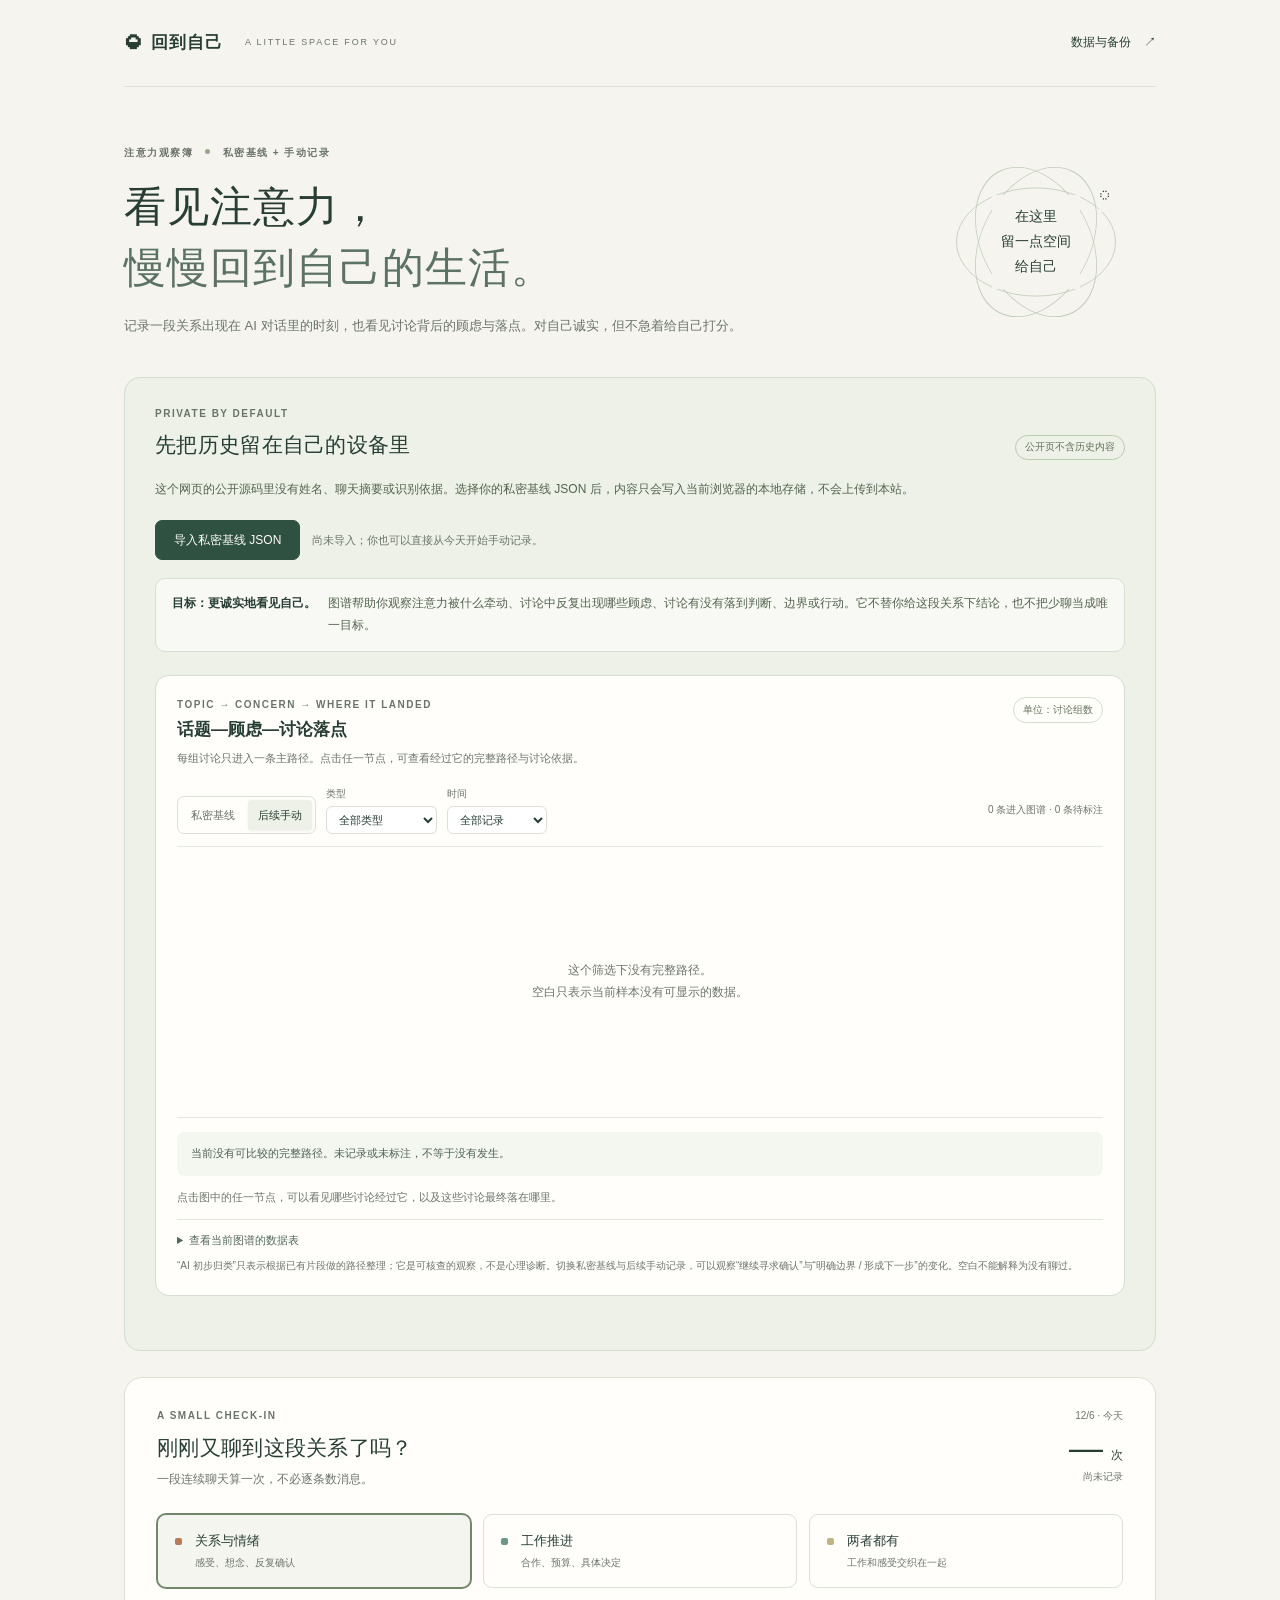
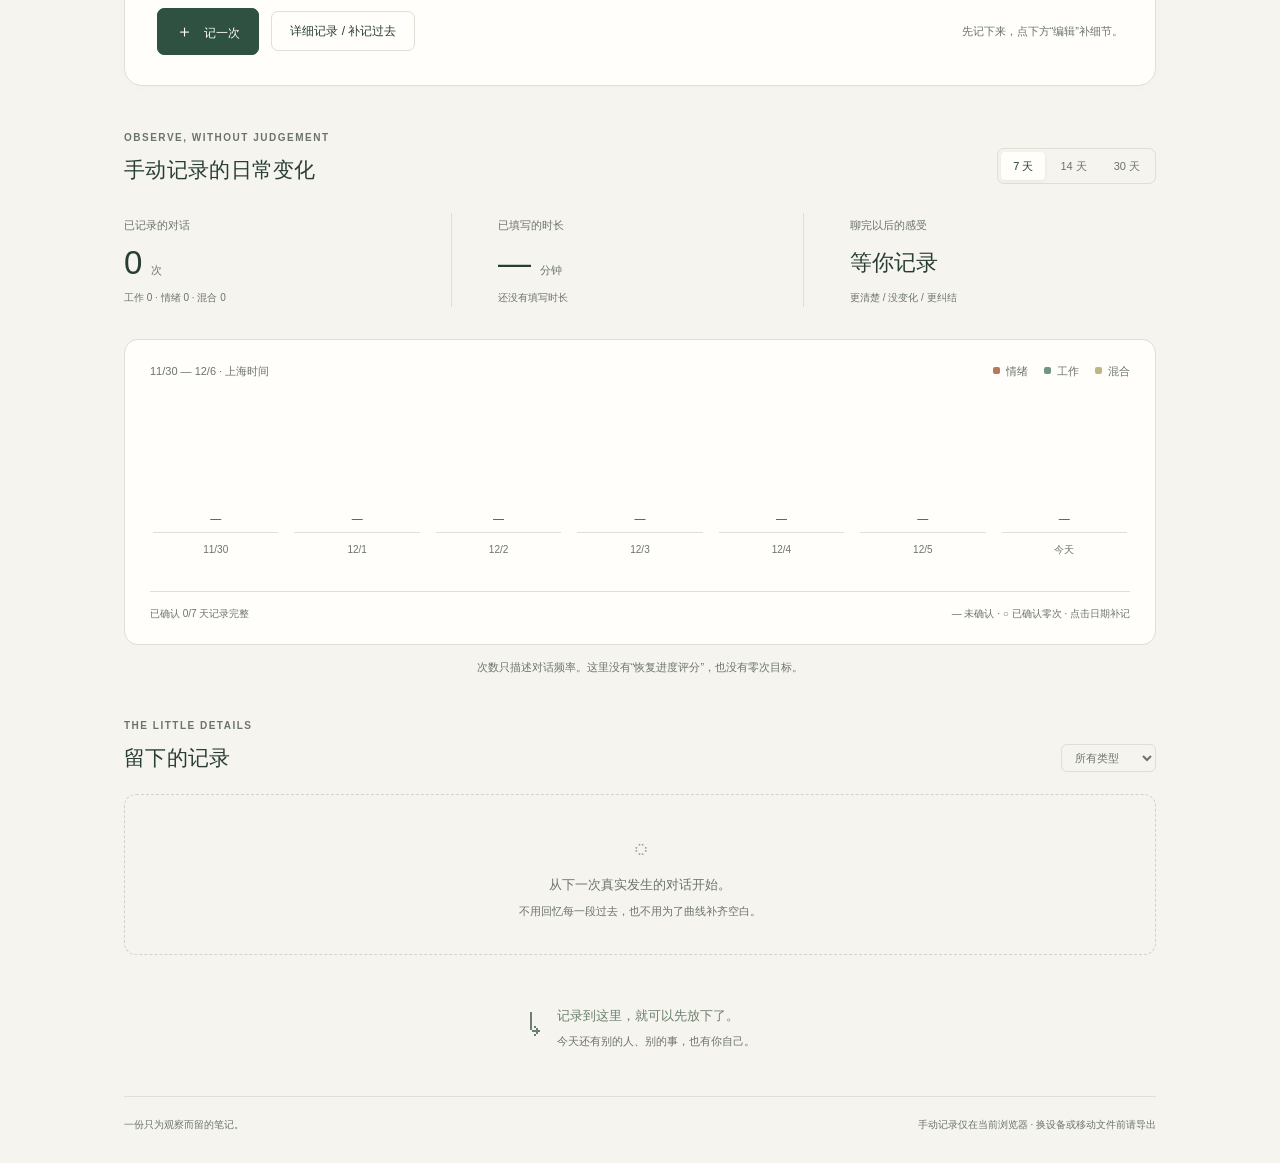
==== attention-notebook/index.html @ 90c00683 "Add private-by-default attention notebook" ====
<!doctype html>
<html lang="zh-CN">
<head>
  <meta charset="utf-8"><meta name="viewport" content="width=device-width, initial-scale=1">
  <meta name="theme-color" content="#f5f4ee"><meta name="description" content="用可视化图谱观察 AI 对话里的话题、顾虑与落点，诚实地觉察自己的状态。">
  <title>回到自己 · 注意力观察簿</title>
  <style>:root{--paper:#f5f4ee;--white:#fffefa;--ink:#283e35;--muted:#6b746b;--line:#dce0d5;--green:#2f5141;--emotion:#b97859;--work:#709585;--mixed:#c0b580;--soft:#eaf0e7}*{box-sizing:border-box}body{margin:0;background:var(--paper);color:var(--ink);font-family:-apple-system,BlinkMacSystemFont,"PingFang SC","Microsoft YaHei",sans-serif;font-size:14px;line-height:1.65}button,input,select,textarea{font:inherit}button,a,input,select,textarea{outline-offset:4px}button{cursor:pointer}button:disabled{cursor:wait;opacity:.6}button{transition:background .15s,transform .15s}button:active{transform:translateY(1px)}button:focus-visible,a:focus-visible,label:focus-within{outline:2px solid #788d3c;outline-offset:4px}button:has(input){outline:none}a{color:inherit;text-decoration:none}.shell{max-width:1120px;margin:auto;padding:0 44px}.topbar{display:flex;align-items:center;justify-content:space-between;padding:27px 0;border-bottom:1px solid var(--line);gap:12px}.brand{display:flex;align-items:center;gap:10px;font-weight:650;font-size:17px;letter-spacing:1px}.brand-mark{font-size:31px;line-height:1}.brand-en{font-size:9px;font-weight:500;letter-spacing:1.8px;margin-left:12px;color:var(--muted)}.text-btn,.icon-btn{border:0;background:transparent;color:var(--ink);padding:6px 0}.text-btn{font-size:12px}.text-btn span{margin-left:10px}.intro{display:flex;align-items:center;justify-content:space-between;gap:20px;padding:58px 0 38px}.eyebrow{font-size:10px;letter-spacing:1.5px;color:var(--muted);font-weight:600}.dot{display:inline-block;width:5px;height:5px;border-radius:50%;background:#97a98a;margin:0 8px 2px}.intro h1{font-family:"Songti SC","STSong",serif;font-weight:500;font-size:42px;letter-spacing:1px;line-height:1.45;margin:16px 0 15px}.intro h1 span{color:#5b7264}.intro p{color:var(--muted);font-size:13px;line-height:1.9;margin:0}.mobile-break{display:none}.orbit{width:170px;height:170px;position:relative;display:grid;place-items:center;margin-right:35px;flex-shrink:0}.orbit:before,.orbit:after,.orbit i{content:"";position:absolute;inset:5px;border:1px solid #c0ccba;border-radius:50%}.orbit:before{transform:rotate(-28deg) scaleX(.68)}.orbit:after{transform:rotate(28deg) scaleX(.68)}.orbit i{transform:rotate(90deg) scaleX(.68)}.orbit b{font-family:"Songti SC",serif;font-size:14px;font-weight:400;text-align:center;line-height:1.8;background:var(--paper);padding:9px;z-index:1}.orbit span{position:absolute;right:12px;top:22px;font-size:20px;background:var(--paper);z-index:2}.quick-card{background:var(--white);border:1px solid var(--line);border-radius:18px;padding:30px 32px;box-shadow:0 4px 20px #283e3503}.quick-heading{display:flex;justify-content:space-between;gap:16px}h2{font-size:21px;font-weight:550;line-height:1.4;letter-spacing:.3px;margin:8px 0}.quick-heading p{font-size:12px;color:var(--muted);margin:0}.today{display:flex;flex-direction:column;align-items:flex-end;min-width:110px;font-size:10px;color:var(--muted)}.today strong{font-size:34px;font-weight:500;line-height:1.3;color:var(--ink);font-variant-numeric:tabular-nums}.today strong small{font-size:12px;font-weight:400;margin-left:8px}.today>span:last-child{font-size:10px}.type-picker{border:0;padding:0;margin:24px 0 20px;display:grid;grid-template-columns:repeat(3,1fr);gap:12px}.type-picker label{position:relative;cursor:pointer}.type-picker input{position:absolute;opacity:0;width:1px;height:1px}.type-picker label>span{display:grid;grid-template-columns:10px auto;column-gap:10px;border:1px solid var(--line);border-radius:9px;padding:15px 17px;background:#fffefa;transition:all .15s}.type-picker input:checked+span{background:#f4f5ee;border-color:#73866b;box-shadow:0 0 0 1px #73866b}.type-picker strong{font-size:13px;font-weight:550}.type-picker small{grid-column:2;font-size:10px;color:var(--muted);margin-top:4px}.swatch{width:7px;height:7px;display:inline-block;border-radius:2px;flex-shrink:0}.type-picker .swatch{margin-top:8px}.emotion{background:var(--emotion)}.work{background:var(--work)}.mixed{background:var(--mixed)}.quick-actions{display:flex;align-items:center;gap:12px}.primary,.secondary,.danger{border-radius:7px;border:1px solid var(--line);padding:10px 18px;line-height:1.5;font-size:12px;font-weight:500}.primary{background:var(--green);border-color:var(--green);color:#fffefa}.primary:hover{background:#203d30}.primary span{font-size:17px;margin-right:8px}.secondary{background:transparent;color:var(--ink)}.secondary:hover{background:var(--soft)}.save-note{font-size:11px;color:var(--muted);margin-left:auto}.trends{margin-top:44px}.section-head{display:flex;align-items:end;justify-content:space-between;gap:12px;margin-bottom:22px}.section-head h2{margin-bottom:0}.range-tabs{display:flex;border:1px solid var(--line);padding:3px;border-radius:7px;gap:3px;flex-shrink:0}.range-tabs button{border:0;border-radius:4px;background:transparent;color:var(--muted);font-size:11px;padding:5px 12px}.range-tabs button[aria-pressed=true]{background:var(--white);color:var(--ink);box-shadow:0 1px 4px #00000010}.stats{display:grid;grid-template-columns:repeat(3,1fr);gap:24px;margin:0 0 25px;padding:7px 0}.stats>div{border-right:1px solid var(--line);padding-left:22px}.stats>div:first-child{padding-left:0}.stats>div:last-child{border-right:0}.stats>div>span{font-size:11px;color:var(--muted)}.stats strong{display:block;font-size:33px;line-height:1.45;font-weight:500;letter-spacing:.5px;margin:3px 0;font-variant-numeric:tabular-nums}.stats small{font-size:11px;margin-left:8px;font-weight:400;color:var(--muted)}.stats p{font-size:10px;color:var(--muted);margin:0}.stats strong.feeling-stat{font-size:22px;line-height:2.18;letter-spacing:0}.chart-card{background:var(--white);border:1px solid var(--line);border-radius:14px;padding:22px 25px}.chart-top{display:flex;justify-content:space-between;gap:16px;font-size:11px;color:var(--muted)}.legend{display:flex;gap:16px}.legend span{display:flex;align-items:center;gap:6px}.chart{display:grid;grid-template-columns:repeat(var(--cols,7),minmax(0,1fr));align-items:stretch;gap:10px;margin-top:25px;min-height:168px}.chart-day{display:flex;flex-direction:column;align-items:center;padding:0 3px 6px;border:0;border-radius:5px;background:transparent;min-width:0;color:var(--muted)}.chart-day:hover{background:#f4f5ee}.bar-space{height:128px;display:flex;flex-direction:column;justify-content:flex-end;align-items:center;width:100%;border-bottom:1px solid var(--line);padding-bottom:0;position:relative}.bar-total{font-size:11px;color:var(--ink);margin-bottom:5px;white-space:nowrap}.stack{display:flex;flex-direction:column-reverse;max-width:27px;width:75%;border-radius:3px 3px 0 0;overflow:hidden}.stack i{display:block;min-height:2px;width:100%}.day-label{font-size:10px;line-height:1.5;margin-top:9px;white-space:nowrap}.day-tag{font-size:8px;line-height:1.6;min-height:13px;white-space:nowrap;color:#798577}.chart-footer{margin-top:15px;padding-top:14px;border-top:1px solid var(--line);display:flex;justify-content:space-between;gap:12px;font-size:10px;color:var(--muted)}.quiet-note{color:var(--muted);font-size:11px;line-height:1.8}.trends>.quiet-note{text-align:center;margin:13px 0}.records-section{margin-top:40px}.filter-label select{border:1px solid var(--line);border-radius:6px;padding:6px 9px;background:transparent;color:var(--muted);font-size:11px}.empty-state{border:1px dashed #ccd5c7;border-radius:12px;text-align:center;padding:34px 20px;color:var(--muted)}.empty-state span{font-size:25px;color:#8c9f84}.empty-state strong{font-weight:500;display:block;font-size:13px;margin-top:4px}.empty-state p{font-size:11px;margin:6px 0 0}.record-row{display:grid;grid-template-columns:95px 1fr 92px 58px;align-items:center;gap:18px;border-bottom:1px solid var(--line);padding:17px 0}.record-time{font-size:11px;color:var(--muted);display:flex;flex-direction:column}.record-main strong{font-size:13px;font-weight:500;display:flex;align-items:center;gap:8px}.record-main p{font-size:11px;color:var(--muted);margin:3px 0 0;overflow-wrap:anywhere;white-space:pre-line}.record-info{text-align:right;font-size:11px;color:var(--muted)}.record-info span{display:block}.record-row button{font-size:11px;border:0;background:transparent;color:#536c5c;padding:6px}.end-note{display:flex;gap:15px;justify-content:center;align-items:center;padding:48px 0 40px;color:#6c806f}.end-note>span{font-size:32px;align-self:flex-start}.end-note p{font-size:13px;line-height:1.9;margin:0}.end-note small{font-size:11px;color:var(--muted)}footer{border-top:1px solid var(--line);display:flex;justify-content:space-between;gap:14px;padding:20px 0 30px;color:var(--muted);font-size:10px}.sr-only{position:absolute;width:1px;height:1px;padding:0;margin:-1px;overflow:hidden;clip:rect(0,0,0,0);white-space:nowrap;border:0}[hidden]{display:none!important}dialog{border:1px solid var(--line);border-radius:16px;background:var(--white);color:var(--ink);padding:28px;width:calc(100% - 32px);max-width:500px;max-height:calc(100dvh - 40px);overflow:auto;box-shadow:0 24px 100px #18332230}dialog::backdrop{background:#1e332957;backdrop-filter:blur(3px)}.modal-head{display:flex;justify-content:space-between;gap:14px;align-items:flex-start;margin-bottom:20px}.modal-head h2{margin-bottom:0}.icon-btn{font-size:25px;line-height:1;padding:0 5px}dialog label{display:block;font-size:12px;margin-bottom:15px}dialog label small{font-size:10px;color:var(--muted);margin-left:4px}dialog input:not([type=hidden]),dialog select,dialog textarea{display:block;width:100%;min-width:0;border:1px solid #c9d1c4;border-radius:6px;padding:10px;background:white;color:var(--ink);margin-top:6px;font-size:13px}dialog textarea{resize:vertical}.form-grid{display:grid;grid-template-columns:1fr 1fr;gap:14px}.input-unit{position:relative}.input-unit input{padding-right:45px!important}.input-unit span{position:absolute;right:12px;top:10px;font-size:11px;color:var(--muted)}.modal-actions{display:flex;justify-content:flex-end;gap:12px;margin-top:18px}.modal-actions .danger{margin-right:auto}.danger{color:#9b4f3d;background:transparent;border-color:#dbc6bc}.danger:hover{background:#fbefea}.error{font-size:12px;color:#9b4f3d}.help{font-size:11px;color:var(--muted);line-height:1.8;margin-top:18px}dialog>p{font-size:13px;color:var(--muted)}.backup-actions{display:flex;flex-wrap:wrap;gap:12px;margin-top:24px}.file-button{cursor:pointer;margin:0;font-size:12px}.delete-zone{border-top:1px solid var(--line);margin-top:24px;padding-top:20px}.toast{position:fixed;bottom:24px;left:50%;transform:translateX(-50%);background:#284c3c;color:white;border-radius:10px;padding:12px 18px;display:flex;gap:18px;align-items:center;box-shadow:0 4px 20px #0002;z-index:10;max-width:calc(100vw - 30px);font-size:13px;white-space:nowrap}.toast button{background:transparent;border:0;color:#e5eabe;text-decoration:underline;font-size:12px;padding:0}.storage-error{position:fixed;bottom:0;left:0;right:0;background:#833e30;color:#fff;padding:12px 24px;z-index:20;font-size:13px}.day-counts{background:#eff2eb;padding:20px;border-radius:8px;font-size:14px}#show-more{margin-top:18px;width:100%}.chart.compact{gap:3px}.chart.compact .chart-day{padding:0 0 6px}.chart.compact .day-label{font-size:8px}.chart.compact .bar-total{font-size:9px}.chart.compact .day-tag{font-size:7px}
@media(max-width:760px){.shell{padding:0 22px}.topbar{padding:20px 0}.brand-en{display:none}.intro{padding:36px 0 30px}.intro h1{font-size:32px}.orbit{width:110px;height:110px;margin-right:0}.orbit b{font-size:10px}.orbit span{right:3px;top:12px;font-size:15px}.quick-card{padding:24px}.save-note{display:none}.stats{gap:10px}.stats>div{padding-left:10px}.stats strong{font-size:28px}.stats strong.feeling-stat{font-size:19px}.chart-card{padding:18px}.chart-footer{flex-direction:column;gap:5px}.section-head h2{font-size:19px}footer{flex-direction:column;gap:5px}.record-row{grid-template-columns:70px 1fr 65px 32px;gap:10px}.range-tabs button{padding:5px 9px}.type-picker label>span{padding:12px 10px;gap:5px}.type-picker small{font-size:9px}.type-picker strong{font-size:12px}}
@media(max-width:520px){.shell{padding:0 18px}.intro h1{font-size:29px}.orbit{display:none}.mobile-break{display:block}.quick-card{padding:22px 18px}.quick-heading h2{font-size:20px}.type-picker{gap:8px;margin:21px 0}.type-picker label>span{display:flex;flex-wrap:wrap;justify-content:center;padding:12px 5px;gap:6px}.type-picker small{display:none}.type-picker .swatch{margin-top:7px;width:6px;height:6px}.type-picker strong{font-size:11px}.primary,.secondary{padding:10px 13px}.quick-actions{gap:10px}.stats p{font-size:9px}.stats>div>span{font-size:10px}.stats small{font-size:10px;margin-left:4px}.stats strong.feeling-stat{font-size:17px;line-height:2.4}.section-head{align-items:flex-start}.section-head h2{font-size:17px}.section-head .eyebrow{font-size:8px}.range-tabs{margin-top:15px}.range-tabs button{padding:3px 7px;font-size:10px}.chart-card{padding:17px 12px}.chart-top{font-size:10px}.legend{gap:8px}.chart{gap:5px}.chart.compact .day-label{font-size:7px}.chart.compact .day-tag{display:none}.chart.compact .bar-total{font-size:8px}.chart-footer{font-size:9px}.record-row{grid-template-columns:56px 1fr 56px 24px;gap:7px}.record-time,.record-info{font-size:10px}.record-main strong{font-size:12px}.record-main p{font-size:10px}.record-row button{font-size:10px;padding:5px 0}.today{min-width:90px}.toast{font-size:11px;gap:12px;padding:12px}.end-note{padding:36px 0}dialog{padding:22px}}
@media(prefers-reduced-motion:reduce){*{transition:none!important}}
.recognized-history{background:#edf1e7;border:1px solid #d4ddcc;border-radius:16px;padding:28px 30px;margin:0 0 26px}.recognized-history .section-head{margin-bottom:18px}.snapshot-badge{border:1px solid #bccbb3;border-radius:20px;padding:3px 9px;font-size:10px;color:#62715a;white-space:nowrap}.detected-intro{display:flex;justify-content:space-between;align-items:center;gap:20px}.detected-intro>strong{font-size:42px;font-weight:500;line-height:1.3}.detected-intro small{font-size:14px;font-weight:400}.detected-intro p{font-size:11px;line-height:1.8;color:var(--muted);text-align:right}.detected-explanation{font-size:12px;color:#53634f;line-height:1.9}.detected-table{width:100%;border-collapse:collapse;font-size:12px}.detected-table th,.detected-table td{text-align:center;padding:12px 8px;border-bottom:1px solid #d3dccd}.detected-table th:first-child{text-align:left}.detected-table thead{color:#687761;font-size:11px}.detected-table th{font-weight:500}.detected-table td:last-child{font-size:10px;color:var(--muted)}.detected-details{margin-top:20px;border-top:1px solid #d3dccd;padding-top:15px}.detected-details summary{cursor:pointer;font-size:12px}.detected-details ol{list-style:none;padding:0;margin:15px 0}.detected-details li{padding:15px 0;border-bottom:1px solid #d3dccd}.detected-item-top{display:flex;justify-content:space-between;font-size:10px;color:var(--muted);margin-bottom:5px}.detected-kind{display:flex;align-items:center;gap:6px}.detected-details strong{font-size:13px;font-weight:550}.detected-details p{font-size:12px;margin:6px 0;line-height:1.8}.detected-details small{font-size:10px;color:var(--muted)}.snapshot-note{font-size:11px;line-height:1.8;background:#f7f8f2;border-radius:8px;padding:12px 15px;margin-top:18px;color:#5a6d55}@media(max-width:520px){.recognized-history{padding:22px 16px}.detected-intro{align-items:flex-start;flex-direction:column;gap:4px}.detected-intro p{text-align:left;margin:3px 0}.detected-table th,.detected-table td{padding:10px 3px}.detected-table{font-size:11px}.snapshot-badge{font-size:9px}.detected-intro>strong{font-size:36px}}

.purpose-note{display:flex;gap:12px;align-items:flex-start;margin:18px 0 22px;padding:14px 16px;background:#f8f9f4;border:1px solid #d6dfd0;border-radius:10px;font-size:12px;line-height:1.8;color:#53634f}.purpose-note strong{flex:0 0 auto;color:var(--ink);font-weight:600}.path-monitor{margin:23px 0 26px;padding:21px;background:#fffefa;border:1px solid #d5ddd0;border-radius:14px}.map-head{display:flex;justify-content:space-between;align-items:flex-start;gap:18px}.map-head h3{font-size:17px;font-weight:600;margin:3px 0 5px}.map-head p{font-size:11px;line-height:1.75;color:var(--muted);margin:0;max-width:590px}.map-unit{font-size:10px;color:#65745f;border:1px solid #d4ddce;border-radius:14px;padding:4px 9px;white-space:nowrap}.map-toolbar{display:flex;flex-wrap:wrap;align-items:end;gap:10px;margin:18px 0 10px}.map-source{display:flex;border:1px solid var(--line);border-radius:7px;padding:3px;gap:3px}.map-source button{border:0;border-radius:4px;background:transparent;color:var(--muted);font-size:11px;padding:6px 10px}.map-source button[aria-pressed=true]{background:#edf1e7;color:var(--ink);box-shadow:0 1px 3px #0001}.map-filter{font-size:10px;color:var(--muted)}.map-filter select{display:block;margin-top:3px;border:1px solid var(--line);background:#fff;color:var(--ink);border-radius:6px;font-size:11px;padding:6px 26px 6px 8px}.map-status{margin-left:auto;align-self:center;font-size:10px;color:var(--muted)}.map-canvas{width:100%;min-height:260px;border-top:1px solid #e5e8df;border-bottom:1px solid #e5e8df;margin-top:12px;padding:10px 0}.map-canvas svg{display:block;width:100%;height:auto;overflow:visible}.map-edge{fill:none;stroke:#92a38d;stroke-linecap:round;opacity:.35;transition:opacity .15s}.map-edge.related{stroke:#587863;opacity:.7}.map-edge.dim{opacity:.07}.map-node{cursor:pointer;transition:opacity .15s}.map-node rect{stroke-width:1.2}.map-node text{pointer-events:none;fill:#30463b;font-size:12px}.map-node .node-count{font-size:10px;fill:#6c776d}.map-node.stage-topic rect{fill:#eef3ed;stroke:#b8cbb9}.map-node.stage-concern rect{fill:#f6f0e6;stroke:#d6c2a7}.map-node.stage-outcome rect{fill:#f1eeea;stroke:#c8bdb2}.map-node.related rect{stroke:#456957;stroke-width:1.8}.map-node.selected rect{fill:#dce9df;stroke:#274d3a;stroke-width:2.4}.map-node:focus-visible{outline:none}.map-node:focus-visible rect{stroke:#1f5538;stroke-width:3;filter:drop-shadow(0 0 2px #fff)}.map-node.dim{opacity:.24}.map-stage-title{font-size:11px;font-weight:600;letter-spacing:.08em;fill:#6b776d}.map-empty{display:grid;place-items:center;min-height:250px;text-align:center;color:var(--muted);font-size:12px;line-height:1.8}.map-insight{margin:14px 0 0;padding:12px 14px;background:#f4f6f0;border-radius:8px;color:#4e6154;font-size:11px;line-height:1.8}.map-selection{margin-top:12px}.map-selection-head{display:flex;align-items:center;justify-content:space-between;gap:12px}.map-selection-head strong{font-size:12px;font-weight:600}.map-selection-head span{font-size:10px;color:var(--muted);margin-left:8px}.map-selection-head button{border:0;background:transparent;color:#55705f;font-size:10px;padding:4px}.map-selection>p{font-size:11px;color:var(--muted);margin:0}.map-selection ul{list-style:none;padding:0;margin:9px 0 0;border-top:1px solid #e1e6dd}.map-selection li{display:grid;grid-template-columns:75px 1fr auto;gap:9px;padding:9px 0;border-bottom:1px solid #e1e6dd;font-size:11px}.map-selection li span{color:var(--muted)}.map-selection li em{font-style:normal;color:#68776b;font-size:10px}.map-selection li p{font-size:10px;line-height:1.6;color:var(--muted);margin:3px 0 0}.map-more{font-size:10px!important;color:var(--muted);margin:8px 0 0!important}.map-data{margin-top:13px;border-top:1px solid #e1e6dd;padding-top:11px}.map-data summary{cursor:pointer;font-size:11px;color:#53695b}.map-table-wrap{overflow:auto;margin-top:10px}.map-table{width:100%;min-width:690px;border-collapse:collapse;font-size:10px}.map-table th,.map-table td{text-align:left;padding:8px 7px;border-bottom:1px solid #e5e8e1;vertical-align:top}.map-table th{color:#68766c;font-weight:550}.path-fields{margin:2px 0 15px;border:1px solid #dce1d8;border-radius:8px;padding:0 12px}.path-fields summary{cursor:pointer;padding:11px 0;font-size:12px}.path-fields summary small{color:var(--muted);font-size:10px;margin-left:4px}.path-fields[open] summary{border-bottom:1px solid #e5e8e1;margin-bottom:13px}.record-path{color:#5e7465!important;font-size:10px!important}.record-path.pending{color:#8a8176!important}.map-note{font-size:10px;color:var(--muted);line-height:1.7;margin:8px 0 0}
@media(max-width:620px){.purpose-note{display:block}.purpose-note strong{display:block;margin-bottom:3px}.path-monitor{padding:17px 12px}.map-head{display:block}.map-unit{display:inline-block;margin-top:8px}.map-toolbar{align-items:stretch}.map-source{width:100%}.map-source button{flex:1;min-height:44px}.map-filter{flex:1;min-width:120px}.map-filter select{width:100%;min-height:44px}.map-status{width:100%;margin-left:0}.map-canvas{min-height:500px;padding:6px 0}.map-node text{font-size:12.5px}.map-node .node-count{font-size:10.5px}.map-selection li{grid-template-columns:58px 1fr}.map-selection li em{grid-column:2}.form-grid.path-grid{grid-template-columns:1fr}.map-head h3{font-size:16px}.map-table{min-width:0}.map-table thead{position:absolute;width:1px;height:1px;overflow:hidden;clip:rect(0,0,0,0)}.map-table,.map-table tbody,.map-table tr,.map-table td{display:block;width:100%}.map-table tr{padding:9px 0;border-bottom:1px solid #e5e8e1}.map-table td{display:grid;grid-template-columns:76px 1fr;gap:8px;border:0;padding:3px 0}.map-table td:before{content:attr(data-label);color:#68766c;font-weight:550}}
.baseline-actions{display:flex;flex-wrap:wrap;align-items:center;gap:12px;margin:20px 0 6px}.baseline-actions .file-button{display:inline-flex;align-items:center;margin:0}.baseline-status{font-size:11px;line-height:1.7;color:var(--muted);flex:1;min-width:230px}.baseline-actions .danger{background:transparent}@media(max-width:520px){.baseline-actions{align-items:stretch}.baseline-actions .file-button,.baseline-actions .danger{justify-content:center;min-height:44px}.baseline-status{flex-basis:100%;min-width:0}}

</style>
</head>
<body id="top">
  <div class="shell">
    <header class="topbar"><a class="brand" href="#top"><span class="brand-mark" aria-hidden="true">◒</span> 回到自己 <span class="brand-en">A LITTLE SPACE FOR YOU</span></a><button id="backup-open" class="text-btn">数据与备份 <span aria-hidden="true">↗</span></button></header>
    <main>
      <section class="intro"><div><div class="eyebrow">注意力观察簿 <span class="dot"></span> 私密基线 + 手动记录</div><h1>看见注意力，<br><span>慢慢回到自己的生活。</span></h1><p>记录一段关系出现在 AI 对话里的时刻，也看见讨论背后的顾虑与落点。<br class="mobile-break">对自己诚实，但不急着给自己打分。</p></div><div class="orbit" aria-hidden="true"><i></i><b>在这里<br>留一点空间<br>给自己</b><span>◌</span></div></section>
<section id="private-baseline" class="recognized-history" aria-labelledby="baseline-title">
<div class="section-head"><div><div class="eyebrow">PRIVATE BY DEFAULT</div><h2 id="baseline-title">先把历史留在自己的设备里</h2></div><span class="snapshot-badge">公开页不含历史内容</span></div>
<p class="detected-explanation">这个网页的公开源码里没有姓名、聊天摘要或识别依据。选择你的私密基线 JSON 后，内容只会写入当前浏览器的本地存储，不会上传到本站。</p>
<div class="baseline-actions"><label class="primary file-button">导入私密基线 JSON<input type="file" id="import-baseline" accept="application/json,.json" hidden></label><button type="button" id="remove-baseline" class="danger" hidden>从此浏览器移除基线</button><span id="baseline-status" class="baseline-status" role="status">尚未导入；你也可以直接从今天开始手动记录。</span></div>
<div class="purpose-note"><strong>目标：更诚实地看见自己。</strong><span>图谱帮助你观察注意力被什么牵动、讨论中反复出现哪些顾虑、讨论有没有落到判断、边界或行动。它不替你给这段关系下结论，也不把少聊当成唯一目标。</span></div>
<section class="path-monitor" aria-labelledby="map-title">
  <div class="map-head"><div><div class="eyebrow">TOPIC → CONCERN → WHERE IT LANDED</div><h3 id="map-title">话题—顾虑—讨论落点</h3><p>每组讨论只进入一条主路径。点击任一节点，可查看经过它的完整路径与讨论依据。</p></div><span class="map-unit">单位：讨论组数</span></div>
  <div class="map-toolbar">
    <div class="map-source" role="group" aria-label="图谱数据来源"><button type="button" data-map-source="history" aria-pressed="false">私密基线</button><button type="button" data-map-source="manual" aria-pressed="true">后续手动</button></div>
    <label class="map-filter">类型<select id="map-kind"><option value="all">全部类型</option><option value="emotion">关系与情绪</option><option value="work">工作推进</option><option value="mixed">两者都有</option></select></label>
    <label class="map-filter">时间<select id="map-period"><option value="all">全部记录</option><option value="7">近 7 天</option><option value="30">近 30 天</option></select></label>
    <span id="map-status" class="map-status" aria-live="polite"></span>
  </div>
  <div id="attention-map" class="map-canvas"></div>
  <div id="map-insight" class="map-insight"></div>
  <div id="map-selection" class="map-selection" role="status" aria-live="polite" aria-atomic="true"></div>
  <details class="map-data"><summary>查看当前图谱的数据表</summary><div id="map-data-table" class="map-table-wrap"></div></details>
  <p class="map-note">“AI 初步归类”只表示根据已有片段做的路径整理；它是可核查的观察，不是心理诊断。切换私密基线与后续手动记录，可以观察“继续寻求确认”与“明确边界 / 形成下一步”的变化。空白不能解释为没有聊过。</p>
</section>
</section>
      <section class="quick-card" aria-labelledby="quick-title"><div class="quick-heading"><div><div class="eyebrow">A SMALL CHECK-IN</div><h2 id="quick-title">刚刚又聊到这段关系了吗？</h2><p>一段连续聊天算一次，不必逐条数消息。</p></div><div class="today"><span id="today-label"></span><strong id="today-count">—<small>次</small></strong><span id="today-state">尚未记录</span></div></div>
        <fieldset class="type-picker"><legend class="sr-only">这次聊了什么</legend>
          <label><input type="radio" name="quick-kind" value="emotion" checked><span><i class="swatch emotion"></i><strong>关系与情绪</strong><small>感受、想念、反复确认</small></span></label>
          <label><input type="radio" name="quick-kind" value="work"><span><i class="swatch work"></i><strong>工作推进</strong><small>合作、预算、具体决定</small></span></label>
          <label><input type="radio" name="quick-kind" value="mixed"><span><i class="swatch mixed"></i><strong>两者都有</strong><small>工作和感受交织在一起</small></span></label>
        </fieldset>
        <div class="quick-actions"><button id="quick-add" class="primary"><span aria-hidden="true">＋</span> 记一次</button><button id="detail-add" class="secondary">详细记录 / 补记过去</button><span class="save-note">先记下来，点下方“编辑”补细节。</span></div>
      </section>
      <section class="trends" aria-labelledby="trends-title"><div class="section-head"><div><div class="eyebrow">OBSERVE, WITHOUT JUDGEMENT</div><h2 id="trends-title">手动记录的日常变化</h2></div><div class="range-tabs" role="group" aria-label="趋势时间范围"><button data-range="7" aria-pressed="true">7 天</button><button data-range="14" aria-pressed="false">14 天</button><button data-range="30" aria-pressed="false">30 天</button></div></div>
        <div class="stats"><div><span>已记录的对话</span><strong id="stat-count">0<small>次</small></strong><p id="stat-kinds">工作 0 · 情绪 0 · 混合 0</p></div><div><span>已填写的时长</span><strong id="stat-minutes">—<small>分钟</small></strong><p id="stat-coverage">还没有填写时长</p></div><div><span>聊完以后的感受</span><strong id="stat-feeling" class="feeling-stat">等你记录</strong><p id="stat-feeling-detail">更清楚 / 没变化 / 更纠结</p></div></div>
        <div class="chart-card"><div class="chart-top"><div id="period-label"></div><div class="legend"><span><i class="swatch emotion"></i>情绪</span><span><i class="swatch work"></i>工作</span><span><i class="swatch mixed"></i>混合</span></div></div><div id="chart" class="chart" aria-label="每天记录次数，点击日期可确认记录完整或补记"></div><div class="chart-footer"><span id="complete-summary"></span><span>— 未确认 · ○ 已确认零次 · 点击日期补记</span></div></div>
        <p class="quiet-note">次数只描述对话频率。这里没有“恢复进度评分”，也没有零次目标。</p>
      </section>
      <section class="records-section" aria-labelledby="records-title"><div class="section-head"><div><div class="eyebrow">THE LITTLE DETAILS</div><h2 id="records-title">留下的记录</h2></div><label class="filter-label"><span class="sr-only">按对话类型筛选</span><select id="record-filter"><option value="all">所有类型</option><option value="emotion">关系与情绪</option><option value="work">工作推进</option><option value="mixed">两者都有</option></select></label></div><div id="record-list"></div><button id="show-more" class="secondary" hidden>再看 30 条</button></section>
      <section class="end-note"><span aria-hidden="true">↳</span><p>记录到这里，就可以先放下了。<br><small>今天还有别的人、别的事，也有你自己。</small></p></section>
    </main><footer><span>一份只为观察而留的笔记。</span><span>手动记录仅在当前浏览器 · 换设备或移动文件前请导出</span></footer>
  </div>
  <dialog id="record-dialog"><form id="record-form"><div class="modal-head"><div><div class="eyebrow">A MOMENT TO NOTICE</div><h2 id="record-form-title">补充这次记录</h2></div><button type="button" class="icon-btn" data-close aria-label="关闭">×</button></div><input type="hidden" id="record-id"><div class="form-grid"><label>日期<input id="record-date" type="date" required></label><label>时间<input id="record-time" type="time" required></label></div><label>这次聊了什么<select id="record-kind"><option value="emotion">关系与情绪</option><option value="work">工作推进</option><option value="mixed">两者都有</option></select></label><div class="form-grid"><label>大约多久 <small>选填</small><div class="input-unit"><input id="record-minutes" type="number" min="1" max="1440" step="1" placeholder="例如 15"><span>分钟</span></div></label><label>聊完之后 <small>选填</small><select id="record-feeling"><option value="">暂不填写</option><option value="clearer">更清楚</option><option value="same">没变化</option><option value="tangled">更纠结</option></select></label></div><label>是什么让你想聊？ <small>选填</small><select id="record-trigger"><option value="">暂不填写</option><option value="contact">刚和 TA 联系</option><option value="work">碰到工作问题</option><option value="memory">突然想起</option><option value="mention">别人提到 TA</option><option value="uncertain">想确认一个答案</option><option value="other">其他</option></select></label><details class="path-fields"><summary>补充“话题 → 顾虑 → 落点” <small>选填，三项填全后进入图谱</small></summary><div class="form-grid path-grid"><label>主要在聊<select id="record-topic"><option value="">暂不标注</option><option value="relationship_state">关系状态</option><option value="person_judgment">我对 TA 的判断</option><option value="collaboration_structure">合作结构</option><option value="product_brand">品牌与产品</option></select></label><label>核心顾虑<select id="record-concern"><option value="">暂不标注</option><option value="attachment">是否仍被牵引</option><option value="relationship_meaning">这段关系是否有真实意义</option><option value="autonomy_motive">我的动机与选择是否自主</option><option value="rights_resources">权责资源是否对等</option><option value="time_responsibility">投入与责任是否失控</option></select></label></div><label>讨论落点<select id="record-outcome"><option value="">暂不标注</option><option value="seeking_confirmation">继续寻求确认</option><option value="formed_judgment">形成判断</option><option value="set_boundary">明确边界</option><option value="next_action">形成下一步</option><option value="unresolved">仍未解决</option></select></label><p class="map-note">请选择最主要的一条路径。旧记录不会被自动猜测，未填全时显示为“待标注”。</p></details><label>留一句话 <small>选填，最多 240 字</small><textarea id="record-note" maxlength="240" rows="3" placeholder="也可以什么都不写。"></textarea></label><p id="form-error" class="error" role="alert"></p><div class="modal-actions"><button type="button" id="delete-record" class="danger" hidden>删除这次</button><button type="submit" class="primary">保存记录</button></div></form></dialog>
  <dialog id="day-dialog"><div class="modal-head"><div><div class="eyebrow">ONE DAY AT A TIME</div><h2 id="day-title"></h2></div><button class="icon-btn" data-close aria-label="关闭">×</button></div><p id="day-description"></p><div id="day-counts" class="day-counts"></div><p id="day-status" class="quiet-note"></p><div class="modal-actions"><button class="secondary" id="day-add">补记一次</button><button class="primary" id="day-complete"></button></div><p class="help">确认表示这天已经记全。未确认的空白日不会算作零次；之后仍可以补记或撤销确认。</p></dialog>
  <dialog id="backup-dialog"><div class="modal-head"><div><div class="eyebrow">YOUR NOTES, YOUR CHOICE</div><h2>数据与备份</h2></div><button class="icon-btn" data-close aria-label="关闭">×</button></div><p>页面不会自动读取 ChatGPT 或其他 AI 的聊天记录，只处理你主动导入或填写的内容。</p><p>私密基线与手动记录都保存在当前设备、当前浏览器中，不会自动同步到其他设备。清理浏览器数据可能会清除它们，换设备前请导出手动记录，并保留你的私密基线文件。</p><div class="backup-actions"><button id="export-json" class="primary">导出手动记录备份</button><button id="export-csv" class="secondary">导出表格 CSV</button><label class="secondary file-button">导入手动备份 JSON<input type="file" id="import-json" accept="application/json,.json" hidden></label></div><p class="help">手动备份与私密基线是两个独立文件，避免你不小心把历史摘要分享出去。JSON 可以完整恢复手动记录和日期确认状态；CSV 方便在表格中查看。</p><p id="backup-status" role="status"></p><div class="delete-zone"><button id="clear-all" class="danger">清除本浏览器的全部手动记录</button></div></dialog>
  <div id="toast" class="toast" role="status" hidden><span></span><button hidden></button></div>
  <div id="storage-error" class="storage-error" role="alert" hidden></div>
<script>'use strict';
(() => {
  const KEY = 'voya-attention-notebook-public-v1';
  const BASELINE_KEY = 'voya-attention-baseline-v1';
  const labels = {emotion:'关系与情绪',work:'工作推进',mixed:'两者都有'};
  const feelings = {clearer:'更清楚',same:'没变化',tangled:'更纠结'};
  const triggers = {contact:'刚和 TA 联系',work:'碰到工作问题',memory:'突然想起',mention:'别人提到 TA',uncertain:'想确认一个答案',other:'其他'};
  const topics = {relationship_state:'关系状态',person_judgment:'对 TA 的判断',collaboration_structure:'合作结构',product_brand:'品牌与产品'};
  const concerns = {attachment:'是否仍被牵引',relationship_meaning:'关系是否有真实意义',autonomy_motive:'动机与选择是否自主',rights_resources:'权责资源是否对等',time_responsibility:'投入与责任是否失控'};
  const outcomes = {seeking_confirmation:'继续寻求确认',formed_judgment:'形成判断',set_boundary:'明确边界',next_action:'形成下一步',unresolved:'仍未解决'};
  const confidenceLabels={high:'较高把握',medium:'中等把握',low:'低把握',self:'本人填写'};
  let historyPaths = [];
  const mapStages=[{key:'topic',title:'主要在聊',labels:topics},{key:'concern',title:'核心顾虑',labels:concerns},{key:'outcome',title:'讨论落点',labels:outcomes}];
  const $ = id => document.getElementById(id);
  const esc = text => String(text).replace(/[&<>"']/g,c=>({'&':'&amp;','<':'&lt;','>':'&gt;','"':'&quot;',"'":'&#39;'}[c]));
  const dateFmt = new Intl.DateTimeFormat('en-CA',{timeZone:'Asia/Shanghai',year:'numeric',month:'2-digit',day:'2-digit'});
  const timeFmt = new Intl.DateTimeFormat('en-GB',{timeZone:'Asia/Shanghai',hour:'2-digit',minute:'2-digit',hourCycle:'h23'});
  const today = () => {const p=Object.fromEntries(dateFmt.formatToParts(new Date()).map(x=>[x.type,x.value]));return `${p.year}-${p.month}-${p.day}`;};
  const nowTime = () => timeFmt.format(new Date());
  const shift = (date,n) => new Date(Date.parse(date+'T12:00:00Z')+n*86400000).toISOString().slice(0,10);
  const validDate = x => typeof x==='string' && /^\d{4}-\d{2}-\d{2}$/.test(x) && !Number.isNaN(Date.parse(x+'T12:00:00Z')) && shift(x,0)===x && x>='2000-01-01' && x<=today();
  const shortDate = date => `${Number(date.slice(5,7))}/${Number(date.slice(8,10))}`;
  const newId = () => crypto.randomUUID ? crypto.randomUUID() : 'r-'+Date.now().toString(36)+'-'+Math.random().toString(36).slice(2);
  let state={version:1,entries:[],completeDays:[]}, range=7, visible=30, selectedDay=today(), toastTimer, locked=false, mapSource='manual', mapKind='all', mapPeriod='all', mapSelected=null, mapMobile=null, mapResizeTimer, baselineLoadError='';
  function validate(raw){
    if(!raw || raw.version!==1 || !Array.isArray(raw.entries) || !Array.isArray(raw.completeDays) || raw.entries.length>50000 || raw.completeDays.length>20000) throw new Error('备份格式不正确，或文件过大。');
    const seen=new Set();
    const entries=raw.entries.map(e=>{
      const topic=e?.topic??'', concern=e?.concern??'', outcome=e?.outcome??'', updatedAt=e?.updatedAt??'';
      if(!e || typeof e.id!=='string' || e.id.length>120 || !e.id || seen.has(e.id) || !validDate(e.date) || typeof e.time!=='string' || !/^([01]\d|2[0-3]):[0-5]\d$/.test(e.time) || !Object.hasOwn(labels,e.kind) || !(e.minutes===null || Number.isInteger(e.minutes)&&e.minutes>=1&&e.minutes<=1440) || !(e.feeling==='' || Object.hasOwn(feelings,e.feeling)) || !(e.trigger==='' || Object.hasOwn(triggers,e.trigger)) || !(topic==='' || Object.hasOwn(topics,topic)) || !(concern==='' || Object.hasOwn(concerns,concern)) || !(outcome==='' || Object.hasOwn(outcomes,outcome)) || !(updatedAt==='' || typeof updatedAt==='string'&&updatedAt.length<=40&&!Number.isNaN(Date.parse(updatedAt))) || typeof e.note!=='string' || e.note.length>240) throw new Error('备份中有无法识别的记录，请检查文件。');
      seen.add(e.id);return {id:e.id,date:e.date,time:e.time,kind:e.kind,minutes:e.minutes,feeling:e.feeling,trigger:e.trigger,topic,concern,outcome,note:e.note,updatedAt};
    });
    if(!raw.completeDays.every(validDate)) throw new Error('备份中的日期确认格式不正确。');
    return {version:1,entries,completeDays:[...new Set(raw.completeDays)]};
  }
  function validateBaseline(raw){
    if(!raw || raw.type!=='attention-baseline' || raw.version!==1 || !Array.isArray(raw.paths) || raw.paths.length>5000) throw new Error('这不是可识别的私密基线文件。');
    const seen=new Set();
    return raw.paths.map(p=>{
      if(!p || typeof p.id!=='string' || !p.id || p.id.length>120 || seen.has(p.id) || !validDate(p.date) || !Object.hasOwn(labels,p.kind) || typeof p.title!=='string' || !p.title.trim() || p.title.length>180 || !Object.hasOwn(topics,p.topic) || !Object.hasOwn(concerns,p.concern) || !Object.hasOwn(outcomes,p.outcome) || !['high','medium','low'].includes(p.confidence) || typeof p.evidence!=='string' || p.evidence.length>600) throw new Error('私密基线中有无法识别的路径，请检查文件。');
      seen.add(p.id);
      return {id:p.id,date:p.date,kind:p.kind,title:p.title.trim(),topic:p.topic,concern:p.concern,outcome:p.outcome,confidence:p.confidence,evidence:p.evidence,source:'history',classification:'ai_inferred'};
    });
  }
  function baselinePayload(paths){return {type:'attention-baseline',version:1,paths:paths.map(({id,date,kind,title,topic,concern,outcome,confidence,evidence})=>({id,date,kind,title,topic,concern,outcome,confidence,evidence}))};}
  try {const raw=localStorage.getItem(KEY);if(raw)state=validate(JSON.parse(raw));}
  catch {locked=true;$('storage-error').hidden=false;$('storage-error').textContent='暂时无法读取已有记录。为保护数据，已暂停保存；请先在“数据与备份”导出原始数据。';}
  try {const raw=localStorage.getItem(BASELINE_KEY);if(raw){historyPaths=validateBaseline(JSON.parse(raw));if(historyPaths.length)mapSource='history';}}
  catch {baselineLoadError='已保存的私密基线无法读取。请重新导入原文件；现有内容未被改动。';}
  function save(next){
    if(locked){toast('暂时无法保存，请先导出原始数据。');return false;}
    try{localStorage.setItem(KEY,JSON.stringify(next));state=next;render();return true;}
    catch{toast('未能保存：浏览器存储不可用或已满。请先导出备份。');return false;}
  }
  function toast(message, action, fn){clearTimeout(toastTimer);$('toast').querySelector('span').textContent=message;const b=$('toast').querySelector('button');b.hidden=!action;b.textContent=action||'';b.onclick=()=>{fn?.();$('toast').hidden=true;};$('toast').hidden=false;toastTimer=setTimeout(()=>$('toast').hidden=true,8000);}
  function dayEntries(date){return state.entries.filter(e=>e.date===date);}
  function counts(entries){return entries.reduce((a,e)=>(a[e.kind]++,a),{emotion:0,work:0,mixed:0});}
  function render(){
    const t=today(), td=dayEntries(t), complete=state.completeDays.includes(t);
    $('today-label').textContent=shortDate(t)+' · 今天';
    $('today-count').innerHTML=(td.length||complete?td.length:'—')+'<small>次</small>';
    $('today-state').textContent=complete?'已确认记全，可继续补记':td.length?'截至现在 · 未确认记全':'尚未记录';
    const dates=Array.from({length:range},(_,i)=>shift(t,i-range+1));
    const entries=state.entries.filter(e=>e.date>=dates[0]&&e.date<=t), cs=counts(entries), timed=entries.filter(e=>e.minutes!==null);
    $('stat-count').innerHTML=entries.length+'<small>次</small>';
    $('stat-kinds').textContent=`工作 ${cs.work} · 情绪 ${cs.emotion} · 混合 ${cs.mixed}`;
    $('stat-minutes').innerHTML=(timed.length?timed.reduce((a,e)=>a+e.minutes,0):'—')+'<small>分钟</small>';
    $('stat-coverage').textContent=entries.length?`${timed.length}/${entries.length} 次填写时长 · 空白未计入`:'还没有填写时长';
    const f={clearer:0,same:0,tangled:0};entries.forEach(e=>{if(e.feeling)f[e.feeling]++;});
    const filled=Object.values(f).reduce((a,b)=>a+b,0);
    $('stat-feeling').textContent=filled?`${filled} 次有反馈`:'等你记录';
    $('stat-feeling-detail').textContent=filled?`更清楚 ${f.clearer} · 没变化 ${f.same} · 更纠结 ${f.tangled}`:'更清楚 / 没变化 / 更纠结';
    $('period-label').textContent=shortDate(dates[0])+' — '+shortDate(t)+' · 上海时间';
    const max=Math.max(1,...dates.map(d=>dayEntries(d).length));
    const chart=$('chart');chart.style.setProperty('--cols',range);chart.classList.toggle('compact',range>14);
    chart.innerHTML=dates.map(d=>{const es=dayEntries(d), c=counts(es), done=state.completeDays.includes(d);const summary=es.length?`${es.length} 次，情绪 ${c.emotion}，工作 ${c.work}，混合 ${c.mixed}`:done?'确认零次':'尚未记录';return `<button class="chart-day" data-date="${d}" aria-label="${d}，${summary}，${done?'已确认记全':'未确认记全'}，点击查看"><span class="bar-space"><span class="bar-total">${es.length?es.length:done?'○':'—'}</span><span class="stack">${['emotion','work','mixed'].map(k=>c[k]?`<i class="${k}" style="height:${c[k]/max*96}px"></i>`:'').join('')}</span></span><span class="day-label">${d===t?'今天':shortDate(d)}</span><span class="day-tag">${done?'已确认':es.length?'待确认':''}</span></button>`;}).join('');
    chart.querySelectorAll('[data-date]').forEach(b=>b.onclick=()=>openDay(b.dataset.date));
    const n=dates.filter(d=>state.completeDays.includes(d)).length;
    $('complete-summary').textContent=`已确认 ${n}/${range} 天记录完整`;
    renderRecords();
    renderMap();
  }
  function renderRecords(){
    const filter=$('record-filter').value;
    const es=state.entries.filter(e=>filter==='all'||e.kind===filter).sort((a,b)=>(b.date+b.time).localeCompare(a.date+a.time)||b.id.localeCompare(a.id));
    $('show-more').hidden=es.length<=visible;
    if(!es.length){$('record-list').innerHTML='<div class="empty-state"><span aria-hidden="true">◌</span><strong>'+ (filter==='all'?'从下一次真实发生的对话开始。':'这个类型还没有记录。') +'</strong><p>不用回忆每一段过去，也不用为了曲线补齐空白。</p></div>';return;}
    $('record-list').innerHTML=es.slice(0,visible).map(e=>{const mapped=e.topic&&e.concern&&e.outcome;const path=mapped?`${topics[e.topic]} → ${concerns[e.concern]} → ${outcomes[e.outcome]}`:'图谱待标注';return `<article class="record-row"><div class="record-time"><span>${esc(e.date.slice(5).replace('-',' / '))}</span><span>${esc(e.time)}${e.date.slice(0,4)!==today().slice(0,4)?' · '+esc(e.date.slice(0,4)):''}</span></div><div class="record-main"><strong><i class="swatch ${e.kind}"></i>${labels[e.kind]}</strong>${e.trigger?`<p>${triggers[e.trigger]}</p>`:''}${e.note?`<p>${esc(e.note)}</p>`:''}<p class="record-path${mapped?'':' pending'}">${esc(path)}</p></div><div class="record-info"><span>${e.minutes===null?'时长未填':e.minutes+' 分钟'}</span>${e.feeling?`<span>${feelings[e.feeling]}</span>`:''}</div><button data-edit="${esc(e.id)}" aria-label="编辑 ${e.date} ${e.time} 的记录">编辑</button></article>`;}).join('');
    $('record-list').querySelectorAll('[data-edit]').forEach(b=>b.onclick=()=>openRecord(state.entries.find(e=>e.id===b.dataset.edit)));
  }
  function manualPathRows(){return state.entries.filter(e=>e.topic&&e.concern&&e.outcome).map(e=>({...e,source:'manual',title:e.note||`${labels[e.kind]}记录`,classification:'user_confirmed',confidence:'self',evidence:e.note||triggers[e.trigger]||'本人手动记录'}));}
  function mapPeriodMatch(e){if(mapPeriod==='all')return true;if(mapSource==='history')return e.date===mapPeriod;const days=Number(mapPeriod);return e.date>=shift(today(),1-days)&&e.date<=today();}
  function scopedMapEntries(includePending=false){const rows=mapSource==='history'?historyPaths:(includePending?state.entries:manualPathRows());return rows.filter(e=>(mapKind==='all'||e.kind===mapKind)&&mapPeriodMatch(e));}
  function syncMapPeriodOptions(){const select=$('map-period');const dates=[...new Set(historyPaths.map(x=>x.date))].sort();const options=mapSource==='history'?[['all','全部样本'],...dates.map(d=>[d,shortDate(d)])]:[['all','全部记录'],['7','近 7 天'],['30','近 30 天']];if(!options.some(([v])=>v===mapPeriod))mapPeriod='all';select.innerHTML=options.map(([v,t])=>`<option value="${v}"${v===mapPeriod?' selected':''}>${t}</option>`).join('');}
  function mapCount(rows,key){return rows.reduce((a,e)=>(a[e[key]]=(a[e[key]]||0)+1,a),{});}
  function mapNodePositions(rows,mobile){
    const measured=$('attention-map').clientWidth||0,width=mobile?Math.max(220,Math.min(600,Math.round(measured||320))):900,positions={};
    if(mobile){let cursor=10;const cols=width<380?1:2,gap=10,margin=10,nodeW=(width-margin*2-gap*(cols-1))/cols;for(const stage of mapStages){const keys=Object.keys(stage.labels).filter(k=>rows.some(e=>e[stage.key]===k)),start=cursor+30;keys.forEach((key,i)=>{const x=margin+(i%cols)*(nodeW+gap),y=start+Math.floor(i/cols)*56;positions[stage.key+':'+key]={x,y,w:nodeW,h:46,cx:x+nodeW/2,cy:y+23};});cursor=start+Math.ceil(keys.length/cols)*56+72;}return {positions,width,height:Math.max(500,cursor-28)};}
    const xs=[25,345,665];mapStages.forEach((stage,si)=>{const keys=Object.keys(stage.labels).filter(k=>rows.some(e=>e[stage.key]===k));const total=keys.length*44+Math.max(0,keys.length-1)*14;const start=58+(292-total)/2;keys.forEach((key,i)=>{const x=xs[si],y=start+i*58;positions[stage.key+':'+key]={x,y,w:210,h:44,cx:x+105,cy:y+22};});});return {positions,width,height:390};
  }
  function renderMapSvg(rows){
    if(!rows.length)return '<div class="map-empty"><span>这个筛选下没有完整路径。<br>空白只表示当前样本没有可显示的数据。</span></div>';
    const mobile=window.matchMedia?.('(max-width:620px)').matches??false,{positions,width,height}=mapNodePositions(rows,mobile);mapMobile=mobile;
    const selectedRows=mapSelected?rows.filter(e=>e[mapSelected.stage]===mapSelected.key):rows;
    let edges='';[['topic','concern'],['concern','outcome']].forEach(([a,b])=>{const pairs={};rows.forEach(e=>{const key=e[a]+'|'+e[b];pairs[key]=(pairs[key]||0)+1;});Object.entries(pairs).forEach(([pair,count])=>{const [from,to]=pair.split('|'),p1=positions[a+':'+from],p2=positions[b+':'+to];if(!p1||!p2)return;const related=!mapSelected||selectedRows.some(e=>e[a]===from&&e[b]===to);const cls=mapSelected?(related?' related':' dim'):'';let d;if(mobile){const y1=p1.y+p1.h,y2=p2.y,mid=(y1+y2)/2;d=`M ${p1.cx} ${y1} C ${p1.cx} ${mid}, ${p2.cx} ${mid}, ${p2.cx} ${y2}`;}else{const x1=p1.x+p1.w,x2=p2.x,mid=(x1+x2)/2;d=`M ${x1} ${p1.cy} C ${mid} ${p1.cy}, ${mid} ${p2.cy}, ${x2} ${p2.cy}`;}edges+=`<path class="map-edge${cls}" d="${d}" stroke-width="${count*3}" aria-hidden="true" role="presentation" focusable="false"><title>${count} 组：${esc((a==='topic'?topics:concerns)[from])} → ${esc((b==='concern'?concerns:outcomes)[to])}</title></path>`;});});
    let nodes='';mapStages.forEach((stage,si)=>{const keys=Object.keys(stage.labels).filter(k=>positions[stage.key+':'+k]);if(mobile){const ys=keys.map(k=>positions[stage.key+':'+k].y);nodes+=`<text class="map-stage-title" x="10" y="${Math.min(...ys)-13}">${stage.title}</text>`;}else nodes+=`<text class="map-stage-title" x="${[25,345,665][si]}" y="27">${stage.title}</text>`;const counts=mapCount(rows,stage.key);keys.forEach(key=>{const p=positions[stage.key+':'+key],related=!mapSelected||selectedRows.some(e=>e[stage.key]===key),exact=mapSelected?.stage===stage.key&&mapSelected.key===key,cls=`stage-${stage.key}${mapSelected?(related?' related':' dim'):''}${exact?' selected':''}`;nodes+=`<g class="map-node ${cls}" data-map-stage="${stage.key}" data-map-key="${key}" role="button" tabindex="0" aria-pressed="${exact?'true':'false'}" aria-label="${stage.title}：${esc(stage.labels[key])}，${counts[key]} 组"><rect x="${p.x}" y="${p.y}" width="${p.w}" height="${p.h}" rx="8"></rect><text x="${p.x+12}" y="${p.cy+4}">${esc(stage.labels[key])}</text><text class="node-count" text-anchor="end" x="${p.x+p.w-11}" y="${p.cy+4}">${counts[key]}</text></g>`;});});
    return `<svg viewBox="0 0 ${width} ${height}" role="group" aria-labelledby="map-svg-title map-svg-desc"><title id="map-svg-title">话题、核心顾虑与讨论落点的路径图</title><desc id="map-svg-desc">当前筛选包含 ${rows.length} 组讨论。点击节点可以高亮并查看相关讨论。</desc>${edges}${nodes}</svg>`;
  }
  function renderBaselineStatus(){
    $('remove-baseline').hidden=!historyPaths.length;
    $('baseline-status').textContent=baselineLoadError || (historyPaths.length?`已在此浏览器载入 ${historyPaths.length} 组私密路径。换设备时需要重新导入。`:'尚未导入；你也可以直接从今天开始手动记录。');
  }
  function renderMap(){
    renderBaselineStatus();syncMapPeriodOptions();document.querySelectorAll('[data-map-source]').forEach(b=>b.setAttribute('aria-pressed',String(b.dataset.mapSource===mapSource)));$('map-kind').value=mapKind;
    const rows=scopedMapEntries(false),allScoped=scopedMapEntries(true),pending=mapSource==='manual'?allScoped.filter(e=>!(e.topic&&e.concern&&e.outcome)).length:0;
    if(mapSelected&&!rows.some(e=>e[mapSelected.stage]===mapSelected.key))mapSelected=null;
    const lowConfidence=rows.filter(e=>e.confidence==='low').length;$('map-status').textContent=mapSource==='history'?(historyPaths.length?`${rows.length} 组 · AI 初步归类${lowConfidence?` · ${lowConfidence} 组低把握`:''}`:'尚未导入私密基线'):`${rows.length} 条进入图谱 · ${pending} 条待标注`;
    $('attention-map').innerHTML=renderMapSvg(rows);
    const selectedRows=mapSelected?rows.filter(e=>e[mapSelected.stage]===mapSelected.key):rows;
    const c=mapCount(rows,'concern'),max=Math.max(0,...Object.values(c)),leaders=Object.keys(concerns).filter(k=>c[k]===max&&max>0).map(k=>concerns[k]),oc=mapCount(rows,'outcome'),omax=Math.max(0,...Object.values(oc)),landing=Object.keys(outcomes).filter(k=>oc[k]===omax&&omax>0).map(k=>outcomes[k]);
    const feedback=rows.filter(e=>e.feeling),fc=feedback.reduce((a,e)=>(a[e.feeling]++,a),{clearer:0,same:0,tangled:0}),feelLine=mapSource==='manual'&&feedback.length?`；${feedback.length} 条填写了聊后感受：更清楚 ${fc.clearer}、没变化 ${fc.same}、更纠结 ${fc.tangled}`:'';
    $('map-insight').textContent=rows.length?`本次样本中，连接最多的核心顾虑是「${leaders.join('」和「')}」（${max} 组），讨论最常落在「${landing.join('」和「')}」（${omax} 组）${feelLine}。这些只描述当前讨论重心，不替你下结论。`:'当前没有可比较的完整路径。未记录或未标注，不等于没有发生。';
    if(mapSelected){const stage=mapStages.find(x=>x.key===mapSelected.stage);$('map-selection').innerHTML=`<div class="map-selection-head"><div><strong>${stage.title}：${esc(stage.labels[mapSelected.key])}</strong><span>${selectedRows.length} 组</span></div><button type="button" id="map-clear">取消选择</button></div><ul>${selectedRows.slice(0,20).map(e=>`<li><span>${esc(shortDate(e.date))} · ${esc(labels[e.kind])}</span><div><strong>${esc(e.title)}</strong><p>${esc(e.evidence)}</p></div><em>${e.classification==='ai_inferred'?`AI 初步归类 · ${confidenceLabels[e.confidence]}`:'本人填写'}</em></li>`).join('')}</ul>${selectedRows.length>20?`<p class="map-more">另有 ${selectedRows.length-20} 组，请在下方数据表查看。</p>`:''}`;}else $('map-selection').innerHTML='<p>点击图中的任一节点，可以看见哪些讨论经过它，以及这些讨论最终落在哪里。</p>';
    const tableRows=mapSelected?selectedRows:rows;$('map-data-table').innerHTML=tableRows.length?`<table class="map-table"><caption class="sr-only">当前图谱中的讨论路径</caption><thead><tr><th>日期</th><th>讨论</th><th>依据</th><th>类型</th><th>主要在聊</th><th>核心顾虑</th><th>讨论落点</th><th>归类</th></tr></thead><tbody>${tableRows.map(e=>`<tr><td data-label="日期">${esc(e.date)}</td><td data-label="讨论">${esc(e.title)}</td><td data-label="依据">${esc(e.evidence)}</td><td data-label="类型">${esc(labels[e.kind])}</td><td data-label="主要在聊">${esc(topics[e.topic])}</td><td data-label="核心顾虑">${esc(concerns[e.concern])}</td><td data-label="讨论落点">${esc(outcomes[e.outcome])}</td><td data-label="归类">${e.classification==='ai_inferred'?`AI 初步归类 · ${confidenceLabels[e.confidence]}`:'本人填写'}</td></tr>`).join('')}</tbody></table>`:'<p class="quiet-note">当前没有可列出的完整路径。</p>';
    $('attention-map').querySelectorAll('[data-map-stage]').forEach(node=>{const activate=()=>{const stage=node.dataset.mapStage,key=node.dataset.mapKey,same=mapSelected?.stage===stage&&mapSelected.key===key;mapSelected=same?null:{stage,key};renderMap();const restore=()=>[...$('attention-map').querySelectorAll('[data-map-stage]')].find(n=>n.dataset.mapStage===stage&&n.dataset.mapKey===key)?.focus();(window.requestAnimationFrame||setTimeout)(restore);};node.onclick=activate;node.onkeydown=ev=>{if(ev.key==='Enter'||ev.key===' '){ev.preventDefault();activate();}};});$('map-clear')?.addEventListener('click',()=>{mapSelected=null;renderMap();});
  }
  function openRecord(e=null,date=today()){
    $('record-form').reset();$('form-error').textContent='';
    $('record-id').value=e?.id||'';$('record-date').max=today();$('record-date').min='2000-01-01';$('record-date').value=e?.date||date;
    $('record-time').value=e?.time||(date===today()?nowTime():'12:00');
    $('record-kind').value=e?.kind||document.querySelector('[name="quick-kind"]:checked').value;
    $('record-minutes').value=e?.minutes??'';$('record-feeling').value=e?.feeling||'';$('record-trigger').value=e?.trigger||'';$('record-topic').value=e?.topic||'';$('record-concern').value=e?.concern||'';$('record-outcome').value=e?.outcome||'';$('record-note').value=e?.note||'';
    $('record-form-title').textContent=e?'补充这次记录':'记下一次对话';$('delete-record').hidden=!e;$('record-dialog').showModal();
  }
  function addEntry(e){
    const wasComplete=state.completeDays.includes(e.date);
    const next={...state,entries:[...state.entries,e],completeDays:state.completeDays.filter(d=>d!==e.date)};
    if(save(next)) toast(wasComplete?'记下了，这天需要重新确认记全。':'记下了。','撤销',()=>{if(save({...state,entries:state.entries.filter(x=>x.id!==e.id)}))toast('已撤销这次记录。');});
  }
  $('quick-add').onclick=()=>{const b=$('quick-add');b.disabled=true;addEntry({id:newId(),date:today(),time:nowTime(),kind:document.querySelector('[name="quick-kind"]:checked').value,minutes:null,feeling:'',trigger:'',topic:'',concern:'',outcome:'',note:'',updatedAt:new Date().toISOString()});setTimeout(()=>b.disabled=false,750);};
  $('detail-add').onclick=()=>openRecord();
  $('record-form').onsubmit=ev=>{ev.preventDefault();const id=$('record-id').value;const e={id:id||newId(),date:$('record-date').value,time:$('record-time').value,kind:$('record-kind').value,minutes:$('record-minutes').value===''?null:Number($('record-minutes').value),feeling:$('record-feeling').value,trigger:$('record-trigger').value,topic:$('record-topic').value,concern:$('record-concern').value,outcome:$('record-outcome').value,note:$('record-note').value.trim(),updatedAt:new Date().toISOString()};try{validate({version:1,entries:[e],completeDays:[]});if(e.date===today()&&e.time>nowTime())throw new Error('请选择已经发生的时间。');}catch(err){$('form-error').textContent=err.message;return;}
    if(id){const prev=state.entries.find(x=>x.id===id);if(!prev){$('form-error').textContent='这条记录已在其他窗口删除。关闭后可新建记录。';return;}const dayChanged=prev?.date!==e.date;const next={...state,entries:state.entries.map(x=>x.id===id?e:x),completeDays:dayChanged?state.completeDays.filter(d=>d!==prev?.date&&d!==e.date):state.completeDays};if(save(next)){$('record-dialog').close();toast('记录已更新。');}}
    else{const n=state.entries.length;addEntry(e);if(state.entries.length>n)$('record-dialog').close();}
  };
  $('delete-record').onclick=()=>{const id=$('record-id').value;const e=state.entries.find(x=>x.id===id);if(!e)return;if(save({...state,entries:state.entries.filter(x=>x.id!==id),completeDays:state.completeDays.filter(d=>d!==e.date)})){$('record-dialog').close();toast('记录已删除。','撤销',()=>{if(!state.entries.some(x=>x.id===e.id)&&save({...state,entries:[...state.entries,e]}))toast('已恢复记录。');});}};
  function openDay(date){selectedDay=date;const es=dayEntries(date),c=counts(es),done=state.completeDays.includes(date);$('day-title').textContent=date.replaceAll('-',' / ');$('day-description').textContent=date===today()?'今天还在继续，可以在一天结束时确认。':'检查一下，这一天是否已经记录完整。';$('day-counts').textContent=es.length?`已记 ${es.length} 次 · 情绪 ${c.emotion} · 工作 ${c.work} · 混合 ${c.mixed}`:done?'已确认：这一天 0 次':'还没有记录，暂不算作 0 次';$('day-status').textContent=done?'已确认记录完整。':'尚未确认记录完整。';$('day-complete').textContent=done?'撤销完整确认':es.length?'确认这天记全了':'确认这天是 0 次';$('day-dialog').showModal();}
  $('day-add').onclick=()=>{$('day-dialog').close();openRecord(null,selectedDay);};
  $('day-complete').onclick=()=>{const done=state.completeDays.includes(selectedDay);const days=done?state.completeDays.filter(d=>d!==selectedDay):[...state.completeDays,selectedDay];if(save({...state,completeDays:days})){$('day-dialog').close();toast(done?'已撤销确认。':'这一天，记好了。');}};
  document.querySelectorAll('[data-close]').forEach(b=>b.onclick=()=>b.closest('dialog').close());
  document.querySelectorAll('[data-range]').forEach(b=>b.onclick=()=>{range=Number(b.dataset.range);document.querySelectorAll('[data-range]').forEach(x=>x.setAttribute('aria-pressed',String(x===b)));render();});
  $('record-filter').onchange=()=>{visible=30;renderRecords();};$('show-more').onclick=()=>{visible+=30;renderRecords();};
  document.querySelectorAll('[data-map-source]').forEach(b=>b.onclick=()=>{mapSource=b.dataset.mapSource;mapPeriod='all';mapSelected=null;renderMap();});
  $('map-kind').onchange=ev=>{mapKind=ev.target.value;mapSelected=null;renderMap();};$('map-period').onchange=ev=>{mapPeriod=ev.target.value;mapSelected=null;renderMap();};
  window.addEventListener('resize',()=>{clearTimeout(mapResizeTimer);mapResizeTimer=setTimeout(()=>{const mobile=window.matchMedia?.('(max-width:620px)').matches??false;if(mobile!==mapMobile)renderMap();},120);});
  $('import-baseline').onchange=async ev=>{const file=ev.target.files[0];if(!file)return;try{if(file.size>2*1024*1024)throw new Error('文件过大，请使用 2 MB 以内的私密基线。');const paths=validateBaseline(JSON.parse(await file.text()));localStorage.setItem(BASELINE_KEY,JSON.stringify(baselinePayload(paths)));historyPaths=paths;baselineLoadError='';mapSource='history';mapPeriod='all';mapSelected=null;renderMap();toast(`已在此浏览器载入 ${paths.length} 组私密路径。`);}catch(err){baselineLoadError=err instanceof SyntaxError?'无法读取这个 JSON 文件。请确认选择的是私密基线。':err.message;renderBaselineStatus();}finally{ev.target.value='';}};
  $('remove-baseline').onclick=()=>{if(!confirm('确定从这个浏览器移除私密基线吗？原始 JSON 文件不会被删除。'))return;try{localStorage.removeItem(BASELINE_KEY);historyPaths=[];baselineLoadError='';mapSource='manual';mapPeriod='all';mapSelected=null;renderMap();toast('已从此浏览器移除私密基线。');}catch{baselineLoadError='暂时无法移除私密基线，请稍后再试。';renderBaselineStatus();}};
  $('backup-open').onclick=()=>{$('backup-status').textContent='';$('backup-dialog').showModal();};
  function download(text,name,mime){const url=URL.createObjectURL(new Blob([text],{type:mime}));const a=document.createElement('a');a.href=url;a.download=name;document.body.append(a);a.click();a.remove();setTimeout(()=>URL.revokeObjectURL(url),1500);}
  $('export-json').onclick=()=>{if(locked){try{const raw=localStorage.getItem(KEY);if(raw)download(raw,`attention-recovery-${today()}.json`,'application/json');else $('backup-status').textContent='未能读取原始数据。';}catch{$('backup-status').textContent='浏览器暂时不允许访问存储。';}return;}download(JSON.stringify({...state,exportedAt:new Date().toISOString(),timeZone:'Asia/Shanghai'},null,2),`attention-backup-${today()}.json`,'application/json');$('backup-status').textContent='已发起完整备份下载。';};
  $('export-csv').onclick=()=>{if(locked){$('backup-status').textContent='请先导出完整备份，当前无法读取记录。';return;}const csvCell=v=>{let s=String(v??'');if(/^[\s]*[=+\-@]/.test(s))s="'"+s;return '"'+s.replaceAll('"','""')+'"';};const rows=[['日期（上海时间）','时间','类型','分钟（空白表示未填）','聊后感受','触发','主要在聊','核心顾虑','讨论落点','备注','更新时间'],...state.entries.slice().sort((a,b)=>(a.date+a.time).localeCompare(b.date+b.time)).map(e=>[e.date,e.time,labels[e.kind],e.minutes,feelings[e.feeling]||'',triggers[e.trigger]||'',topics[e.topic]||'',concerns[e.concern]||'',outcomes[e.outcome]||'',e.note,e.updatedAt||''])];download('\ufeff'+rows.map(r=>r.map(csvCell).join(',')).join('\r\n'),`attention-records-${today()}.csv`,'text/csv;charset=utf-8');$('backup-status').textContent='已发起表格下载。';};
  $('import-json').onchange=async ev=>{const file=ev.target.files[0];if(!file)return;try{if(file.size>10*1024*1024)throw new Error('文件过大，请使用 10 MB 以内的备份。');const data=validate(JSON.parse(await file.text())),incoming=new Map(data.entries.map(e=>[e.id,e])),ids=new Set(state.entries.map(e=>e.id));let updated=0;const merged=state.entries.map(local=>{const other=incoming.get(local.id);if(!other)return local;const newer=other.updatedAt&&(!local.updatedAt||other.updatedAt>local.updatedAt),fillsPath=!(local.topic&&local.concern&&local.outcome)&&(other.topic&&other.concern&&other.outcome);if(newer){updated++;return other;}if(fillsPath){updated++;return {...local,topic:other.topic,concern:other.concern,outcome:other.outcome,updatedAt:other.updatedAt||local.updatedAt};}return local;});const added=data.entries.filter(e=>!ids.has(e.id));const days=new Set([...state.completeDays,...data.completeDays]);const localKnown=new Set([...state.completeDays,...state.entries.map(e=>e.date)]);const importedKnown=new Set([...data.completeDays,...data.entries.map(e=>e.date)]);importedKnown.forEach(d=>{if(localKnown.has(d)){const localIds=state.entries.filter(e=>e.date===d).map(e=>e.id).sort().join('|');const importedIds=data.entries.filter(e=>e.date===d).map(e=>e.id).sort().join('|');if(localIds!==importedIds)days.delete(d);}});if(save({...state,entries:[...merged,...added],completeDays:[...days]})){const skipped=data.entries.length-added.length-updated;$('backup-status').textContent=`已新增 ${added.length} 条、更新 ${updated} 条记录，跳过 ${Math.max(0,skipped)} 条相同或较旧记录。两份记录数量不一致的日期，请重新确认记全。`;}}catch(err){$('backup-status').textContent=err instanceof SyntaxError?'无法读取这个 JSON 文件，请选择导出的完整备份。':err.message;}finally{ev.target.value='';}};
  $('clear-all').onclick=()=>{if(!confirm('确定清除这个浏览器里的全部记录吗？建议先导出完整备份。此操作无法撤销。'))return;if(locked){try{localStorage.removeItem(KEY);locked=false;$('storage-error').hidden=true;}catch{$('backup-status').textContent='暂时无法清除数据。';return;}}if(save({version:1,entries:[],completeDays:[]}))$('backup-status').textContent='本浏览器的记录已清除。';};
  window.addEventListener('storage',ev=>{if(ev.key===KEY){try{state=ev.newValue?validate(JSON.parse(ev.newValue)):{version:1,entries:[],completeDays:[]};render();}catch{locked=true;$('storage-error').hidden=false;$('storage-error').textContent='其他窗口更新的数据无法读取，已暂停保存。请在“数据与备份”导出原始数据。';toast('数据无法读取，已暂停保存。');}}if(ev.key===BASELINE_KEY){try{historyPaths=ev.newValue?validateBaseline(JSON.parse(ev.newValue)):[];baselineLoadError='';if(!historyPaths.length&&mapSource==='history')mapSource='manual';mapPeriod='all';mapSelected=null;renderMap();}catch{baselineLoadError='其他窗口更新的私密基线无法读取。请重新导入原文件。';renderBaselineStatus();}}});
  document.addEventListener('visibilitychange',()=>{if(!document.hidden)render();});
  render();
})();
</script></body></html>
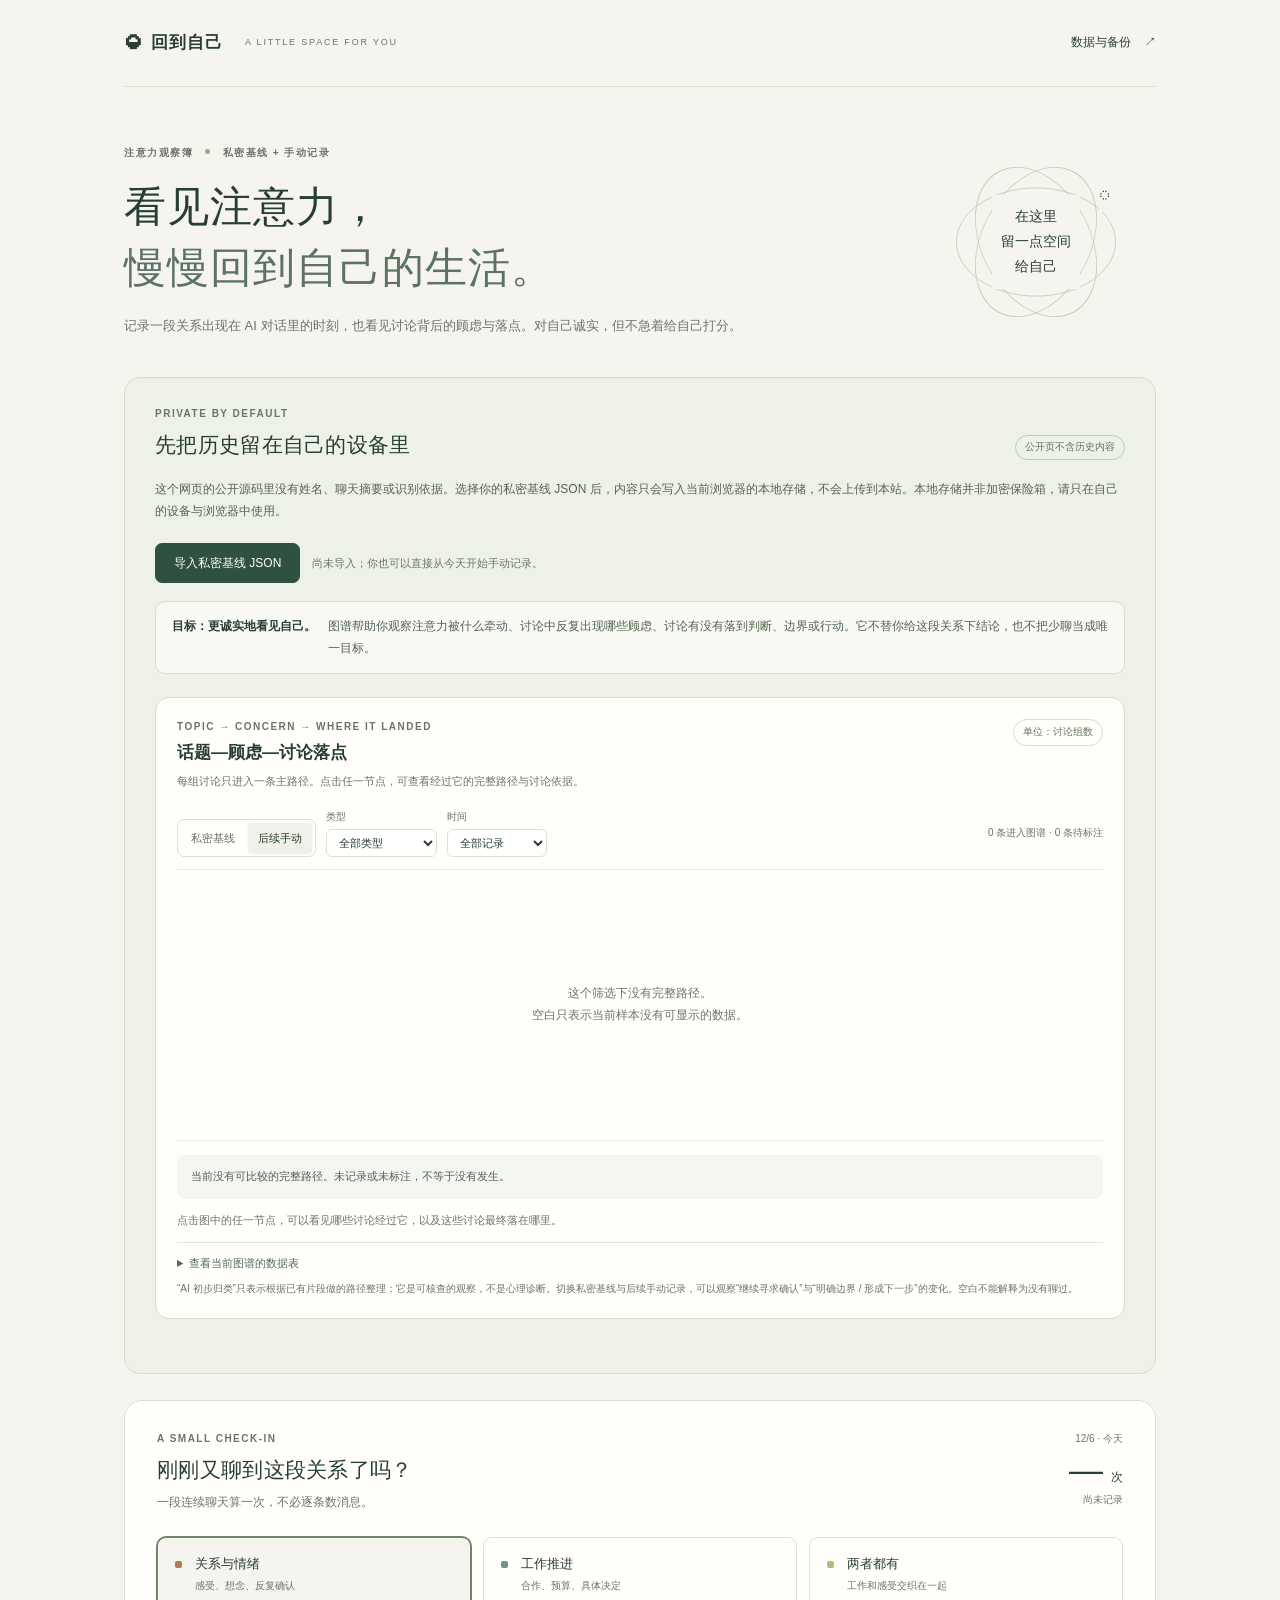
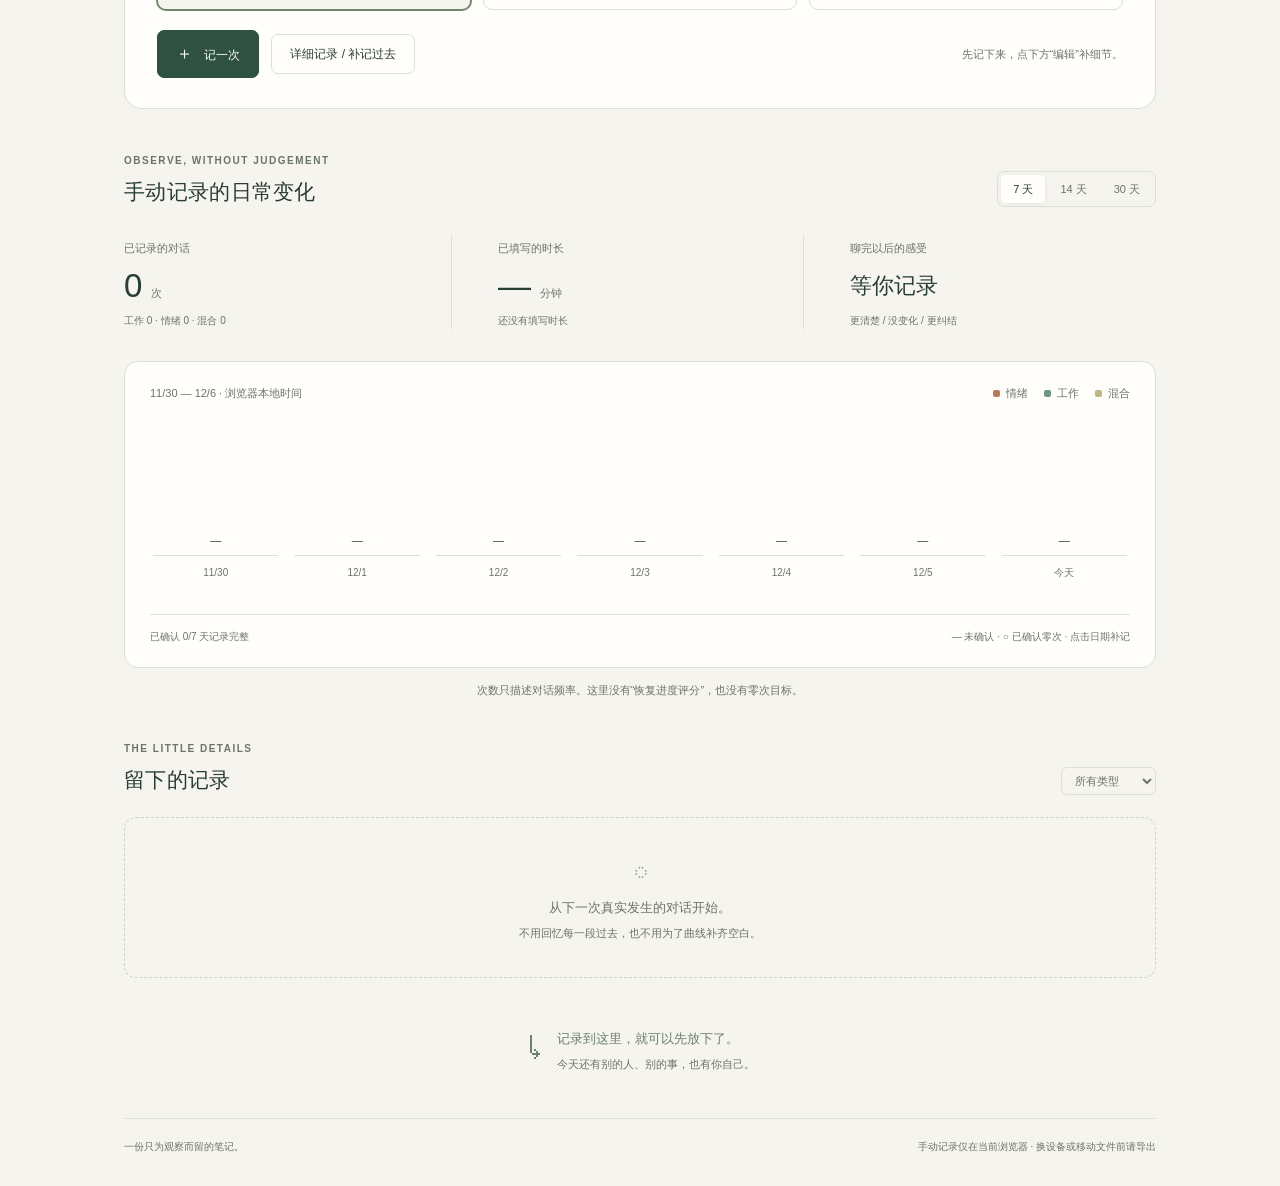
==== commit 9bb5bba9: "Harden attention notebook local privacy" ====
--- a/attention-notebook/index.html
+++ b/attention-notebook/index.html
@@ -23,7 +23,7 @@
       <section class="intro"><div><div class="eyebrow">注意力观察簿 <span class="dot"></span> 私密基线 + 手动记录</div><h1>看见注意力，<br><span>慢慢回到自己的生活。</span></h1><p>记录一段关系出现在 AI 对话里的时刻，也看见讨论背后的顾虑与落点。<br class="mobile-break">对自己诚实，但不急着给自己打分。</p></div><div class="orbit" aria-hidden="true"><i></i><b>在这里<br>留一点空间<br>给自己</b><span>◌</span></div></section>
 <section id="private-baseline" class="recognized-history" aria-labelledby="baseline-title">
 <div class="section-head"><div><div class="eyebrow">PRIVATE BY DEFAULT</div><h2 id="baseline-title">先把历史留在自己的设备里</h2></div><span class="snapshot-badge">公开页不含历史内容</span></div>
-<p class="detected-explanation">这个网页的公开源码里没有姓名、聊天摘要或识别依据。选择你的私密基线 JSON 后，内容只会写入当前浏览器的本地存储，不会上传到本站。</p>
+<p class="detected-explanation">这个网页的公开源码里没有姓名、聊天摘要或识别依据。选择你的私密基线 JSON 后，内容只会写入当前浏览器的本地存储，不会上传到本站。本地存储并非加密保险箱，请只在自己的设备与浏览器中使用。</p>
 <div class="baseline-actions"><label class="primary file-button">导入私密基线 JSON<input type="file" id="import-baseline" accept="application/json,.json" hidden></label><button type="button" id="remove-baseline" class="danger" hidden>从此浏览器移除基线</button><span id="baseline-status" class="baseline-status" role="status">尚未导入；你也可以直接从今天开始手动记录。</span></div>
 <div class="purpose-note"><strong>目标：更诚实地看见自己。</strong><span>图谱帮助你观察注意力被什么牵动、讨论中反复出现哪些顾虑、讨论有没有落到判断、边界或行动。它不替你给这段关系下结论，也不把少聊当成唯一目标。</span></div>
 <section class="path-monitor" aria-labelledby="map-title">
@@ -37,7 +37,7 @@
   <div id="attention-map" class="map-canvas"></div>
   <div id="map-insight" class="map-insight"></div>
   <div id="map-selection" class="map-selection" role="status" aria-live="polite" aria-atomic="true"></div>
-  <details class="map-data"><summary>查看当前图谱的数据表</summary><div id="map-data-table" class="map-table-wrap"></div></details>
+  <details id="map-data" class="map-data"><summary>查看当前图谱的数据表</summary><div id="map-data-table" class="map-table-wrap"><p class="quiet-note">展开后才会在页面中显示讨论标题与依据。</p></div></details>
   <p class="map-note">“AI 初步归类”只表示根据已有片段做的路径整理；它是可核查的观察，不是心理诊断。切换私密基线与后续手动记录，可以观察“继续寻求确认”与“明确边界 / 形成下一步”的变化。空白不能解释为没有聊过。</p>
 </section>
 </section>
@@ -65,8 +65,8 @@
   <div id="storage-error" class="storage-error" role="alert" hidden></div>
 <script>'use strict';
 (() => {
-  const KEY = 'voya-attention-notebook-public-v1';
-  const BASELINE_KEY = 'voya-attention-baseline-v1';
+  const KEY = 'attention-notebook-manual-v1';
+  const BASELINE_KEY = 'attention-notebook-baseline-v1';
   const labels = {emotion:'关系与情绪',work:'工作推进',mixed:'两者都有'};
   const feelings = {clearer:'更清楚',same:'没变化',tangled:'更纠结'};
   const triggers = {contact:'刚和 TA 联系',work:'碰到工作问题',memory:'突然想起',mention:'别人提到 TA',uncertain:'想确认一个答案',other:'其他'};
@@ -78,15 +78,15 @@
   const mapStages=[{key:'topic',title:'主要在聊',labels:topics},{key:'concern',title:'核心顾虑',labels:concerns},{key:'outcome',title:'讨论落点',labels:outcomes}];
   const $ = id => document.getElementById(id);
   const esc = text => String(text).replace(/[&<>"']/g,c=>({'&':'&amp;','<':'&lt;','>':'&gt;','"':'&quot;',"'":'&#39;'}[c]));
-  const dateFmt = new Intl.DateTimeFormat('en-CA',{timeZone:'Asia/Shanghai',year:'numeric',month:'2-digit',day:'2-digit'});
-  const timeFmt = new Intl.DateTimeFormat('en-GB',{timeZone:'Asia/Shanghai',hour:'2-digit',minute:'2-digit',hourCycle:'h23'});
+  const dateFmt = new Intl.DateTimeFormat('en-CA',{year:'numeric',month:'2-digit',day:'2-digit'});
+  const timeFmt = new Intl.DateTimeFormat('en-GB',{hour:'2-digit',minute:'2-digit',hourCycle:'h23'});
   const today = () => {const p=Object.fromEntries(dateFmt.formatToParts(new Date()).map(x=>[x.type,x.value]));return `${p.year}-${p.month}-${p.day}`;};
   const nowTime = () => timeFmt.format(new Date());
   const shift = (date,n) => new Date(Date.parse(date+'T12:00:00Z')+n*86400000).toISOString().slice(0,10);
   const validDate = x => typeof x==='string' && /^\d{4}-\d{2}-\d{2}$/.test(x) && !Number.isNaN(Date.parse(x+'T12:00:00Z')) && shift(x,0)===x && x>='2000-01-01' && x<=today();
   const shortDate = date => `${Number(date.slice(5,7))}/${Number(date.slice(8,10))}`;
   const newId = () => crypto.randomUUID ? crypto.randomUUID() : 'r-'+Date.now().toString(36)+'-'+Math.random().toString(36).slice(2);
-  let state={version:1,entries:[],completeDays:[]}, range=7, visible=30, selectedDay=today(), toastTimer, locked=false, mapSource='manual', mapKind='all', mapPeriod='all', mapSelected=null, mapMobile=null, mapResizeTimer, baselineLoadError='';
+  let state={version:1,entries:[],completeDays:[]}, range=7, visible=30, selectedDay=today(), toastTimer, locked=false, mapSource='manual', mapKind='all', mapPeriod='all', mapSelected=null, mapMobile=null, mapResizeTimer, baselineLoadError='', baselineStored=false;
   function validate(raw){
     if(!raw || raw.version!==1 || !Array.isArray(raw.entries) || !Array.isArray(raw.completeDays) || raw.entries.length>50000 || raw.completeDays.length>20000) throw new Error('备份格式不正确，或文件过大。');
     const seen=new Set();
@@ -110,7 +110,7 @@
   function baselinePayload(paths){return {type:'attention-baseline',version:1,paths:paths.map(({id,date,kind,title,topic,concern,outcome,confidence,evidence})=>({id,date,kind,title,topic,concern,outcome,confidence,evidence}))};}
   try {const raw=localStorage.getItem(KEY);if(raw)state=validate(JSON.parse(raw));}
   catch {locked=true;$('storage-error').hidden=false;$('storage-error').textContent='暂时无法读取已有记录。为保护数据，已暂停保存；请先在“数据与备份”导出原始数据。';}
-  try {const raw=localStorage.getItem(BASELINE_KEY);if(raw){historyPaths=validateBaseline(JSON.parse(raw));if(historyPaths.length)mapSource='history';}}
+  try {const raw=localStorage.getItem(BASELINE_KEY);baselineStored=Boolean(raw);if(raw){historyPaths=validateBaseline(JSON.parse(raw));if(historyPaths.length)mapSource='history';}}
   catch {baselineLoadError='已保存的私密基线无法读取。请重新导入原文件；现有内容未被改动。';}
   function save(next){
     if(locked){toast('暂时无法保存，请先导出原始数据。');return false;}
@@ -135,7 +135,7 @@
     const filled=Object.values(f).reduce((a,b)=>a+b,0);
     $('stat-feeling').textContent=filled?`${filled} 次有反馈`:'等你记录';
     $('stat-feeling-detail').textContent=filled?`更清楚 ${f.clearer} · 没变化 ${f.same} · 更纠结 ${f.tangled}`:'更清楚 / 没变化 / 更纠结';
-    $('period-label').textContent=shortDate(dates[0])+' — '+shortDate(t)+' · 上海时间';
+    $('period-label').textContent=shortDate(dates[0])+' — '+shortDate(t)+' · 浏览器本地时间';
     const max=Math.max(1,...dates.map(d=>dayEntries(d).length));
     const chart=$('chart');chart.style.setProperty('--cols',range);chart.classList.toggle('compact',range>14);
     chart.innerHTML=dates.map(d=>{const es=dayEntries(d), c=counts(es), done=state.completeDays.includes(d);const summary=es.length?`${es.length} 次，情绪 ${c.emotion}，工作 ${c.work}，混合 ${c.mixed}`:done?'确认零次':'尚未记录';return `<button class="chart-day" data-date="${d}" aria-label="${d}，${summary}，${done?'已确认记全':'未确认记全'}，点击查看"><span class="bar-space"><span class="bar-total">${es.length?es.length:done?'○':'—'}</span><span class="stack">${['emotion','work','mixed'].map(k=>c[k]?`<i class="${k}" style="height:${c[k]/max*96}px"></i>`:'').join('')}</span></span><span class="day-label">${d===t?'今天':shortDate(d)}</span><span class="day-tag">${done?'已确认':es.length?'待确认':''}</span></button>`;}).join('');
@@ -172,7 +172,7 @@
     return `<svg viewBox="0 0 ${width} ${height}" role="group" aria-labelledby="map-svg-title map-svg-desc"><title id="map-svg-title">话题、核心顾虑与讨论落点的路径图</title><desc id="map-svg-desc">当前筛选包含 ${rows.length} 组讨论。点击节点可以高亮并查看相关讨论。</desc>${edges}${nodes}</svg>`;
   }
   function renderBaselineStatus(){
-    $('remove-baseline').hidden=!historyPaths.length;
+    $('remove-baseline').hidden=!baselineStored;
     $('baseline-status').textContent=baselineLoadError || (historyPaths.length?`已在此浏览器载入 ${historyPaths.length} 组私密路径。换设备时需要重新导入。`:'尚未导入；你也可以直接从今天开始手动记录。');
   }
   function renderMap(){
@@ -186,7 +186,7 @@
     const feedback=rows.filter(e=>e.feeling),fc=feedback.reduce((a,e)=>(a[e.feeling]++,a),{clearer:0,same:0,tangled:0}),feelLine=mapSource==='manual'&&feedback.length?`；${feedback.length} 条填写了聊后感受：更清楚 ${fc.clearer}、没变化 ${fc.same}、更纠结 ${fc.tangled}`:'';
     $('map-insight').textContent=rows.length?`本次样本中，连接最多的核心顾虑是「${leaders.join('」和「')}」（${max} 组），讨论最常落在「${landing.join('」和「')}」（${omax} 组）${feelLine}。这些只描述当前讨论重心，不替你下结论。`:'当前没有可比较的完整路径。未记录或未标注，不等于没有发生。';
     if(mapSelected){const stage=mapStages.find(x=>x.key===mapSelected.stage);$('map-selection').innerHTML=`<div class="map-selection-head"><div><strong>${stage.title}：${esc(stage.labels[mapSelected.key])}</strong><span>${selectedRows.length} 组</span></div><button type="button" id="map-clear">取消选择</button></div><ul>${selectedRows.slice(0,20).map(e=>`<li><span>${esc(shortDate(e.date))} · ${esc(labels[e.kind])}</span><div><strong>${esc(e.title)}</strong><p>${esc(e.evidence)}</p></div><em>${e.classification==='ai_inferred'?`AI 初步归类 · ${confidenceLabels[e.confidence]}`:'本人填写'}</em></li>`).join('')}</ul>${selectedRows.length>20?`<p class="map-more">另有 ${selectedRows.length-20} 组，请在下方数据表查看。</p>`:''}`;}else $('map-selection').innerHTML='<p>点击图中的任一节点，可以看见哪些讨论经过它，以及这些讨论最终落在哪里。</p>';
-    const tableRows=mapSelected?selectedRows:rows;$('map-data-table').innerHTML=tableRows.length?`<table class="map-table"><caption class="sr-only">当前图谱中的讨论路径</caption><thead><tr><th>日期</th><th>讨论</th><th>依据</th><th>类型</th><th>主要在聊</th><th>核心顾虑</th><th>讨论落点</th><th>归类</th></tr></thead><tbody>${tableRows.map(e=>`<tr><td data-label="日期">${esc(e.date)}</td><td data-label="讨论">${esc(e.title)}</td><td data-label="依据">${esc(e.evidence)}</td><td data-label="类型">${esc(labels[e.kind])}</td><td data-label="主要在聊">${esc(topics[e.topic])}</td><td data-label="核心顾虑">${esc(concerns[e.concern])}</td><td data-label="讨论落点">${esc(outcomes[e.outcome])}</td><td data-label="归类">${e.classification==='ai_inferred'?`AI 初步归类 · ${confidenceLabels[e.confidence]}`:'本人填写'}</td></tr>`).join('')}</tbody></table>`:'<p class="quiet-note">当前没有可列出的完整路径。</p>';
+    const tableRows=mapSelected?selectedRows:rows;$('map-data-table').innerHTML=$('map-data').open?(tableRows.length?`<table class="map-table"><caption class="sr-only">当前图谱中的讨论路径</caption><thead><tr><th>日期</th><th>讨论</th><th>依据</th><th>类型</th><th>主要在聊</th><th>核心顾虑</th><th>讨论落点</th><th>归类</th></tr></thead><tbody>${tableRows.map(e=>`<tr><td data-label="日期">${esc(e.date)}</td><td data-label="讨论">${esc(e.title)}</td><td data-label="依据">${esc(e.evidence)}</td><td data-label="类型">${esc(labels[e.kind])}</td><td data-label="主要在聊">${esc(topics[e.topic])}</td><td data-label="核心顾虑">${esc(concerns[e.concern])}</td><td data-label="讨论落点">${esc(outcomes[e.outcome])}</td><td data-label="归类">${e.classification==='ai_inferred'?`AI 初步归类 · ${confidenceLabels[e.confidence]}`:'本人填写'}</td></tr>`).join('')}</tbody></table>`:'<p class="quiet-note">当前没有可列出的完整路径。</p>'):'<p class="quiet-note">展开后才会在页面中显示讨论标题与依据。</p>';
     $('attention-map').querySelectorAll('[data-map-stage]').forEach(node=>{const activate=()=>{const stage=node.dataset.mapStage,key=node.dataset.mapKey,same=mapSelected?.stage===stage&&mapSelected.key===key;mapSelected=same?null:{stage,key};renderMap();const restore=()=>[...$('attention-map').querySelectorAll('[data-map-stage]')].find(n=>n.dataset.mapStage===stage&&n.dataset.mapKey===key)?.focus();(window.requestAnimationFrame||setTimeout)(restore);};node.onclick=activate;node.onkeydown=ev=>{if(ev.key==='Enter'||ev.key===' '){ev.preventDefault();activate();}};});$('map-clear')?.addEventListener('click',()=>{mapSelected=null;renderMap();});
   }
   function openRecord(e=null,date=today()){
@@ -217,16 +217,17 @@
   $('record-filter').onchange=()=>{visible=30;renderRecords();};$('show-more').onclick=()=>{visible+=30;renderRecords();};
   document.querySelectorAll('[data-map-source]').forEach(b=>b.onclick=()=>{mapSource=b.dataset.mapSource;mapPeriod='all';mapSelected=null;renderMap();});
   $('map-kind').onchange=ev=>{mapKind=ev.target.value;mapSelected=null;renderMap();};$('map-period').onchange=ev=>{mapPeriod=ev.target.value;mapSelected=null;renderMap();};
+  $('map-data').addEventListener('toggle',()=>renderMap());
   window.addEventListener('resize',()=>{clearTimeout(mapResizeTimer);mapResizeTimer=setTimeout(()=>{const mobile=window.matchMedia?.('(max-width:620px)').matches??false;if(mobile!==mapMobile)renderMap();},120);});
-  $('import-baseline').onchange=async ev=>{const file=ev.target.files[0];if(!file)return;try{if(file.size>2*1024*1024)throw new Error('文件过大，请使用 2 MB 以内的私密基线。');const paths=validateBaseline(JSON.parse(await file.text()));localStorage.setItem(BASELINE_KEY,JSON.stringify(baselinePayload(paths)));historyPaths=paths;baselineLoadError='';mapSource='history';mapPeriod='all';mapSelected=null;renderMap();toast(`已在此浏览器载入 ${paths.length} 组私密路径。`);}catch(err){baselineLoadError=err instanceof SyntaxError?'无法读取这个 JSON 文件。请确认选择的是私密基线。':err.message;renderBaselineStatus();}finally{ev.target.value='';}};
-  $('remove-baseline').onclick=()=>{if(!confirm('确定从这个浏览器移除私密基线吗？原始 JSON 文件不会被删除。'))return;try{localStorage.removeItem(BASELINE_KEY);historyPaths=[];baselineLoadError='';mapSource='manual';mapPeriod='all';mapSelected=null;renderMap();toast('已从此浏览器移除私密基线。');}catch{baselineLoadError='暂时无法移除私密基线，请稍后再试。';renderBaselineStatus();}};
+  $('import-baseline').onchange=async ev=>{const file=ev.target.files[0];if(!file)return;try{if(file.size>2*1024*1024)throw new Error('文件过大，请使用 2 MB 以内的私密基线。');const paths=validateBaseline(JSON.parse(await file.text()));localStorage.setItem(BASELINE_KEY,JSON.stringify(baselinePayload(paths)));historyPaths=paths;baselineStored=true;baselineLoadError='';mapSource='history';mapPeriod='all';mapSelected=null;renderMap();toast(`已在此浏览器载入 ${paths.length} 组私密路径。`);}catch(err){baselineLoadError=err instanceof SyntaxError?'无法读取这个 JSON 文件。请确认选择的是私密基线。':err.message;renderBaselineStatus();}finally{ev.target.value='';}};
+  $('remove-baseline').onclick=()=>{if(!confirm('确定从这个浏览器移除私密基线吗？原始 JSON 文件不会被删除。'))return;try{localStorage.removeItem(BASELINE_KEY);historyPaths=[];baselineStored=false;baselineLoadError='';mapSource='manual';mapPeriod='all';mapSelected=null;renderMap();toast('已从此浏览器移除私密基线。');}catch{baselineLoadError='暂时无法移除私密基线，请稍后再试。';renderBaselineStatus();}};
   $('backup-open').onclick=()=>{$('backup-status').textContent='';$('backup-dialog').showModal();};
   function download(text,name,mime){const url=URL.createObjectURL(new Blob([text],{type:mime}));const a=document.createElement('a');a.href=url;a.download=name;document.body.append(a);a.click();a.remove();setTimeout(()=>URL.revokeObjectURL(url),1500);}
-  $('export-json').onclick=()=>{if(locked){try{const raw=localStorage.getItem(KEY);if(raw)download(raw,`attention-recovery-${today()}.json`,'application/json');else $('backup-status').textContent='未能读取原始数据。';}catch{$('backup-status').textContent='浏览器暂时不允许访问存储。';}return;}download(JSON.stringify({...state,exportedAt:new Date().toISOString(),timeZone:'Asia/Shanghai'},null,2),`attention-backup-${today()}.json`,'application/json');$('backup-status').textContent='已发起完整备份下载。';};
-  $('export-csv').onclick=()=>{if(locked){$('backup-status').textContent='请先导出完整备份，当前无法读取记录。';return;}const csvCell=v=>{let s=String(v??'');if(/^[\s]*[=+\-@]/.test(s))s="'"+s;return '"'+s.replaceAll('"','""')+'"';};const rows=[['日期（上海时间）','时间','类型','分钟（空白表示未填）','聊后感受','触发','主要在聊','核心顾虑','讨论落点','备注','更新时间'],...state.entries.slice().sort((a,b)=>(a.date+a.time).localeCompare(b.date+b.time)).map(e=>[e.date,e.time,labels[e.kind],e.minutes,feelings[e.feeling]||'',triggers[e.trigger]||'',topics[e.topic]||'',concerns[e.concern]||'',outcomes[e.outcome]||'',e.note,e.updatedAt||''])];download('\ufeff'+rows.map(r=>r.map(csvCell).join(',')).join('\r\n'),`attention-records-${today()}.csv`,'text/csv;charset=utf-8');$('backup-status').textContent='已发起表格下载。';};
+  $('export-json').onclick=()=>{if(locked){try{const raw=localStorage.getItem(KEY);if(raw)download(raw,`attention-recovery-${today()}.json`,'application/json');else $('backup-status').textContent='未能读取原始数据。';}catch{$('backup-status').textContent='浏览器暂时不允许访问存储。';}return;}download(JSON.stringify({...state,exportedAt:new Date().toISOString(),timeZone:Intl.DateTimeFormat().resolvedOptions().timeZone||'local'},null,2),`attention-backup-${today()}.json`,'application/json');$('backup-status').textContent='已发起完整备份下载。';};
+  $('export-csv').onclick=()=>{if(locked){$('backup-status').textContent='请先导出完整备份，当前无法读取记录。';return;}const csvCell=v=>{let s=String(v??'');if(/^[\s]*[=+\-@]/.test(s))s="'"+s;return '"'+s.replaceAll('"','""')+'"';};const rows=[['日期（浏览器本地时间）','时间','类型','分钟（空白表示未填）','聊后感受','触发','主要在聊','核心顾虑','讨论落点','备注','更新时间'],...state.entries.slice().sort((a,b)=>(a.date+a.time).localeCompare(b.date+b.time)).map(e=>[e.date,e.time,labels[e.kind],e.minutes,feelings[e.feeling]||'',triggers[e.trigger]||'',topics[e.topic]||'',concerns[e.concern]||'',outcomes[e.outcome]||'',e.note,e.updatedAt||''])];download('\ufeff'+rows.map(r=>r.map(csvCell).join(',')).join('\r\n'),`attention-records-${today()}.csv`,'text/csv;charset=utf-8');$('backup-status').textContent='已发起表格下载。';};
   $('import-json').onchange=async ev=>{const file=ev.target.files[0];if(!file)return;try{if(file.size>10*1024*1024)throw new Error('文件过大，请使用 10 MB 以内的备份。');const data=validate(JSON.parse(await file.text())),incoming=new Map(data.entries.map(e=>[e.id,e])),ids=new Set(state.entries.map(e=>e.id));let updated=0;const merged=state.entries.map(local=>{const other=incoming.get(local.id);if(!other)return local;const newer=other.updatedAt&&(!local.updatedAt||other.updatedAt>local.updatedAt),fillsPath=!(local.topic&&local.concern&&local.outcome)&&(other.topic&&other.concern&&other.outcome);if(newer){updated++;return other;}if(fillsPath){updated++;return {...local,topic:other.topic,concern:other.concern,outcome:other.outcome,updatedAt:other.updatedAt||local.updatedAt};}return local;});const added=data.entries.filter(e=>!ids.has(e.id));const days=new Set([...state.completeDays,...data.completeDays]);const localKnown=new Set([...state.completeDays,...state.entries.map(e=>e.date)]);const importedKnown=new Set([...data.completeDays,...data.entries.map(e=>e.date)]);importedKnown.forEach(d=>{if(localKnown.has(d)){const localIds=state.entries.filter(e=>e.date===d).map(e=>e.id).sort().join('|');const importedIds=data.entries.filter(e=>e.date===d).map(e=>e.id).sort().join('|');if(localIds!==importedIds)days.delete(d);}});if(save({...state,entries:[...merged,...added],completeDays:[...days]})){const skipped=data.entries.length-added.length-updated;$('backup-status').textContent=`已新增 ${added.length} 条、更新 ${updated} 条记录，跳过 ${Math.max(0,skipped)} 条相同或较旧记录。两份记录数量不一致的日期，请重新确认记全。`;}}catch(err){$('backup-status').textContent=err instanceof SyntaxError?'无法读取这个 JSON 文件，请选择导出的完整备份。':err.message;}finally{ev.target.value='';}};
-  $('clear-all').onclick=()=>{if(!confirm('确定清除这个浏览器里的全部记录吗？建议先导出完整备份。此操作无法撤销。'))return;if(locked){try{localStorage.removeItem(KEY);locked=false;$('storage-error').hidden=true;}catch{$('backup-status').textContent='暂时无法清除数据。';return;}}if(save({version:1,entries:[],completeDays:[]}))$('backup-status').textContent='本浏览器的记录已清除。';};
-  window.addEventListener('storage',ev=>{if(ev.key===KEY){try{state=ev.newValue?validate(JSON.parse(ev.newValue)):{version:1,entries:[],completeDays:[]};render();}catch{locked=true;$('storage-error').hidden=false;$('storage-error').textContent='其他窗口更新的数据无法读取，已暂停保存。请在“数据与备份”导出原始数据。';toast('数据无法读取，已暂停保存。');}}if(ev.key===BASELINE_KEY){try{historyPaths=ev.newValue?validateBaseline(JSON.parse(ev.newValue)):[];baselineLoadError='';if(!historyPaths.length&&mapSource==='history')mapSource='manual';mapPeriod='all';mapSelected=null;renderMap();}catch{baselineLoadError='其他窗口更新的私密基线无法读取。请重新导入原文件。';renderBaselineStatus();}}});
+  $('clear-all').onclick=()=>{if(!confirm('确定清除这个浏览器里的全部手动记录吗？私密基线不会被移除。建议先导出手动备份；此操作无法撤销。'))return;if(locked){try{localStorage.removeItem(KEY);locked=false;$('storage-error').hidden=true;}catch{$('backup-status').textContent='暂时无法清除数据。';return;}}if(save({version:1,entries:[],completeDays:[]}))$('backup-status').textContent='本浏览器的手动记录已清除；私密基线仍保留。';};
+  window.addEventListener('storage',ev=>{if(ev.key===KEY){try{state=ev.newValue?validate(JSON.parse(ev.newValue)):{version:1,entries:[],completeDays:[]};render();}catch{locked=true;$('storage-error').hidden=false;$('storage-error').textContent='其他窗口更新的数据无法读取，已暂停保存。请在“数据与备份”导出原始数据。';toast('数据无法读取，已暂停保存。');}}if(ev.key===BASELINE_KEY){baselineStored=Boolean(ev.newValue);try{historyPaths=ev.newValue?validateBaseline(JSON.parse(ev.newValue)):[];baselineLoadError='';if(!historyPaths.length&&mapSource==='history')mapSource='manual';mapPeriod='all';mapSelected=null;renderMap();}catch{baselineLoadError='其他窗口更新的私密基线无法读取。请重新导入原文件，或从此浏览器移除它。';renderBaselineStatus();}}});
   document.addEventListener('visibilitychange',()=>{if(!document.hidden)render();});
   render();
 })();
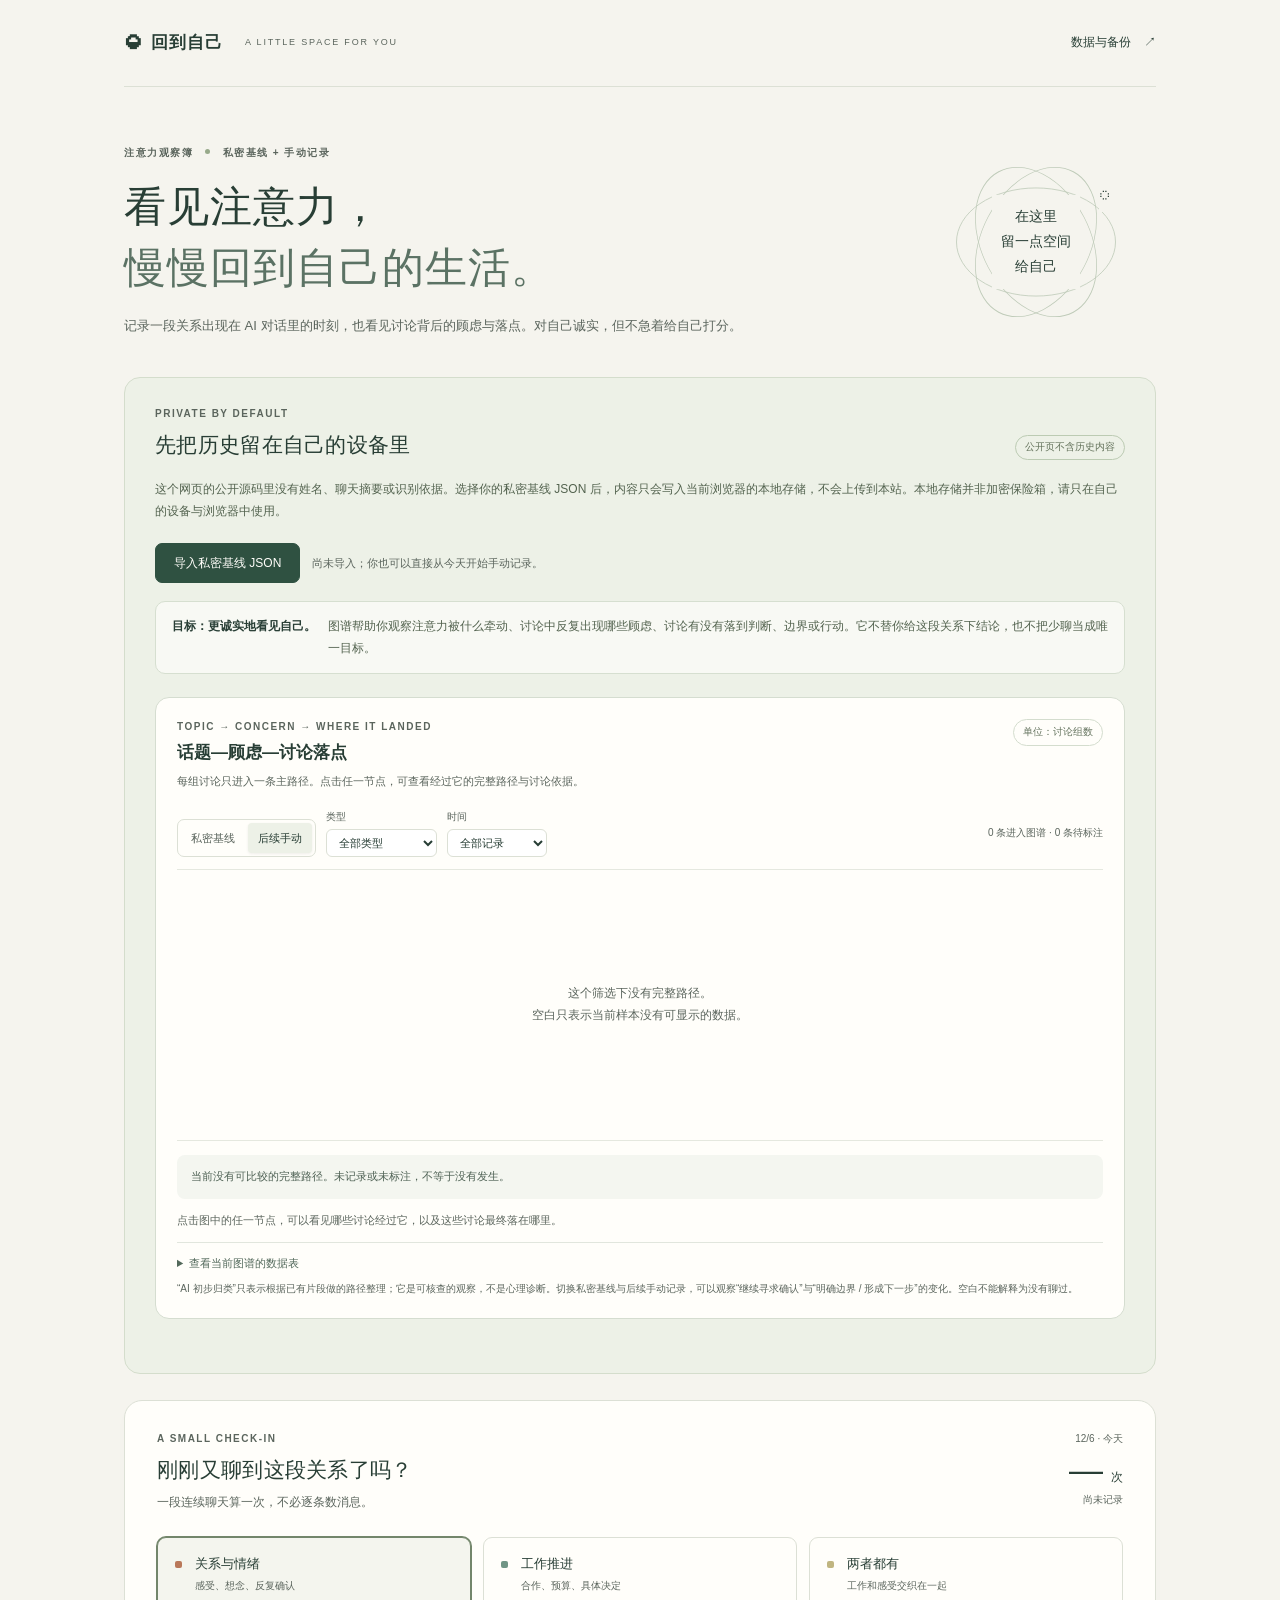
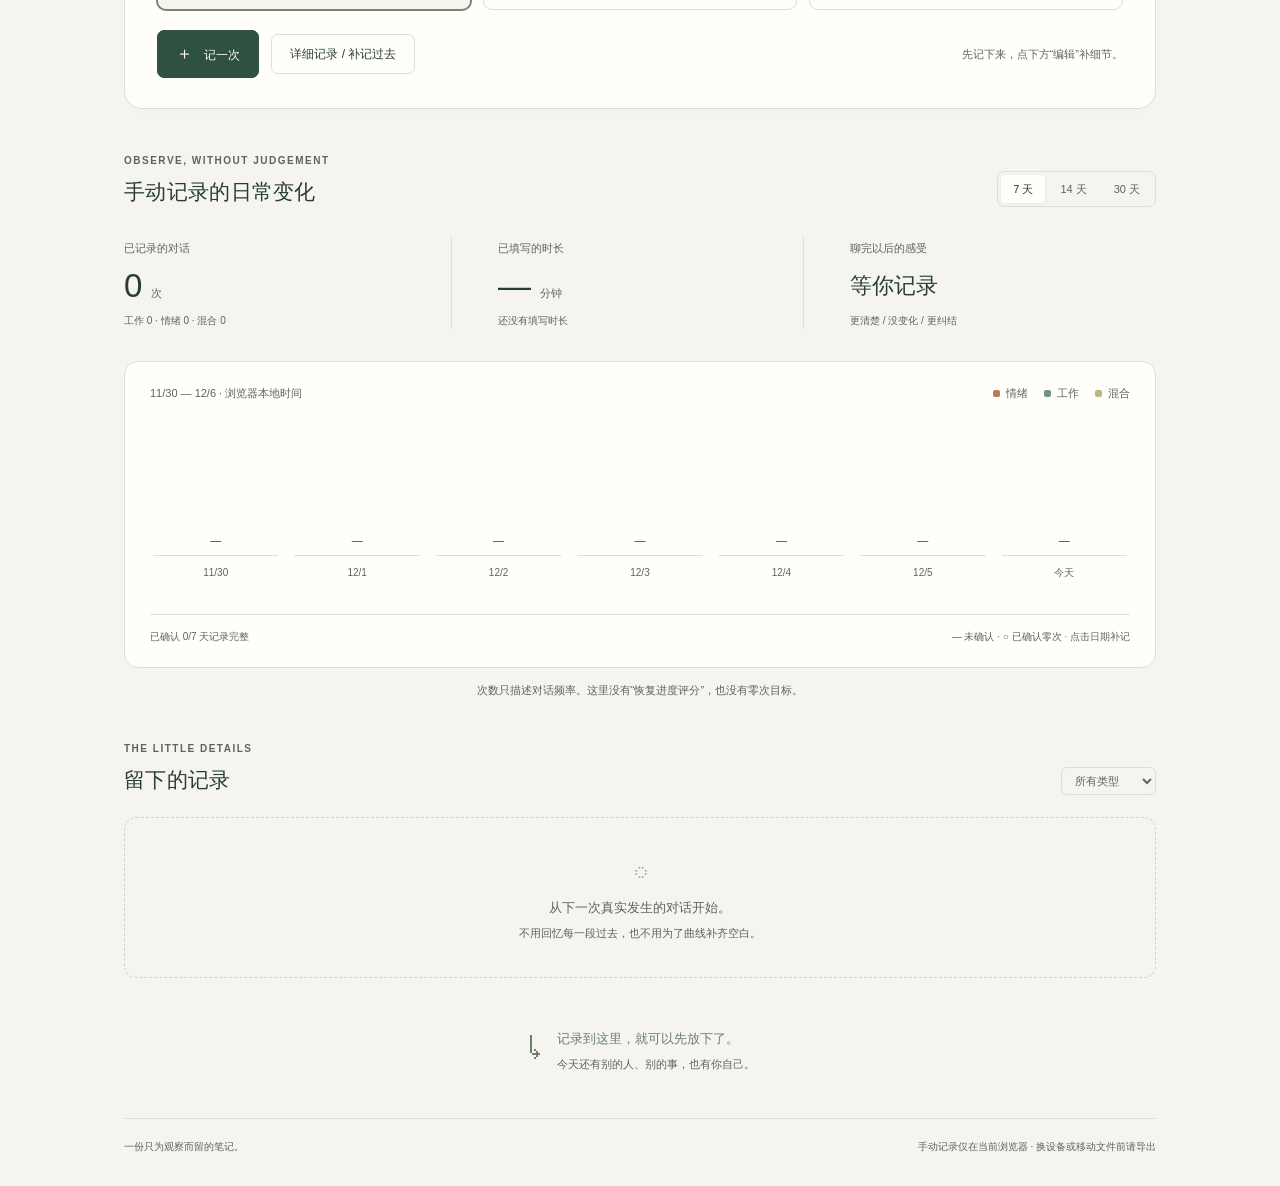
==== commit 00974e7f: "Improve attention notebook accessibility and undo" ====
--- a/attention-notebook/index.html
+++ b/attention-notebook/index.html
@@ -4,7 +4,7 @@
   <meta charset="utf-8"><meta name="viewport" content="width=device-width, initial-scale=1">
   <meta name="theme-color" content="#f5f4ee"><meta name="description" content="用可视化图谱观察 AI 对话里的话题、顾虑与落点，诚实地觉察自己的状态。">
   <title>回到自己 · 注意力观察簿</title>
-  <style>:root{--paper:#f5f4ee;--white:#fffefa;--ink:#283e35;--muted:#6b746b;--line:#dce0d5;--green:#2f5141;--emotion:#b97859;--work:#709585;--mixed:#c0b580;--soft:#eaf0e7}*{box-sizing:border-box}body{margin:0;background:var(--paper);color:var(--ink);font-family:-apple-system,BlinkMacSystemFont,"PingFang SC","Microsoft YaHei",sans-serif;font-size:14px;line-height:1.65}button,input,select,textarea{font:inherit}button,a,input,select,textarea{outline-offset:4px}button{cursor:pointer}button:disabled{cursor:wait;opacity:.6}button{transition:background .15s,transform .15s}button:active{transform:translateY(1px)}button:focus-visible,a:focus-visible,label:focus-within{outline:2px solid #788d3c;outline-offset:4px}button:has(input){outline:none}a{color:inherit;text-decoration:none}.shell{max-width:1120px;margin:auto;padding:0 44px}.topbar{display:flex;align-items:center;justify-content:space-between;padding:27px 0;border-bottom:1px solid var(--line);gap:12px}.brand{display:flex;align-items:center;gap:10px;font-weight:650;font-size:17px;letter-spacing:1px}.brand-mark{font-size:31px;line-height:1}.brand-en{font-size:9px;font-weight:500;letter-spacing:1.8px;margin-left:12px;color:var(--muted)}.text-btn,.icon-btn{border:0;background:transparent;color:var(--ink);padding:6px 0}.text-btn{font-size:12px}.text-btn span{margin-left:10px}.intro{display:flex;align-items:center;justify-content:space-between;gap:20px;padding:58px 0 38px}.eyebrow{font-size:10px;letter-spacing:1.5px;color:var(--muted);font-weight:600}.dot{display:inline-block;width:5px;height:5px;border-radius:50%;background:#97a98a;margin:0 8px 2px}.intro h1{font-family:"Songti SC","STSong",serif;font-weight:500;font-size:42px;letter-spacing:1px;line-height:1.45;margin:16px 0 15px}.intro h1 span{color:#5b7264}.intro p{color:var(--muted);font-size:13px;line-height:1.9;margin:0}.mobile-break{display:none}.orbit{width:170px;height:170px;position:relative;display:grid;place-items:center;margin-right:35px;flex-shrink:0}.orbit:before,.orbit:after,.orbit i{content:"";position:absolute;inset:5px;border:1px solid #c0ccba;border-radius:50%}.orbit:before{transform:rotate(-28deg) scaleX(.68)}.orbit:after{transform:rotate(28deg) scaleX(.68)}.orbit i{transform:rotate(90deg) scaleX(.68)}.orbit b{font-family:"Songti SC",serif;font-size:14px;font-weight:400;text-align:center;line-height:1.8;background:var(--paper);padding:9px;z-index:1}.orbit span{position:absolute;right:12px;top:22px;font-size:20px;background:var(--paper);z-index:2}.quick-card{background:var(--white);border:1px solid var(--line);border-radius:18px;padding:30px 32px;box-shadow:0 4px 20px #283e3503}.quick-heading{display:flex;justify-content:space-between;gap:16px}h2{font-size:21px;font-weight:550;line-height:1.4;letter-spacing:.3px;margin:8px 0}.quick-heading p{font-size:12px;color:var(--muted);margin:0}.today{display:flex;flex-direction:column;align-items:flex-end;min-width:110px;font-size:10px;color:var(--muted)}.today strong{font-size:34px;font-weight:500;line-height:1.3;color:var(--ink);font-variant-numeric:tabular-nums}.today strong small{font-size:12px;font-weight:400;margin-left:8px}.today>span:last-child{font-size:10px}.type-picker{border:0;padding:0;margin:24px 0 20px;display:grid;grid-template-columns:repeat(3,1fr);gap:12px}.type-picker label{position:relative;cursor:pointer}.type-picker input{position:absolute;opacity:0;width:1px;height:1px}.type-picker label>span{display:grid;grid-template-columns:10px auto;column-gap:10px;border:1px solid var(--line);border-radius:9px;padding:15px 17px;background:#fffefa;transition:all .15s}.type-picker input:checked+span{background:#f4f5ee;border-color:#73866b;box-shadow:0 0 0 1px #73866b}.type-picker strong{font-size:13px;font-weight:550}.type-picker small{grid-column:2;font-size:10px;color:var(--muted);margin-top:4px}.swatch{width:7px;height:7px;display:inline-block;border-radius:2px;flex-shrink:0}.type-picker .swatch{margin-top:8px}.emotion{background:var(--emotion)}.work{background:var(--work)}.mixed{background:var(--mixed)}.quick-actions{display:flex;align-items:center;gap:12px}.primary,.secondary,.danger{border-radius:7px;border:1px solid var(--line);padding:10px 18px;line-height:1.5;font-size:12px;font-weight:500}.primary{background:var(--green);border-color:var(--green);color:#fffefa}.primary:hover{background:#203d30}.primary span{font-size:17px;margin-right:8px}.secondary{background:transparent;color:var(--ink)}.secondary:hover{background:var(--soft)}.save-note{font-size:11px;color:var(--muted);margin-left:auto}.trends{margin-top:44px}.section-head{display:flex;align-items:end;justify-content:space-between;gap:12px;margin-bottom:22px}.section-head h2{margin-bottom:0}.range-tabs{display:flex;border:1px solid var(--line);padding:3px;border-radius:7px;gap:3px;flex-shrink:0}.range-tabs button{border:0;border-radius:4px;background:transparent;color:var(--muted);font-size:11px;padding:5px 12px}.range-tabs button[aria-pressed=true]{background:var(--white);color:var(--ink);box-shadow:0 1px 4px #00000010}.stats{display:grid;grid-template-columns:repeat(3,1fr);gap:24px;margin:0 0 25px;padding:7px 0}.stats>div{border-right:1px solid var(--line);padding-left:22px}.stats>div:first-child{padding-left:0}.stats>div:last-child{border-right:0}.stats>div>span{font-size:11px;color:var(--muted)}.stats strong{display:block;font-size:33px;line-height:1.45;font-weight:500;letter-spacing:.5px;margin:3px 0;font-variant-numeric:tabular-nums}.stats small{font-size:11px;margin-left:8px;font-weight:400;color:var(--muted)}.stats p{font-size:10px;color:var(--muted);margin:0}.stats strong.feeling-stat{font-size:22px;line-height:2.18;letter-spacing:0}.chart-card{background:var(--white);border:1px solid var(--line);border-radius:14px;padding:22px 25px}.chart-top{display:flex;justify-content:space-between;gap:16px;font-size:11px;color:var(--muted)}.legend{display:flex;gap:16px}.legend span{display:flex;align-items:center;gap:6px}.chart{display:grid;grid-template-columns:repeat(var(--cols,7),minmax(0,1fr));align-items:stretch;gap:10px;margin-top:25px;min-height:168px}.chart-day{display:flex;flex-direction:column;align-items:center;padding:0 3px 6px;border:0;border-radius:5px;background:transparent;min-width:0;color:var(--muted)}.chart-day:hover{background:#f4f5ee}.bar-space{height:128px;display:flex;flex-direction:column;justify-content:flex-end;align-items:center;width:100%;border-bottom:1px solid var(--line);padding-bottom:0;position:relative}.bar-total{font-size:11px;color:var(--ink);margin-bottom:5px;white-space:nowrap}.stack{display:flex;flex-direction:column-reverse;max-width:27px;width:75%;border-radius:3px 3px 0 0;overflow:hidden}.stack i{display:block;min-height:2px;width:100%}.day-label{font-size:10px;line-height:1.5;margin-top:9px;white-space:nowrap}.day-tag{font-size:8px;line-height:1.6;min-height:13px;white-space:nowrap;color:#798577}.chart-footer{margin-top:15px;padding-top:14px;border-top:1px solid var(--line);display:flex;justify-content:space-between;gap:12px;font-size:10px;color:var(--muted)}.quiet-note{color:var(--muted);font-size:11px;line-height:1.8}.trends>.quiet-note{text-align:center;margin:13px 0}.records-section{margin-top:40px}.filter-label select{border:1px solid var(--line);border-radius:6px;padding:6px 9px;background:transparent;color:var(--muted);font-size:11px}.empty-state{border:1px dashed #ccd5c7;border-radius:12px;text-align:center;padding:34px 20px;color:var(--muted)}.empty-state span{font-size:25px;color:#8c9f84}.empty-state strong{font-weight:500;display:block;font-size:13px;margin-top:4px}.empty-state p{font-size:11px;margin:6px 0 0}.record-row{display:grid;grid-template-columns:95px 1fr 92px 58px;align-items:center;gap:18px;border-bottom:1px solid var(--line);padding:17px 0}.record-time{font-size:11px;color:var(--muted);display:flex;flex-direction:column}.record-main strong{font-size:13px;font-weight:500;display:flex;align-items:center;gap:8px}.record-main p{font-size:11px;color:var(--muted);margin:3px 0 0;overflow-wrap:anywhere;white-space:pre-line}.record-info{text-align:right;font-size:11px;color:var(--muted)}.record-info span{display:block}.record-row button{font-size:11px;border:0;background:transparent;color:#536c5c;padding:6px}.end-note{display:flex;gap:15px;justify-content:center;align-items:center;padding:48px 0 40px;color:#6c806f}.end-note>span{font-size:32px;align-self:flex-start}.end-note p{font-size:13px;line-height:1.9;margin:0}.end-note small{font-size:11px;color:var(--muted)}footer{border-top:1px solid var(--line);display:flex;justify-content:space-between;gap:14px;padding:20px 0 30px;color:var(--muted);font-size:10px}.sr-only{position:absolute;width:1px;height:1px;padding:0;margin:-1px;overflow:hidden;clip:rect(0,0,0,0);white-space:nowrap;border:0}[hidden]{display:none!important}dialog{border:1px solid var(--line);border-radius:16px;background:var(--white);color:var(--ink);padding:28px;width:calc(100% - 32px);max-width:500px;max-height:calc(100dvh - 40px);overflow:auto;box-shadow:0 24px 100px #18332230}dialog::backdrop{background:#1e332957;backdrop-filter:blur(3px)}.modal-head{display:flex;justify-content:space-between;gap:14px;align-items:flex-start;margin-bottom:20px}.modal-head h2{margin-bottom:0}.icon-btn{font-size:25px;line-height:1;padding:0 5px}dialog label{display:block;font-size:12px;margin-bottom:15px}dialog label small{font-size:10px;color:var(--muted);margin-left:4px}dialog input:not([type=hidden]),dialog select,dialog textarea{display:block;width:100%;min-width:0;border:1px solid #c9d1c4;border-radius:6px;padding:10px;background:white;color:var(--ink);margin-top:6px;font-size:13px}dialog textarea{resize:vertical}.form-grid{display:grid;grid-template-columns:1fr 1fr;gap:14px}.input-unit{position:relative}.input-unit input{padding-right:45px!important}.input-unit span{position:absolute;right:12px;top:10px;font-size:11px;color:var(--muted)}.modal-actions{display:flex;justify-content:flex-end;gap:12px;margin-top:18px}.modal-actions .danger{margin-right:auto}.danger{color:#9b4f3d;background:transparent;border-color:#dbc6bc}.danger:hover{background:#fbefea}.error{font-size:12px;color:#9b4f3d}.help{font-size:11px;color:var(--muted);line-height:1.8;margin-top:18px}dialog>p{font-size:13px;color:var(--muted)}.backup-actions{display:flex;flex-wrap:wrap;gap:12px;margin-top:24px}.file-button{cursor:pointer;margin:0;font-size:12px}.delete-zone{border-top:1px solid var(--line);margin-top:24px;padding-top:20px}.toast{position:fixed;bottom:24px;left:50%;transform:translateX(-50%);background:#284c3c;color:white;border-radius:10px;padding:12px 18px;display:flex;gap:18px;align-items:center;box-shadow:0 4px 20px #0002;z-index:10;max-width:calc(100vw - 30px);font-size:13px;white-space:nowrap}.toast button{background:transparent;border:0;color:#e5eabe;text-decoration:underline;font-size:12px;padding:0}.storage-error{position:fixed;bottom:0;left:0;right:0;background:#833e30;color:#fff;padding:12px 24px;z-index:20;font-size:13px}.day-counts{background:#eff2eb;padding:20px;border-radius:8px;font-size:14px}#show-more{margin-top:18px;width:100%}.chart.compact{gap:3px}.chart.compact .chart-day{padding:0 0 6px}.chart.compact .day-label{font-size:8px}.chart.compact .bar-total{font-size:9px}.chart.compact .day-tag{font-size:7px}
+  <style>:root{--paper:#f5f4ee;--white:#fffefa;--ink:#283e35;--muted:#5b655d;--line:#dce0d5;--green:#2f5141;--emotion:#b97859;--work:#709585;--mixed:#c0b580;--soft:#eaf0e7}*{box-sizing:border-box}body{margin:0;background:var(--paper);color:var(--ink);font-family:-apple-system,BlinkMacSystemFont,"PingFang SC","Microsoft YaHei",sans-serif;font-size:14px;line-height:1.65}button,input,select,textarea{font:inherit}button,a,input,select,textarea{outline-offset:4px}button{cursor:pointer}button:disabled{cursor:wait;opacity:.6}button{transition:background .15s,transform .15s}button:active{transform:translateY(1px)}button:focus-visible,a:focus-visible,label:focus-within{outline:2px solid #788d3c;outline-offset:4px}button:has(input){outline:none}a{color:inherit;text-decoration:none}.shell{max-width:1120px;margin:auto;padding:0 44px}.topbar{display:flex;align-items:center;justify-content:space-between;padding:27px 0;border-bottom:1px solid var(--line);gap:12px}.brand{display:flex;align-items:center;gap:10px;font-weight:650;font-size:17px;letter-spacing:1px}.brand-mark{font-size:31px;line-height:1}.brand-en{font-size:9px;font-weight:500;letter-spacing:1.8px;margin-left:12px;color:var(--muted)}.text-btn,.icon-btn{border:0;background:transparent;color:var(--ink);padding:6px 0}.text-btn{font-size:12px}.text-btn span{margin-left:10px}.intro{display:flex;align-items:center;justify-content:space-between;gap:20px;padding:58px 0 38px}.eyebrow{font-size:10px;letter-spacing:1.5px;color:var(--muted);font-weight:600}.dot{display:inline-block;width:5px;height:5px;border-radius:50%;background:#97a98a;margin:0 8px 2px}.intro h1{font-family:"Songti SC","STSong",serif;font-weight:500;font-size:42px;letter-spacing:1px;line-height:1.45;margin:16px 0 15px}.intro h1 span{color:#5b7264}.intro p{color:var(--muted);font-size:13px;line-height:1.9;margin:0}.mobile-break{display:none}.orbit{width:170px;height:170px;position:relative;display:grid;place-items:center;margin-right:35px;flex-shrink:0}.orbit:before,.orbit:after,.orbit i{content:"";position:absolute;inset:5px;border:1px solid #c0ccba;border-radius:50%}.orbit:before{transform:rotate(-28deg) scaleX(.68)}.orbit:after{transform:rotate(28deg) scaleX(.68)}.orbit i{transform:rotate(90deg) scaleX(.68)}.orbit b{font-family:"Songti SC",serif;font-size:14px;font-weight:400;text-align:center;line-height:1.8;background:var(--paper);padding:9px;z-index:1}.orbit span{position:absolute;right:12px;top:22px;font-size:20px;background:var(--paper);z-index:2}.quick-card{background:var(--white);border:1px solid var(--line);border-radius:18px;padding:30px 32px;box-shadow:0 4px 20px #283e3503}.quick-heading{display:flex;justify-content:space-between;gap:16px}h2{font-size:21px;font-weight:550;line-height:1.4;letter-spacing:.3px;margin:8px 0}.quick-heading p{font-size:12px;color:var(--muted);margin:0}.today{display:flex;flex-direction:column;align-items:flex-end;min-width:110px;font-size:10px;color:var(--muted)}.today strong{font-size:34px;font-weight:500;line-height:1.3;color:var(--ink);font-variant-numeric:tabular-nums}.today strong small{font-size:12px;font-weight:400;margin-left:8px}.today>span:last-child{font-size:10px}.type-picker{border:0;padding:0;margin:24px 0 20px;display:grid;grid-template-columns:repeat(3,1fr);gap:12px}.type-picker label{position:relative;cursor:pointer}.type-picker input{position:absolute;opacity:0;width:1px;height:1px}.type-picker label>span{display:grid;grid-template-columns:10px auto;column-gap:10px;border:1px solid var(--line);border-radius:9px;padding:15px 17px;background:#fffefa;transition:all .15s}.type-picker input:checked+span{background:#f4f5ee;border-color:#73866b;box-shadow:0 0 0 1px #73866b}.type-picker strong{font-size:13px;font-weight:550}.type-picker small{grid-column:2;font-size:10px;color:var(--muted);margin-top:4px}.swatch{width:7px;height:7px;display:inline-block;border-radius:2px;flex-shrink:0}.type-picker .swatch{margin-top:8px}.emotion{background:var(--emotion)}.work{background:var(--work)}.mixed{background:var(--mixed)}.quick-actions{display:flex;align-items:center;gap:12px}.primary,.secondary,.danger{border-radius:7px;border:1px solid var(--line);padding:10px 18px;line-height:1.5;font-size:12px;font-weight:500}.primary{background:var(--green);border-color:var(--green);color:#fffefa}.primary:hover{background:#203d30}.primary span{font-size:17px;margin-right:8px}.secondary{background:transparent;color:var(--ink)}.secondary:hover{background:var(--soft)}.save-note{font-size:11px;color:var(--muted);margin-left:auto}.trends{margin-top:44px}.section-head{display:flex;align-items:end;justify-content:space-between;gap:12px;margin-bottom:22px}.section-head h2{margin-bottom:0}.range-tabs{display:flex;border:1px solid var(--line);padding:3px;border-radius:7px;gap:3px;flex-shrink:0}.range-tabs button{border:0;border-radius:4px;background:transparent;color:var(--muted);font-size:11px;padding:5px 12px}.range-tabs button[aria-pressed=true]{background:var(--white);color:var(--ink);box-shadow:0 1px 4px #00000010}.stats{display:grid;grid-template-columns:repeat(3,1fr);gap:24px;margin:0 0 25px;padding:7px 0}.stats>div{border-right:1px solid var(--line);padding-left:22px}.stats>div:first-child{padding-left:0}.stats>div:last-child{border-right:0}.stats>div>span{font-size:11px;color:var(--muted)}.stats strong{display:block;font-size:33px;line-height:1.45;font-weight:500;letter-spacing:.5px;margin:3px 0;font-variant-numeric:tabular-nums}.stats small{font-size:11px;margin-left:8px;font-weight:400;color:var(--muted)}.stats p{font-size:10px;color:var(--muted);margin:0}.stats strong.feeling-stat{font-size:22px;line-height:2.18;letter-spacing:0}.chart-card{background:var(--white);border:1px solid var(--line);border-radius:14px;padding:22px 25px}.chart-top{display:flex;justify-content:space-between;gap:16px;font-size:11px;color:var(--muted)}.legend{display:flex;gap:16px}.legend span{display:flex;align-items:center;gap:6px}.chart{display:grid;grid-template-columns:repeat(var(--cols,7),minmax(0,1fr));align-items:stretch;gap:10px;margin-top:25px;min-height:168px}.chart-day{display:flex;flex-direction:column;align-items:center;padding:0 3px 6px;border:0;border-radius:5px;background:transparent;min-width:0;color:var(--muted)}.chart-day:hover{background:#f4f5ee}.bar-space{height:128px;display:flex;flex-direction:column;justify-content:flex-end;align-items:center;width:100%;border-bottom:1px solid var(--line);padding-bottom:0;position:relative}.bar-total{font-size:11px;color:var(--ink);margin-bottom:5px;white-space:nowrap}.stack{display:flex;flex-direction:column-reverse;max-width:27px;width:75%;border-radius:3px 3px 0 0;overflow:hidden}.stack i{display:block;min-height:2px;width:100%}.day-label{font-size:10px;line-height:1.5;margin-top:9px;white-space:nowrap}.day-tag{font-size:8px;line-height:1.6;min-height:13px;white-space:nowrap;color:#53655a}.chart-footer{margin-top:15px;padding-top:14px;border-top:1px solid var(--line);display:flex;justify-content:space-between;gap:12px;font-size:10px;color:var(--muted)}.quiet-note{color:var(--muted);font-size:11px;line-height:1.8}.trends>.quiet-note{text-align:center;margin:13px 0}.records-section{margin-top:40px}.filter-label select{border:1px solid var(--line);border-radius:6px;padding:6px 9px;background:transparent;color:var(--muted);font-size:11px}.empty-state{border:1px dashed #ccd5c7;border-radius:12px;text-align:center;padding:34px 20px;color:var(--muted)}.empty-state span{font-size:25px;color:#8c9f84}.empty-state strong{font-weight:500;display:block;font-size:13px;margin-top:4px}.empty-state p{font-size:11px;margin:6px 0 0}.record-row{display:grid;grid-template-columns:95px 1fr 92px 58px;align-items:center;gap:18px;border-bottom:1px solid var(--line);padding:17px 0}.record-time{font-size:11px;color:var(--muted);display:flex;flex-direction:column}.record-main strong{font-size:13px;font-weight:500;display:flex;align-items:center;gap:8px}.record-main p{font-size:11px;color:var(--muted);margin:3px 0 0;overflow-wrap:anywhere;white-space:pre-line}.record-info{text-align:right;font-size:11px;color:var(--muted)}.record-info span{display:block}.record-row button{font-size:11px;border:0;background:transparent;color:#536c5c;padding:6px}.end-note{display:flex;gap:15px;justify-content:center;align-items:center;padding:48px 0 40px;color:#6c806f}.end-note>span{font-size:32px;align-self:flex-start}.end-note p{font-size:13px;line-height:1.9;margin:0}.end-note small{font-size:11px;color:var(--muted)}footer{border-top:1px solid var(--line);display:flex;justify-content:space-between;gap:14px;padding:20px 0 30px;color:var(--muted);font-size:10px}.sr-only{position:absolute;width:1px;height:1px;padding:0;margin:-1px;overflow:hidden;clip:rect(0,0,0,0);white-space:nowrap;border:0}[hidden]{display:none!important}dialog{border:1px solid var(--line);border-radius:16px;background:var(--white);color:var(--ink);padding:28px;width:calc(100% - 32px);max-width:500px;max-height:calc(100dvh - 40px);overflow:auto;box-shadow:0 24px 100px #18332230}dialog::backdrop{background:#1e332957;backdrop-filter:blur(3px)}.modal-head{display:flex;justify-content:space-between;gap:14px;align-items:flex-start;margin-bottom:20px}.modal-head h2{margin-bottom:0}.icon-btn{font-size:25px;line-height:1;padding:0 5px}dialog label{display:block;font-size:12px;margin-bottom:15px}dialog label small{font-size:10px;color:var(--muted);margin-left:4px}dialog input:not([type=hidden]),dialog select,dialog textarea{display:block;width:100%;min-width:0;border:1px solid #86978b;border-radius:6px;padding:10px;background:white;color:var(--ink);margin-top:6px;font-size:13px}dialog textarea{resize:vertical}.form-grid{display:grid;grid-template-columns:1fr 1fr;gap:14px}.input-unit{position:relative}.input-unit input{padding-right:45px!important}.input-unit span{position:absolute;right:12px;top:10px;font-size:11px;color:var(--muted)}.modal-actions{display:flex;justify-content:flex-end;gap:12px;margin-top:18px}.modal-actions .danger{margin-right:auto}.danger{color:#9b4f3d;background:transparent;border-color:#b98e7b}.danger:hover{background:#fbefea}.error{font-size:12px;color:#9b4f3d}.help{font-size:11px;color:var(--muted);line-height:1.8;margin-top:18px}dialog>p{font-size:13px;color:var(--muted)}.backup-actions{display:flex;flex-wrap:wrap;gap:12px;margin-top:24px}.file-button{cursor:pointer;margin:0;font-size:12px}.delete-zone{border-top:1px solid var(--line);margin-top:24px;padding-top:20px}.toast{position:fixed;bottom:24px;left:50%;transform:translateX(-50%);background:#284c3c;color:white;border-radius:10px;padding:12px 18px;display:flex;gap:18px;align-items:center;box-shadow:0 4px 20px #0002;z-index:10;max-width:calc(100vw - 30px);font-size:13px;white-space:nowrap}.toast button{background:transparent;border:0;color:#eff3c8;text-decoration:underline;font-size:12px;padding:0}.storage-error{position:fixed;bottom:0;left:0;right:0;background:#833e30;color:#fff;padding:12px 24px;z-index:20;font-size:13px}.day-counts{background:#eff2eb;padding:20px;border-radius:8px;font-size:14px}#show-more{margin-top:18px;width:100%}.chart.compact{gap:3px}.chart.compact .chart-day{padding:0 0 6px}.chart.compact .day-label{font-size:9px}.chart.compact .bar-total{font-size:9px}.chart.compact .day-tag{font-size:8px}
 @media(max-width:760px){.shell{padding:0 22px}.topbar{padding:20px 0}.brand-en{display:none}.intro{padding:36px 0 30px}.intro h1{font-size:32px}.orbit{width:110px;height:110px;margin-right:0}.orbit b{font-size:10px}.orbit span{right:3px;top:12px;font-size:15px}.quick-card{padding:24px}.save-note{display:none}.stats{gap:10px}.stats>div{padding-left:10px}.stats strong{font-size:28px}.stats strong.feeling-stat{font-size:19px}.chart-card{padding:18px}.chart-footer{flex-direction:column;gap:5px}.section-head h2{font-size:19px}footer{flex-direction:column;gap:5px}.record-row{grid-template-columns:70px 1fr 65px 32px;gap:10px}.range-tabs button{padding:5px 9px}.type-picker label>span{padding:12px 10px;gap:5px}.type-picker small{font-size:9px}.type-picker strong{font-size:12px}}
 @media(max-width:520px){.shell{padding:0 18px}.intro h1{font-size:29px}.orbit{display:none}.mobile-break{display:block}.quick-card{padding:22px 18px}.quick-heading h2{font-size:20px}.type-picker{gap:8px;margin:21px 0}.type-picker label>span{display:flex;flex-wrap:wrap;justify-content:center;padding:12px 5px;gap:6px}.type-picker small{display:none}.type-picker .swatch{margin-top:7px;width:6px;height:6px}.type-picker strong{font-size:11px}.primary,.secondary{padding:10px 13px}.quick-actions{gap:10px}.stats p{font-size:9px}.stats>div>span{font-size:10px}.stats small{font-size:10px;margin-left:4px}.stats strong.feeling-stat{font-size:17px;line-height:2.4}.section-head{align-items:flex-start}.section-head h2{font-size:17px}.section-head .eyebrow{font-size:8px}.range-tabs{margin-top:15px}.range-tabs button{padding:3px 7px;font-size:10px}.chart-card{padding:17px 12px}.chart-top{font-size:10px}.legend{gap:8px}.chart{gap:5px}.chart.compact .day-label{font-size:7px}.chart.compact .day-tag{display:none}.chart.compact .bar-total{font-size:8px}.chart-footer{font-size:9px}.record-row{grid-template-columns:56px 1fr 56px 24px;gap:7px}.record-time,.record-info{font-size:10px}.record-main strong{font-size:12px}.record-main p{font-size:10px}.record-row button{font-size:10px;padding:5px 0}.today{min-width:90px}.toast{font-size:11px;gap:12px;padding:12px}.end-note{padding:36px 0}dialog{padding:22px}}
 @media(prefers-reduced-motion:reduce){*{transition:none!important}}
@@ -13,6 +13,7 @@
 .purpose-note{display:flex;gap:12px;align-items:flex-start;margin:18px 0 22px;padding:14px 16px;background:#f8f9f4;border:1px solid #d6dfd0;border-radius:10px;font-size:12px;line-height:1.8;color:#53634f}.purpose-note strong{flex:0 0 auto;color:var(--ink);font-weight:600}.path-monitor{margin:23px 0 26px;padding:21px;background:#fffefa;border:1px solid #d5ddd0;border-radius:14px}.map-head{display:flex;justify-content:space-between;align-items:flex-start;gap:18px}.map-head h3{font-size:17px;font-weight:600;margin:3px 0 5px}.map-head p{font-size:11px;line-height:1.75;color:var(--muted);margin:0;max-width:590px}.map-unit{font-size:10px;color:#65745f;border:1px solid #d4ddce;border-radius:14px;padding:4px 9px;white-space:nowrap}.map-toolbar{display:flex;flex-wrap:wrap;align-items:end;gap:10px;margin:18px 0 10px}.map-source{display:flex;border:1px solid var(--line);border-radius:7px;padding:3px;gap:3px}.map-source button{border:0;border-radius:4px;background:transparent;color:var(--muted);font-size:11px;padding:6px 10px}.map-source button[aria-pressed=true]{background:#edf1e7;color:var(--ink);box-shadow:0 1px 3px #0001}.map-filter{font-size:10px;color:var(--muted)}.map-filter select{display:block;margin-top:3px;border:1px solid var(--line);background:#fff;color:var(--ink);border-radius:6px;font-size:11px;padding:6px 26px 6px 8px}.map-status{margin-left:auto;align-self:center;font-size:10px;color:var(--muted)}.map-canvas{width:100%;min-height:260px;border-top:1px solid #e5e8df;border-bottom:1px solid #e5e8df;margin-top:12px;padding:10px 0}.map-canvas svg{display:block;width:100%;height:auto;overflow:visible}.map-edge{fill:none;stroke:#92a38d;stroke-linecap:round;opacity:.35;transition:opacity .15s}.map-edge.related{stroke:#587863;opacity:.7}.map-edge.dim{opacity:.07}.map-node{cursor:pointer;transition:opacity .15s}.map-node rect{stroke-width:1.2}.map-node text{pointer-events:none;fill:#30463b;font-size:12px}.map-node .node-count{font-size:10px;fill:#6c776d}.map-node.stage-topic rect{fill:#eef3ed;stroke:#b8cbb9}.map-node.stage-concern rect{fill:#f6f0e6;stroke:#d6c2a7}.map-node.stage-outcome rect{fill:#f1eeea;stroke:#c8bdb2}.map-node.related rect{stroke:#456957;stroke-width:1.8}.map-node.selected rect{fill:#dce9df;stroke:#274d3a;stroke-width:2.4}.map-node:focus-visible{outline:none}.map-node:focus-visible rect{stroke:#1f5538;stroke-width:3;filter:drop-shadow(0 0 2px #fff)}.map-node.dim{opacity:.24}.map-stage-title{font-size:11px;font-weight:600;letter-spacing:.08em;fill:#6b776d}.map-empty{display:grid;place-items:center;min-height:250px;text-align:center;color:var(--muted);font-size:12px;line-height:1.8}.map-insight{margin:14px 0 0;padding:12px 14px;background:#f4f6f0;border-radius:8px;color:#4e6154;font-size:11px;line-height:1.8}.map-selection{margin-top:12px}.map-selection-head{display:flex;align-items:center;justify-content:space-between;gap:12px}.map-selection-head strong{font-size:12px;font-weight:600}.map-selection-head span{font-size:10px;color:var(--muted);margin-left:8px}.map-selection-head button{border:0;background:transparent;color:#55705f;font-size:10px;padding:4px}.map-selection>p{font-size:11px;color:var(--muted);margin:0}.map-selection ul{list-style:none;padding:0;margin:9px 0 0;border-top:1px solid #e1e6dd}.map-selection li{display:grid;grid-template-columns:75px 1fr auto;gap:9px;padding:9px 0;border-bottom:1px solid #e1e6dd;font-size:11px}.map-selection li span{color:var(--muted)}.map-selection li em{font-style:normal;color:#68776b;font-size:10px}.map-selection li p{font-size:10px;line-height:1.6;color:var(--muted);margin:3px 0 0}.map-more{font-size:10px!important;color:var(--muted);margin:8px 0 0!important}.map-data{margin-top:13px;border-top:1px solid #e1e6dd;padding-top:11px}.map-data summary{cursor:pointer;font-size:11px;color:#53695b}.map-table-wrap{overflow:auto;margin-top:10px}.map-table{width:100%;min-width:690px;border-collapse:collapse;font-size:10px}.map-table th,.map-table td{text-align:left;padding:8px 7px;border-bottom:1px solid #e5e8e1;vertical-align:top}.map-table th{color:#68766c;font-weight:550}.path-fields{margin:2px 0 15px;border:1px solid #dce1d8;border-radius:8px;padding:0 12px}.path-fields summary{cursor:pointer;padding:11px 0;font-size:12px}.path-fields summary small{color:var(--muted);font-size:10px;margin-left:4px}.path-fields[open] summary{border-bottom:1px solid #e5e8e1;margin-bottom:13px}.record-path{color:#5e7465!important;font-size:10px!important}.record-path.pending{color:#8a8176!important}.map-note{font-size:10px;color:var(--muted);line-height:1.7;margin:8px 0 0}
 @media(max-width:620px){.purpose-note{display:block}.purpose-note strong{display:block;margin-bottom:3px}.path-monitor{padding:17px 12px}.map-head{display:block}.map-unit{display:inline-block;margin-top:8px}.map-toolbar{align-items:stretch}.map-source{width:100%}.map-source button{flex:1;min-height:44px}.map-filter{flex:1;min-width:120px}.map-filter select{width:100%;min-height:44px}.map-status{width:100%;margin-left:0}.map-canvas{min-height:500px;padding:6px 0}.map-node text{font-size:12.5px}.map-node .node-count{font-size:10.5px}.map-selection li{grid-template-columns:58px 1fr}.map-selection li em{grid-column:2}.form-grid.path-grid{grid-template-columns:1fr}.map-head h3{font-size:16px}.map-table{min-width:0}.map-table thead{position:absolute;width:1px;height:1px;overflow:hidden;clip:rect(0,0,0,0)}.map-table,.map-table tbody,.map-table tr,.map-table td{display:block;width:100%}.map-table tr{padding:9px 0;border-bottom:1px solid #e5e8e1}.map-table td{display:grid;grid-template-columns:76px 1fr;gap:8px;border:0;padding:3px 0}.map-table td:before{content:attr(data-label);color:#68766c;font-weight:550}}
 .baseline-actions{display:flex;flex-wrap:wrap;align-items:center;gap:12px;margin:20px 0 6px}.baseline-actions .file-button{display:inline-flex;align-items:center;margin:0}.baseline-status{font-size:11px;line-height:1.7;color:var(--muted);flex:1;min-width:230px}.baseline-actions .danger{background:transparent}@media(max-width:520px){.baseline-actions{align-items:stretch}.baseline-actions .file-button,.baseline-actions .danger{justify-content:center;min-height:44px}.baseline-status{flex-basis:100%;min-width:0}}
+.map-node .node-count{fill:#53625a}.record-path.pending{color:#665d54!important}@media(max-width:520px){.chart.compact{grid-template-columns:repeat(var(--cols),minmax(36px,1fr));overflow-x:auto;overscroll-behavior-x:contain;scrollbar-width:thin;padding-bottom:8px}.chart.compact .chart-day{min-width:36px}.chart.compact .day-tag{display:block}}
 
 </style>
 </head>
@@ -24,7 +25,7 @@
 <section id="private-baseline" class="recognized-history" aria-labelledby="baseline-title">
 <div class="section-head"><div><div class="eyebrow">PRIVATE BY DEFAULT</div><h2 id="baseline-title">先把历史留在自己的设备里</h2></div><span class="snapshot-badge">公开页不含历史内容</span></div>
 <p class="detected-explanation">这个网页的公开源码里没有姓名、聊天摘要或识别依据。选择你的私密基线 JSON 后，内容只会写入当前浏览器的本地存储，不会上传到本站。本地存储并非加密保险箱，请只在自己的设备与浏览器中使用。</p>
-<div class="baseline-actions"><label class="primary file-button">导入私密基线 JSON<input type="file" id="import-baseline" accept="application/json,.json" hidden></label><button type="button" id="remove-baseline" class="danger" hidden>从此浏览器移除基线</button><span id="baseline-status" class="baseline-status" role="status">尚未导入；你也可以直接从今天开始手动记录。</span></div>
+<div class="baseline-actions"><label class="primary file-button" for="import-baseline">导入私密基线 JSON<input type="file" id="import-baseline" class="sr-only" accept="application/json,.json"></label><button type="button" id="remove-baseline" class="danger" hidden>从此浏览器移除基线</button><span id="baseline-status" class="baseline-status" role="status">尚未导入；你也可以直接从今天开始手动记录。</span></div>
 <div class="purpose-note"><strong>目标：更诚实地看见自己。</strong><span>图谱帮助你观察注意力被什么牵动、讨论中反复出现哪些顾虑、讨论有没有落到判断、边界或行动。它不替你给这段关系下结论，也不把少聊当成唯一目标。</span></div>
 <section class="path-monitor" aria-labelledby="map-title">
   <div class="map-head"><div><div class="eyebrow">TOPIC → CONCERN → WHERE IT LANDED</div><h3 id="map-title">话题—顾虑—讨论落点</h3><p>每组讨论只进入一条主路径。点击任一节点，可查看经过它的完整路径与讨论依据。</p></div><span class="map-unit">单位：讨论组数</span></div>
@@ -58,9 +59,9 @@
       <section class="end-note"><span aria-hidden="true">↳</span><p>记录到这里，就可以先放下了。<br><small>今天还有别的人、别的事，也有你自己。</small></p></section>
     </main><footer><span>一份只为观察而留的笔记。</span><span>手动记录仅在当前浏览器 · 换设备或移动文件前请导出</span></footer>
   </div>
-  <dialog id="record-dialog"><form id="record-form"><div class="modal-head"><div><div class="eyebrow">A MOMENT TO NOTICE</div><h2 id="record-form-title">补充这次记录</h2></div><button type="button" class="icon-btn" data-close aria-label="关闭">×</button></div><input type="hidden" id="record-id"><div class="form-grid"><label>日期<input id="record-date" type="date" required></label><label>时间<input id="record-time" type="time" required></label></div><label>这次聊了什么<select id="record-kind"><option value="emotion">关系与情绪</option><option value="work">工作推进</option><option value="mixed">两者都有</option></select></label><div class="form-grid"><label>大约多久 <small>选填</small><div class="input-unit"><input id="record-minutes" type="number" min="1" max="1440" step="1" placeholder="例如 15"><span>分钟</span></div></label><label>聊完之后 <small>选填</small><select id="record-feeling"><option value="">暂不填写</option><option value="clearer">更清楚</option><option value="same">没变化</option><option value="tangled">更纠结</option></select></label></div><label>是什么让你想聊？ <small>选填</small><select id="record-trigger"><option value="">暂不填写</option><option value="contact">刚和 TA 联系</option><option value="work">碰到工作问题</option><option value="memory">突然想起</option><option value="mention">别人提到 TA</option><option value="uncertain">想确认一个答案</option><option value="other">其他</option></select></label><details class="path-fields"><summary>补充“话题 → 顾虑 → 落点” <small>选填，三项填全后进入图谱</small></summary><div class="form-grid path-grid"><label>主要在聊<select id="record-topic"><option value="">暂不标注</option><option value="relationship_state">关系状态</option><option value="person_judgment">我对 TA 的判断</option><option value="collaboration_structure">合作结构</option><option value="product_brand">品牌与产品</option></select></label><label>核心顾虑<select id="record-concern"><option value="">暂不标注</option><option value="attachment">是否仍被牵引</option><option value="relationship_meaning">这段关系是否有真实意义</option><option value="autonomy_motive">我的动机与选择是否自主</option><option value="rights_resources">权责资源是否对等</option><option value="time_responsibility">投入与责任是否失控</option></select></label></div><label>讨论落点<select id="record-outcome"><option value="">暂不标注</option><option value="seeking_confirmation">继续寻求确认</option><option value="formed_judgment">形成判断</option><option value="set_boundary">明确边界</option><option value="next_action">形成下一步</option><option value="unresolved">仍未解决</option></select></label><p class="map-note">请选择最主要的一条路径。旧记录不会被自动猜测，未填全时显示为“待标注”。</p></details><label>留一句话 <small>选填，最多 240 字</small><textarea id="record-note" maxlength="240" rows="3" placeholder="也可以什么都不写。"></textarea></label><p id="form-error" class="error" role="alert"></p><div class="modal-actions"><button type="button" id="delete-record" class="danger" hidden>删除这次</button><button type="submit" class="primary">保存记录</button></div></form></dialog>
-  <dialog id="day-dialog"><div class="modal-head"><div><div class="eyebrow">ONE DAY AT A TIME</div><h2 id="day-title"></h2></div><button class="icon-btn" data-close aria-label="关闭">×</button></div><p id="day-description"></p><div id="day-counts" class="day-counts"></div><p id="day-status" class="quiet-note"></p><div class="modal-actions"><button class="secondary" id="day-add">补记一次</button><button class="primary" id="day-complete"></button></div><p class="help">确认表示这天已经记全。未确认的空白日不会算作零次；之后仍可以补记或撤销确认。</p></dialog>
-  <dialog id="backup-dialog"><div class="modal-head"><div><div class="eyebrow">YOUR NOTES, YOUR CHOICE</div><h2>数据与备份</h2></div><button class="icon-btn" data-close aria-label="关闭">×</button></div><p>页面不会自动读取 ChatGPT 或其他 AI 的聊天记录，只处理你主动导入或填写的内容。</p><p>私密基线与手动记录都保存在当前设备、当前浏览器中，不会自动同步到其他设备。清理浏览器数据可能会清除它们，换设备前请导出手动记录，并保留你的私密基线文件。</p><div class="backup-actions"><button id="export-json" class="primary">导出手动记录备份</button><button id="export-csv" class="secondary">导出表格 CSV</button><label class="secondary file-button">导入手动备份 JSON<input type="file" id="import-json" accept="application/json,.json" hidden></label></div><p class="help">手动备份与私密基线是两个独立文件，避免你不小心把历史摘要分享出去。JSON 可以完整恢复手动记录和日期确认状态；CSV 方便在表格中查看。</p><p id="backup-status" role="status"></p><div class="delete-zone"><button id="clear-all" class="danger">清除本浏览器的全部手动记录</button></div></dialog>
+  <dialog id="record-dialog" aria-labelledby="record-form-title"><form id="record-form"><div class="modal-head"><div><div class="eyebrow">A MOMENT TO NOTICE</div><h2 id="record-form-title">补充这次记录</h2></div><button type="button" class="icon-btn" data-close aria-label="关闭">×</button></div><input type="hidden" id="record-id"><div class="form-grid"><label>日期<input id="record-date" type="date" required></label><label>时间<input id="record-time" type="time" required></label></div><label>这次聊了什么<select id="record-kind"><option value="emotion">关系与情绪</option><option value="work">工作推进</option><option value="mixed">两者都有</option></select></label><div class="form-grid"><label>大约多久 <small>选填</small><div class="input-unit"><input id="record-minutes" type="number" min="1" max="1440" step="1" placeholder="例如 15"><span>分钟</span></div></label><label>聊完之后 <small>选填</small><select id="record-feeling"><option value="">暂不填写</option><option value="clearer">更清楚</option><option value="same">没变化</option><option value="tangled">更纠结</option></select></label></div><label>是什么让你想聊？ <small>选填</small><select id="record-trigger"><option value="">暂不填写</option><option value="contact">刚和 TA 联系</option><option value="work">碰到工作问题</option><option value="memory">突然想起</option><option value="mention">别人提到 TA</option><option value="uncertain">想确认一个答案</option><option value="other">其他</option></select></label><details class="path-fields"><summary>补充“话题 → 顾虑 → 落点” <small>选填，三项填全后进入图谱</small></summary><div class="form-grid path-grid"><label>主要在聊<select id="record-topic"><option value="">暂不标注</option><option value="relationship_state">关系状态</option><option value="person_judgment">我对 TA 的判断</option><option value="collaboration_structure">合作结构</option><option value="product_brand">品牌与产品</option></select></label><label>核心顾虑<select id="record-concern"><option value="">暂不标注</option><option value="attachment">是否仍被牵引</option><option value="relationship_meaning">这段关系是否有真实意义</option><option value="autonomy_motive">我的动机与选择是否自主</option><option value="rights_resources">权责资源是否对等</option><option value="time_responsibility">投入与责任是否失控</option></select></label></div><label>讨论落点<select id="record-outcome"><option value="">暂不标注</option><option value="seeking_confirmation">继续寻求确认</option><option value="formed_judgment">形成判断</option><option value="set_boundary">明确边界</option><option value="next_action">形成下一步</option><option value="unresolved">仍未解决</option></select></label><p class="map-note">请选择最主要的一条路径。旧记录不会被自动猜测，未填全时显示为“待标注”。</p></details><label>留一句话 <small>选填，最多 240 字</small><textarea id="record-note" maxlength="240" rows="3" placeholder="也可以什么都不写。"></textarea></label><p id="form-error" class="error" role="alert"></p><div class="modal-actions"><button type="button" id="delete-record" class="danger" hidden>删除这次</button><button type="submit" class="primary">保存记录</button></div></form></dialog>
+  <dialog id="day-dialog" aria-labelledby="day-title"><div class="modal-head"><div><div class="eyebrow">ONE DAY AT A TIME</div><h2 id="day-title"></h2></div><button class="icon-btn" data-close aria-label="关闭">×</button></div><p id="day-description"></p><div id="day-counts" class="day-counts"></div><p id="day-status" class="quiet-note"></p><div class="modal-actions"><button class="secondary" id="day-add">补记一次</button><button class="primary" id="day-complete"></button></div><p class="help">确认表示这天已经记全。未确认的空白日不会算作零次；之后仍可以补记或撤销确认。</p></dialog>
+  <dialog id="backup-dialog" aria-labelledby="backup-title"><div class="modal-head"><div><div class="eyebrow">YOUR NOTES, YOUR CHOICE</div><h2 id="backup-title">数据与备份</h2></div><button class="icon-btn" data-close aria-label="关闭">×</button></div><p>页面不会自动读取 ChatGPT 或其他 AI 的聊天记录，只处理你主动导入或填写的内容。</p><p>私密基线与手动记录都保存在当前设备、当前浏览器中，不会自动同步到其他设备。清理浏览器数据可能会清除它们，换设备前请导出手动记录，并保留你的私密基线文件。</p><div class="backup-actions"><button id="export-json" class="primary">导出手动记录备份</button><button id="export-csv" class="secondary">导出表格 CSV</button><label class="secondary file-button" for="import-json">导入手动备份 JSON<input type="file" id="import-json" class="sr-only" accept="application/json,.json"></label></div><p class="help">手动备份与私密基线是两个独立文件，避免你不小心把历史摘要分享出去。JSON 可以完整恢复手动记录和日期确认状态；CSV 方便在表格中查看。</p><p id="backup-status" role="status"></p><div class="delete-zone"><button id="clear-all" class="danger">清除本浏览器的全部手动记录</button></div></dialog>
   <div id="toast" class="toast" role="status" hidden><span></span><button hidden></button></div>
   <div id="storage-error" class="storage-error" role="alert" hidden></div>
 <script>'use strict';
@@ -117,7 +118,7 @@
     try{localStorage.setItem(KEY,JSON.stringify(next));state=next;render();return true;}
     catch{toast('未能保存：浏览器存储不可用或已满。请先导出备份。');return false;}
   }
-  function toast(message, action, fn){clearTimeout(toastTimer);$('toast').querySelector('span').textContent=message;const b=$('toast').querySelector('button');b.hidden=!action;b.textContent=action||'';b.onclick=()=>{fn?.();$('toast').hidden=true;};$('toast').hidden=false;toastTimer=setTimeout(()=>$('toast').hidden=true,8000);}
+  function toast(message, action, fn){clearTimeout(toastTimer);const box=$('toast'),b=box.querySelector('button'),hide=()=>box.hidden=true,resume=()=>{clearTimeout(toastTimer);toastTimer=setTimeout(hide,15000);};box.querySelector('span').textContent=message;b.hidden=!action;b.textContent=action||'';b.onclick=()=>{box.hidden=true;fn?.();};box.onmouseenter=box.onfocusin=()=>clearTimeout(toastTimer);box.onmouseleave=box.onfocusout=resume;box.hidden=false;resume();}
   function dayEntries(date){return state.entries.filter(e=>e.date===date);}
   function counts(entries){return entries.reduce((a,e)=>(a[e.kind]++,a),{emotion:0,work:0,mixed:0});}
   function render(){
@@ -167,7 +168,7 @@
     if(!rows.length)return '<div class="map-empty"><span>这个筛选下没有完整路径。<br>空白只表示当前样本没有可显示的数据。</span></div>';
     const mobile=window.matchMedia?.('(max-width:620px)').matches??false,{positions,width,height}=mapNodePositions(rows,mobile);mapMobile=mobile;
     const selectedRows=mapSelected?rows.filter(e=>e[mapSelected.stage]===mapSelected.key):rows;
-    let edges='';[['topic','concern'],['concern','outcome']].forEach(([a,b])=>{const pairs={};rows.forEach(e=>{const key=e[a]+'|'+e[b];pairs[key]=(pairs[key]||0)+1;});Object.entries(pairs).forEach(([pair,count])=>{const [from,to]=pair.split('|'),p1=positions[a+':'+from],p2=positions[b+':'+to];if(!p1||!p2)return;const related=!mapSelected||selectedRows.some(e=>e[a]===from&&e[b]===to);const cls=mapSelected?(related?' related':' dim'):'';let d;if(mobile){const y1=p1.y+p1.h,y2=p2.y,mid=(y1+y2)/2;d=`M ${p1.cx} ${y1} C ${p1.cx} ${mid}, ${p2.cx} ${mid}, ${p2.cx} ${y2}`;}else{const x1=p1.x+p1.w,x2=p2.x,mid=(x1+x2)/2;d=`M ${x1} ${p1.cy} C ${mid} ${p1.cy}, ${mid} ${p2.cy}, ${x2} ${p2.cy}`;}edges+=`<path class="map-edge${cls}" d="${d}" stroke-width="${count*3}" aria-hidden="true" role="presentation" focusable="false"><title>${count} 组：${esc((a==='topic'?topics:concerns)[from])} → ${esc((b==='concern'?concerns:outcomes)[to])}</title></path>`;});});
+    let edges='';[['topic','concern'],['concern','outcome']].forEach(([a,b])=>{const pairs={};rows.forEach(e=>{const key=e[a]+'|'+e[b];pairs[key]=(pairs[key]||0)+1;});Object.entries(pairs).forEach(([pair,count])=>{const [from,to]=pair.split('|'),p1=positions[a+':'+from],p2=positions[b+':'+to];if(!p1||!p2)return;const related=!mapSelected||selectedRows.some(e=>e[a]===from&&e[b]===to);const cls=mapSelected?(related?' related':' dim'):'';let d;if(mobile){const y1=p1.y+p1.h,y2=p2.y,mid=(y1+y2)/2;d=`M ${p1.cx} ${y1} C ${p1.cx} ${mid}, ${p2.cx} ${mid}, ${p2.cx} ${y2}`;}else{const x1=p1.x+p1.w,x2=p2.x,mid=(x1+x2)/2;d=`M ${x1} ${p1.cy} C ${mid} ${p1.cy}, ${mid} ${p2.cy}, ${x2} ${p2.cy}`;}edges+=`<path class="map-edge${cls}" d="${d}" stroke-width="${Math.min(12,Math.max(1.5,count*3))}" aria-hidden="true" role="presentation" focusable="false"><title>${count} 组：${esc((a==='topic'?topics:concerns)[from])} → ${esc((b==='concern'?concerns:outcomes)[to])}</title></path>`;});});
     let nodes='';mapStages.forEach((stage,si)=>{const keys=Object.keys(stage.labels).filter(k=>positions[stage.key+':'+k]);if(mobile){const ys=keys.map(k=>positions[stage.key+':'+k].y);nodes+=`<text class="map-stage-title" x="10" y="${Math.min(...ys)-13}">${stage.title}</text>`;}else nodes+=`<text class="map-stage-title" x="${[25,345,665][si]}" y="27">${stage.title}</text>`;const counts=mapCount(rows,stage.key);keys.forEach(key=>{const p=positions[stage.key+':'+key],related=!mapSelected||selectedRows.some(e=>e[stage.key]===key),exact=mapSelected?.stage===stage.key&&mapSelected.key===key,cls=`stage-${stage.key}${mapSelected?(related?' related':' dim'):''}${exact?' selected':''}`;nodes+=`<g class="map-node ${cls}" data-map-stage="${stage.key}" data-map-key="${key}" role="button" tabindex="0" aria-pressed="${exact?'true':'false'}" aria-label="${stage.title}：${esc(stage.labels[key])}，${counts[key]} 组"><rect x="${p.x}" y="${p.y}" width="${p.w}" height="${p.h}" rx="8"></rect><text x="${p.x+12}" y="${p.cy+4}">${esc(stage.labels[key])}</text><text class="node-count" text-anchor="end" x="${p.x+p.w-11}" y="${p.cy+4}">${counts[key]}</text></g>`;});});
     return `<svg viewBox="0 0 ${width} ${height}" role="group" aria-labelledby="map-svg-title map-svg-desc"><title id="map-svg-title">话题、核心顾虑与讨论落点的路径图</title><desc id="map-svg-desc">当前筛选包含 ${rows.length} 组讨论。点击节点可以高亮并查看相关讨论。</desc>${edges}${nodes}</svg>`;
   }
@@ -200,7 +201,7 @@
   function addEntry(e){
     const wasComplete=state.completeDays.includes(e.date);
     const next={...state,entries:[...state.entries,e],completeDays:state.completeDays.filter(d=>d!==e.date)};
-    if(save(next)) toast(wasComplete?'记下了，这天需要重新确认记全。':'记下了。','撤销',()=>{if(save({...state,entries:state.entries.filter(x=>x.id!==e.id)}))toast('已撤销这次记录。');});
+    if(save(next)) toast(wasComplete?'记下了，这天需要重新确认记全。':'记下了。','撤销',()=>{const completeDays=wasComplete&&!state.completeDays.includes(e.date)?[...state.completeDays,e.date]:state.completeDays;if(save({...state,entries:state.entries.filter(x=>x.id!==e.id),completeDays}))toast('已撤销这次记录。');});
   }
   $('quick-add').onclick=()=>{const b=$('quick-add');b.disabled=true;addEntry({id:newId(),date:today(),time:nowTime(),kind:document.querySelector('[name="quick-kind"]:checked').value,minutes:null,feeling:'',trigger:'',topic:'',concern:'',outcome:'',note:'',updatedAt:new Date().toISOString()});setTimeout(()=>b.disabled=false,750);};
   $('detail-add').onclick=()=>openRecord();
@@ -208,7 +209,7 @@
     if(id){const prev=state.entries.find(x=>x.id===id);if(!prev){$('form-error').textContent='这条记录已在其他窗口删除。关闭后可新建记录。';return;}const dayChanged=prev?.date!==e.date;const next={...state,entries:state.entries.map(x=>x.id===id?e:x),completeDays:dayChanged?state.completeDays.filter(d=>d!==prev?.date&&d!==e.date):state.completeDays};if(save(next)){$('record-dialog').close();toast('记录已更新。');}}
     else{const n=state.entries.length;addEntry(e);if(state.entries.length>n)$('record-dialog').close();}
   };
-  $('delete-record').onclick=()=>{const id=$('record-id').value;const e=state.entries.find(x=>x.id===id);if(!e)return;if(save({...state,entries:state.entries.filter(x=>x.id!==id),completeDays:state.completeDays.filter(d=>d!==e.date)})){$('record-dialog').close();toast('记录已删除。','撤销',()=>{if(!state.entries.some(x=>x.id===e.id)&&save({...state,entries:[...state.entries,e]}))toast('已恢复记录。');});}};
+  $('delete-record').onclick=()=>{const id=$('record-id').value;const e=state.entries.find(x=>x.id===id);if(!e)return;const wasComplete=state.completeDays.includes(e.date);if(save({...state,entries:state.entries.filter(x=>x.id!==id),completeDays:state.completeDays.filter(d=>d!==e.date)})){$('record-dialog').close();toast('记录已删除。','撤销',()=>{const completeDays=wasComplete&&!state.completeDays.includes(e.date)?[...state.completeDays,e.date]:state.completeDays;if(!state.entries.some(x=>x.id===e.id)&&save({...state,entries:[...state.entries,e],completeDays}))toast('已恢复记录。');});}};
   function openDay(date){selectedDay=date;const es=dayEntries(date),c=counts(es),done=state.completeDays.includes(date);$('day-title').textContent=date.replaceAll('-',' / ');$('day-description').textContent=date===today()?'今天还在继续，可以在一天结束时确认。':'检查一下，这一天是否已经记录完整。';$('day-counts').textContent=es.length?`已记 ${es.length} 次 · 情绪 ${c.emotion} · 工作 ${c.work} · 混合 ${c.mixed}`:done?'已确认：这一天 0 次':'还没有记录，暂不算作 0 次';$('day-status').textContent=done?'已确认记录完整。':'尚未确认记录完整。';$('day-complete').textContent=done?'撤销完整确认':es.length?'确认这天记全了':'确认这天是 0 次';$('day-dialog').showModal();}
   $('day-add').onclick=()=>{$('day-dialog').close();openRecord(null,selectedDay);};
   $('day-complete').onclick=()=>{const done=state.completeDays.includes(selectedDay);const days=done?state.completeDays.filter(d=>d!==selectedDay):[...state.completeDays,selectedDay];if(save({...state,completeDays:days})){$('day-dialog').close();toast(done?'已撤销确认。':'这一天，记好了。');}};
@@ -218,14 +219,14 @@
   document.querySelectorAll('[data-map-source]').forEach(b=>b.onclick=()=>{mapSource=b.dataset.mapSource;mapPeriod='all';mapSelected=null;renderMap();});
   $('map-kind').onchange=ev=>{mapKind=ev.target.value;mapSelected=null;renderMap();};$('map-period').onchange=ev=>{mapPeriod=ev.target.value;mapSelected=null;renderMap();};
   $('map-data').addEventListener('toggle',()=>renderMap());
-  window.addEventListener('resize',()=>{clearTimeout(mapResizeTimer);mapResizeTimer=setTimeout(()=>{const mobile=window.matchMedia?.('(max-width:620px)').matches??false;if(mobile!==mapMobile)renderMap();},120);});
+  window.addEventListener('resize',()=>{clearTimeout(mapResizeTimer);mapResizeTimer=setTimeout(()=>renderMap(),120);});
   $('import-baseline').onchange=async ev=>{const file=ev.target.files[0];if(!file)return;try{if(file.size>2*1024*1024)throw new Error('文件过大，请使用 2 MB 以内的私密基线。');const paths=validateBaseline(JSON.parse(await file.text()));localStorage.setItem(BASELINE_KEY,JSON.stringify(baselinePayload(paths)));historyPaths=paths;baselineStored=true;baselineLoadError='';mapSource='history';mapPeriod='all';mapSelected=null;renderMap();toast(`已在此浏览器载入 ${paths.length} 组私密路径。`);}catch(err){baselineLoadError=err instanceof SyntaxError?'无法读取这个 JSON 文件。请确认选择的是私密基线。':err.message;renderBaselineStatus();}finally{ev.target.value='';}};
   $('remove-baseline').onclick=()=>{if(!confirm('确定从这个浏览器移除私密基线吗？原始 JSON 文件不会被删除。'))return;try{localStorage.removeItem(BASELINE_KEY);historyPaths=[];baselineStored=false;baselineLoadError='';mapSource='manual';mapPeriod='all';mapSelected=null;renderMap();toast('已从此浏览器移除私密基线。');}catch{baselineLoadError='暂时无法移除私密基线，请稍后再试。';renderBaselineStatus();}};
   $('backup-open').onclick=()=>{$('backup-status').textContent='';$('backup-dialog').showModal();};
   function download(text,name,mime){const url=URL.createObjectURL(new Blob([text],{type:mime}));const a=document.createElement('a');a.href=url;a.download=name;document.body.append(a);a.click();a.remove();setTimeout(()=>URL.revokeObjectURL(url),1500);}
   $('export-json').onclick=()=>{if(locked){try{const raw=localStorage.getItem(KEY);if(raw)download(raw,`attention-recovery-${today()}.json`,'application/json');else $('backup-status').textContent='未能读取原始数据。';}catch{$('backup-status').textContent='浏览器暂时不允许访问存储。';}return;}download(JSON.stringify({...state,exportedAt:new Date().toISOString(),timeZone:Intl.DateTimeFormat().resolvedOptions().timeZone||'local'},null,2),`attention-backup-${today()}.json`,'application/json');$('backup-status').textContent='已发起完整备份下载。';};
   $('export-csv').onclick=()=>{if(locked){$('backup-status').textContent='请先导出完整备份，当前无法读取记录。';return;}const csvCell=v=>{let s=String(v??'');if(/^[\s]*[=+\-@]/.test(s))s="'"+s;return '"'+s.replaceAll('"','""')+'"';};const rows=[['日期（浏览器本地时间）','时间','类型','分钟（空白表示未填）','聊后感受','触发','主要在聊','核心顾虑','讨论落点','备注','更新时间'],...state.entries.slice().sort((a,b)=>(a.date+a.time).localeCompare(b.date+b.time)).map(e=>[e.date,e.time,labels[e.kind],e.minutes,feelings[e.feeling]||'',triggers[e.trigger]||'',topics[e.topic]||'',concerns[e.concern]||'',outcomes[e.outcome]||'',e.note,e.updatedAt||''])];download('\ufeff'+rows.map(r=>r.map(csvCell).join(',')).join('\r\n'),`attention-records-${today()}.csv`,'text/csv;charset=utf-8');$('backup-status').textContent='已发起表格下载。';};
-  $('import-json').onchange=async ev=>{const file=ev.target.files[0];if(!file)return;try{if(file.size>10*1024*1024)throw new Error('文件过大，请使用 10 MB 以内的备份。');const data=validate(JSON.parse(await file.text())),incoming=new Map(data.entries.map(e=>[e.id,e])),ids=new Set(state.entries.map(e=>e.id));let updated=0;const merged=state.entries.map(local=>{const other=incoming.get(local.id);if(!other)return local;const newer=other.updatedAt&&(!local.updatedAt||other.updatedAt>local.updatedAt),fillsPath=!(local.topic&&local.concern&&local.outcome)&&(other.topic&&other.concern&&other.outcome);if(newer){updated++;return other;}if(fillsPath){updated++;return {...local,topic:other.topic,concern:other.concern,outcome:other.outcome,updatedAt:other.updatedAt||local.updatedAt};}return local;});const added=data.entries.filter(e=>!ids.has(e.id));const days=new Set([...state.completeDays,...data.completeDays]);const localKnown=new Set([...state.completeDays,...state.entries.map(e=>e.date)]);const importedKnown=new Set([...data.completeDays,...data.entries.map(e=>e.date)]);importedKnown.forEach(d=>{if(localKnown.has(d)){const localIds=state.entries.filter(e=>e.date===d).map(e=>e.id).sort().join('|');const importedIds=data.entries.filter(e=>e.date===d).map(e=>e.id).sort().join('|');if(localIds!==importedIds)days.delete(d);}});if(save({...state,entries:[...merged,...added],completeDays:[...days]})){const skipped=data.entries.length-added.length-updated;$('backup-status').textContent=`已新增 ${added.length} 条、更新 ${updated} 条记录，跳过 ${Math.max(0,skipped)} 条相同或较旧记录。两份记录数量不一致的日期，请重新确认记全。`;}}catch(err){$('backup-status').textContent=err instanceof SyntaxError?'无法读取这个 JSON 文件，请选择导出的完整备份。':err.message;}finally{ev.target.value='';}};
+  $('import-json').onchange=async ev=>{const file=ev.target.files[0];if(!file)return;try{if(file.size>10*1024*1024)throw new Error('文件过大，请使用 10 MB 以内的备份。');const data=validate(JSON.parse(await file.text())),incoming=new Map(data.entries.map(e=>[e.id,e])),ids=new Set(state.entries.map(e=>e.id));let updated=0;const merged=state.entries.map(local=>{const other=incoming.get(local.id);if(!other)return local;const newer=other.updatedAt&&(!local.updatedAt||Date.parse(other.updatedAt)>Date.parse(local.updatedAt)),fillsPath=!(local.topic&&local.concern&&local.outcome)&&(other.topic&&other.concern&&other.outcome);if(newer){updated++;return other;}if(fillsPath){updated++;return {...local,topic:other.topic,concern:other.concern,outcome:other.outcome,updatedAt:other.updatedAt||local.updatedAt};}return local;});const added=data.entries.filter(e=>!ids.has(e.id));const days=new Set([...state.completeDays,...data.completeDays]);const localKnown=new Set([...state.completeDays,...state.entries.map(e=>e.date)]);const importedKnown=new Set([...data.completeDays,...data.entries.map(e=>e.date)]);importedKnown.forEach(d=>{if(localKnown.has(d)){const localIds=state.entries.filter(e=>e.date===d).map(e=>e.id).sort().join('|');const importedIds=data.entries.filter(e=>e.date===d).map(e=>e.id).sort().join('|');if(localIds!==importedIds)days.delete(d);}});if(save({...state,entries:[...merged,...added],completeDays:[...days]})){const skipped=data.entries.length-added.length-updated;$('backup-status').textContent=`已新增 ${added.length} 条、更新 ${updated} 条记录，跳过 ${Math.max(0,skipped)} 条相同或较旧记录。两份记录数量不一致的日期，请重新确认记全。`;}}catch(err){$('backup-status').textContent=err instanceof SyntaxError?'无法读取这个 JSON 文件，请选择导出的完整备份。':err.message;}finally{ev.target.value='';}};
   $('clear-all').onclick=()=>{if(!confirm('确定清除这个浏览器里的全部手动记录吗？私密基线不会被移除。建议先导出手动备份；此操作无法撤销。'))return;if(locked){try{localStorage.removeItem(KEY);locked=false;$('storage-error').hidden=true;}catch{$('backup-status').textContent='暂时无法清除数据。';return;}}if(save({version:1,entries:[],completeDays:[]}))$('backup-status').textContent='本浏览器的手动记录已清除；私密基线仍保留。';};
   window.addEventListener('storage',ev=>{if(ev.key===KEY){try{state=ev.newValue?validate(JSON.parse(ev.newValue)):{version:1,entries:[],completeDays:[]};render();}catch{locked=true;$('storage-error').hidden=false;$('storage-error').textContent='其他窗口更新的数据无法读取，已暂停保存。请在“数据与备份”导出原始数据。';toast('数据无法读取，已暂停保存。');}}if(ev.key===BASELINE_KEY){baselineStored=Boolean(ev.newValue);try{historyPaths=ev.newValue?validateBaseline(JSON.parse(ev.newValue)):[];baselineLoadError='';if(!historyPaths.length&&mapSource==='history')mapSource='manual';mapPeriod='all';mapSelected=null;renderMap();}catch{baselineLoadError='其他窗口更新的私密基线无法读取。请重新导入原文件，或从此浏览器移除它。';renderBaselineStatus();}}});
   document.addEventListener('visibilitychange',()=>{if(!document.hidden)render();});
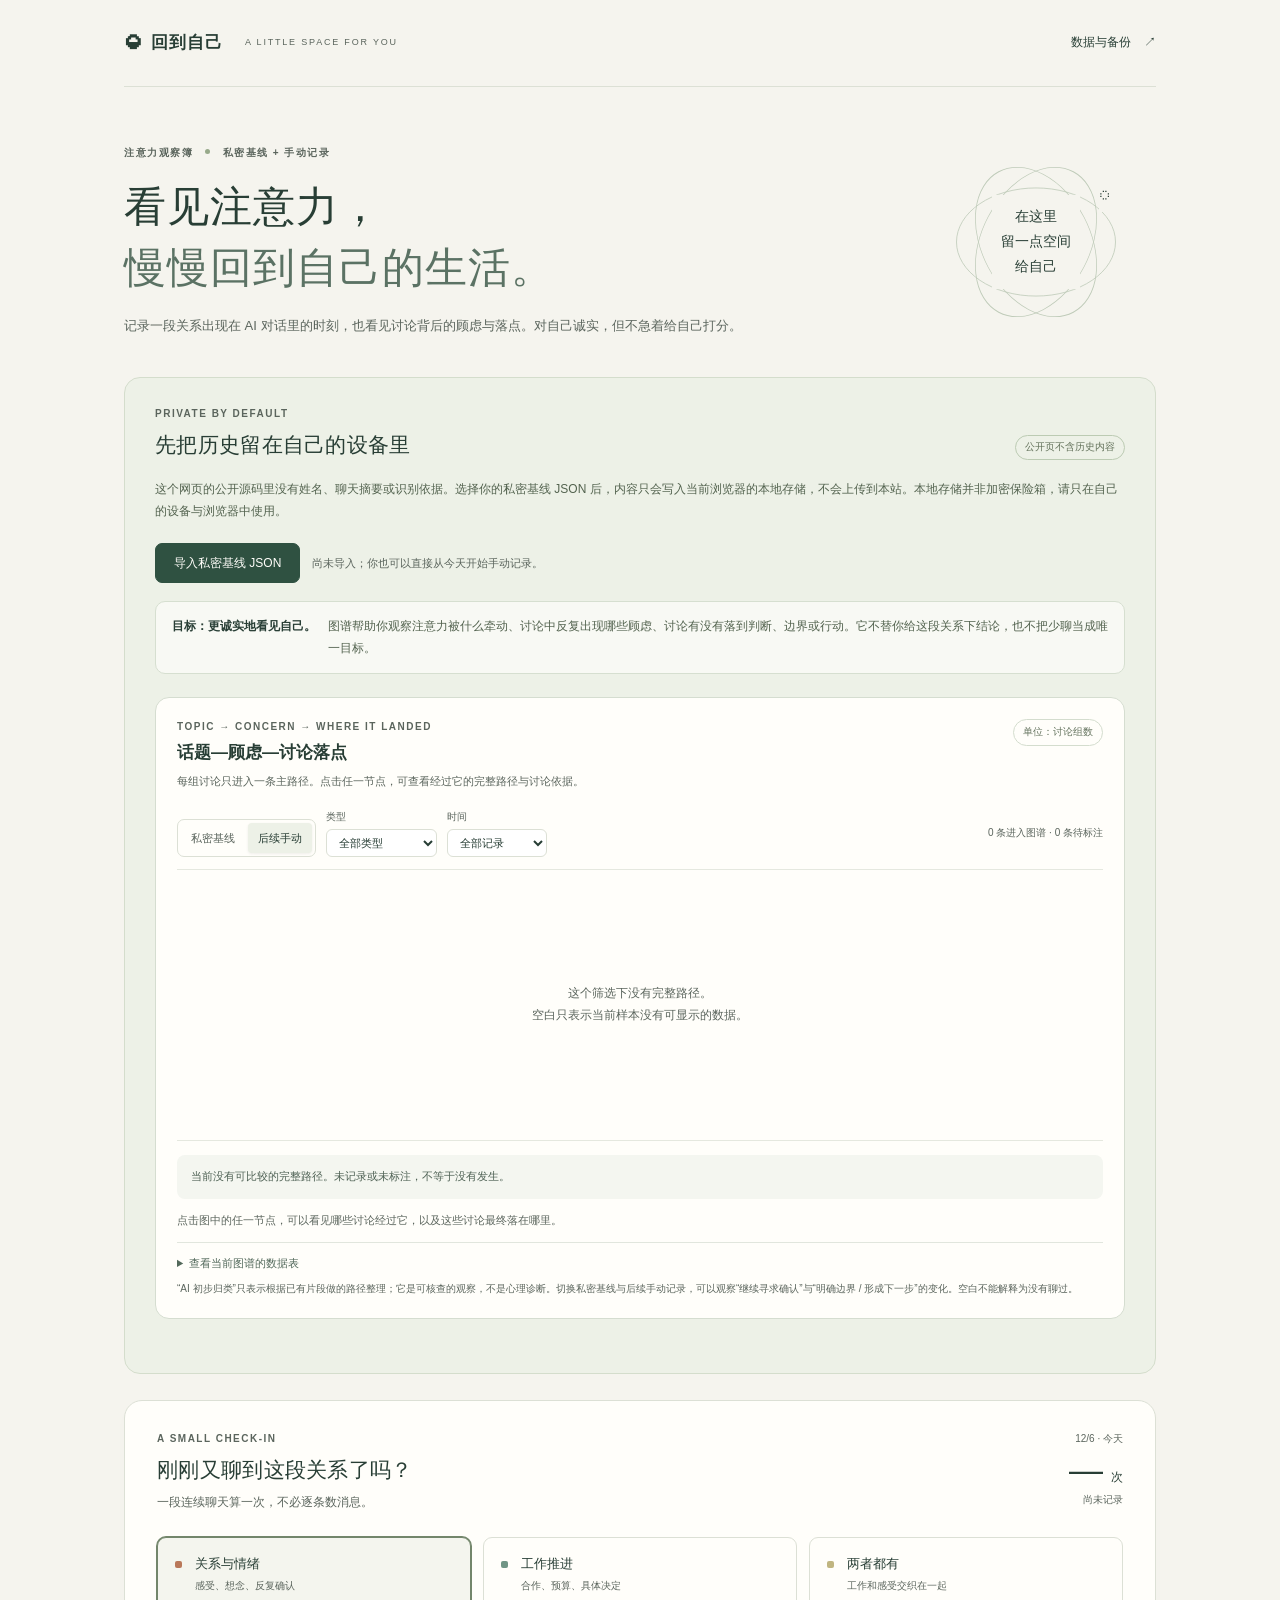
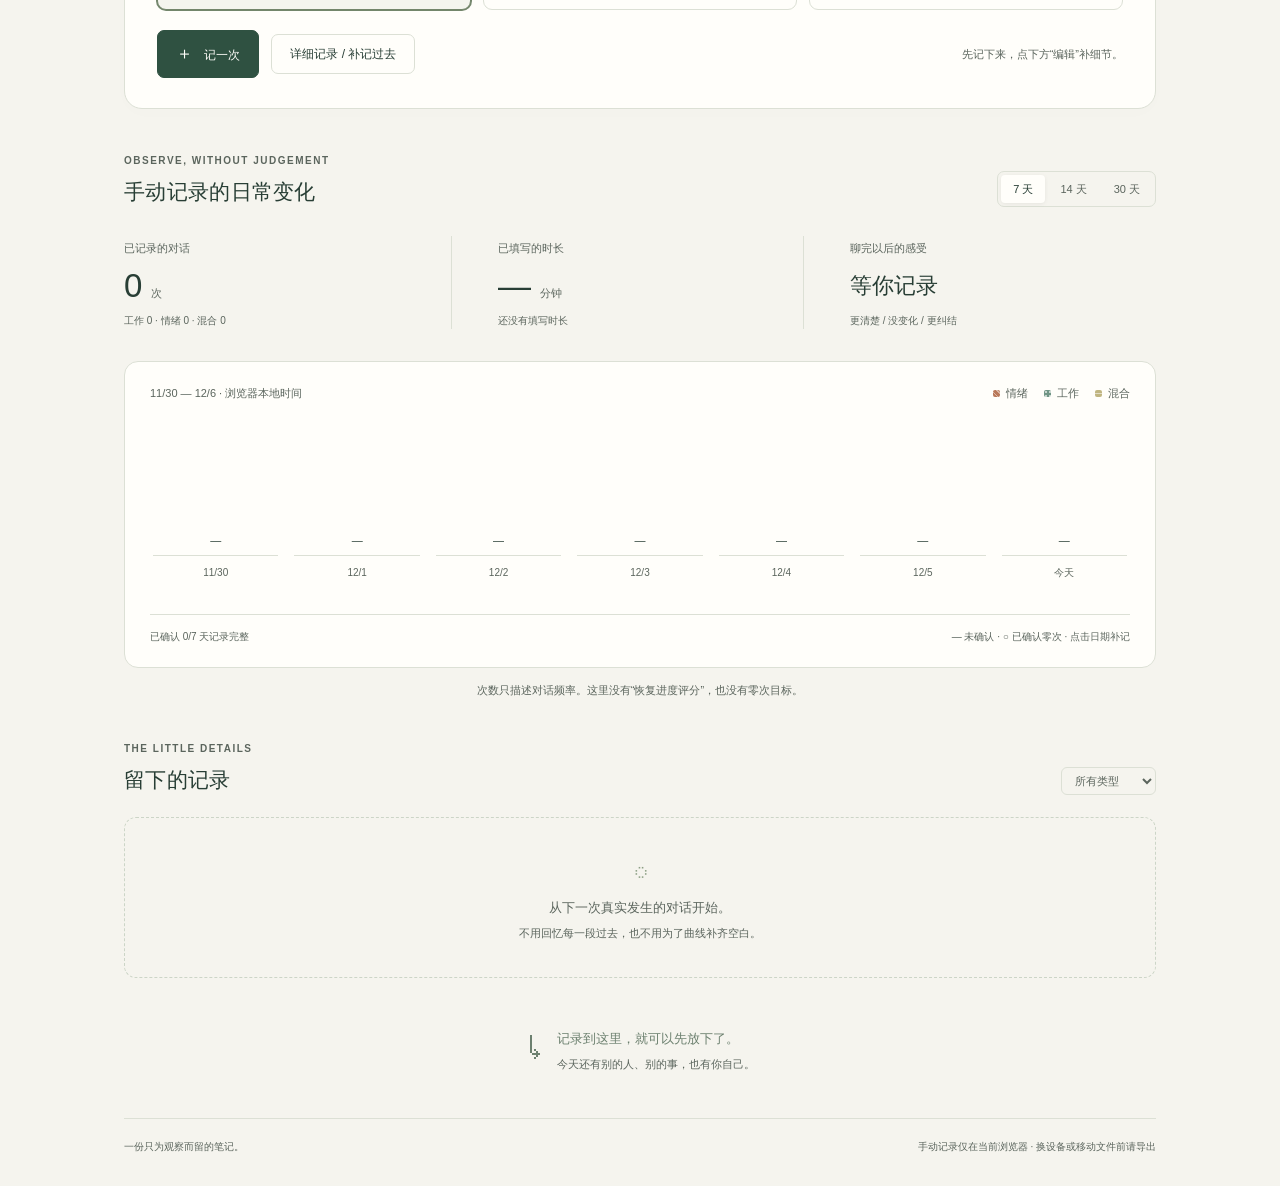
==== commit c48cb5c9: "Polish attention notebook mobile chart and feedback" ====
--- a/attention-notebook/index.html
+++ b/attention-notebook/index.html
@@ -13,7 +13,7 @@
 .purpose-note{display:flex;gap:12px;align-items:flex-start;margin:18px 0 22px;padding:14px 16px;background:#f8f9f4;border:1px solid #d6dfd0;border-radius:10px;font-size:12px;line-height:1.8;color:#53634f}.purpose-note strong{flex:0 0 auto;color:var(--ink);font-weight:600}.path-monitor{margin:23px 0 26px;padding:21px;background:#fffefa;border:1px solid #d5ddd0;border-radius:14px}.map-head{display:flex;justify-content:space-between;align-items:flex-start;gap:18px}.map-head h3{font-size:17px;font-weight:600;margin:3px 0 5px}.map-head p{font-size:11px;line-height:1.75;color:var(--muted);margin:0;max-width:590px}.map-unit{font-size:10px;color:#65745f;border:1px solid #d4ddce;border-radius:14px;padding:4px 9px;white-space:nowrap}.map-toolbar{display:flex;flex-wrap:wrap;align-items:end;gap:10px;margin:18px 0 10px}.map-source{display:flex;border:1px solid var(--line);border-radius:7px;padding:3px;gap:3px}.map-source button{border:0;border-radius:4px;background:transparent;color:var(--muted);font-size:11px;padding:6px 10px}.map-source button[aria-pressed=true]{background:#edf1e7;color:var(--ink);box-shadow:0 1px 3px #0001}.map-filter{font-size:10px;color:var(--muted)}.map-filter select{display:block;margin-top:3px;border:1px solid var(--line);background:#fff;color:var(--ink);border-radius:6px;font-size:11px;padding:6px 26px 6px 8px}.map-status{margin-left:auto;align-self:center;font-size:10px;color:var(--muted)}.map-canvas{width:100%;min-height:260px;border-top:1px solid #e5e8df;border-bottom:1px solid #e5e8df;margin-top:12px;padding:10px 0}.map-canvas svg{display:block;width:100%;height:auto;overflow:visible}.map-edge{fill:none;stroke:#92a38d;stroke-linecap:round;opacity:.35;transition:opacity .15s}.map-edge.related{stroke:#587863;opacity:.7}.map-edge.dim{opacity:.07}.map-node{cursor:pointer;transition:opacity .15s}.map-node rect{stroke-width:1.2}.map-node text{pointer-events:none;fill:#30463b;font-size:12px}.map-node .node-count{font-size:10px;fill:#6c776d}.map-node.stage-topic rect{fill:#eef3ed;stroke:#b8cbb9}.map-node.stage-concern rect{fill:#f6f0e6;stroke:#d6c2a7}.map-node.stage-outcome rect{fill:#f1eeea;stroke:#c8bdb2}.map-node.related rect{stroke:#456957;stroke-width:1.8}.map-node.selected rect{fill:#dce9df;stroke:#274d3a;stroke-width:2.4}.map-node:focus-visible{outline:none}.map-node:focus-visible rect{stroke:#1f5538;stroke-width:3;filter:drop-shadow(0 0 2px #fff)}.map-node.dim{opacity:.24}.map-stage-title{font-size:11px;font-weight:600;letter-spacing:.08em;fill:#6b776d}.map-empty{display:grid;place-items:center;min-height:250px;text-align:center;color:var(--muted);font-size:12px;line-height:1.8}.map-insight{margin:14px 0 0;padding:12px 14px;background:#f4f6f0;border-radius:8px;color:#4e6154;font-size:11px;line-height:1.8}.map-selection{margin-top:12px}.map-selection-head{display:flex;align-items:center;justify-content:space-between;gap:12px}.map-selection-head strong{font-size:12px;font-weight:600}.map-selection-head span{font-size:10px;color:var(--muted);margin-left:8px}.map-selection-head button{border:0;background:transparent;color:#55705f;font-size:10px;padding:4px}.map-selection>p{font-size:11px;color:var(--muted);margin:0}.map-selection ul{list-style:none;padding:0;margin:9px 0 0;border-top:1px solid #e1e6dd}.map-selection li{display:grid;grid-template-columns:75px 1fr auto;gap:9px;padding:9px 0;border-bottom:1px solid #e1e6dd;font-size:11px}.map-selection li span{color:var(--muted)}.map-selection li em{font-style:normal;color:#68776b;font-size:10px}.map-selection li p{font-size:10px;line-height:1.6;color:var(--muted);margin:3px 0 0}.map-more{font-size:10px!important;color:var(--muted);margin:8px 0 0!important}.map-data{margin-top:13px;border-top:1px solid #e1e6dd;padding-top:11px}.map-data summary{cursor:pointer;font-size:11px;color:#53695b}.map-table-wrap{overflow:auto;margin-top:10px}.map-table{width:100%;min-width:690px;border-collapse:collapse;font-size:10px}.map-table th,.map-table td{text-align:left;padding:8px 7px;border-bottom:1px solid #e5e8e1;vertical-align:top}.map-table th{color:#68766c;font-weight:550}.path-fields{margin:2px 0 15px;border:1px solid #dce1d8;border-radius:8px;padding:0 12px}.path-fields summary{cursor:pointer;padding:11px 0;font-size:12px}.path-fields summary small{color:var(--muted);font-size:10px;margin-left:4px}.path-fields[open] summary{border-bottom:1px solid #e5e8e1;margin-bottom:13px}.record-path{color:#5e7465!important;font-size:10px!important}.record-path.pending{color:#8a8176!important}.map-note{font-size:10px;color:var(--muted);line-height:1.7;margin:8px 0 0}
 @media(max-width:620px){.purpose-note{display:block}.purpose-note strong{display:block;margin-bottom:3px}.path-monitor{padding:17px 12px}.map-head{display:block}.map-unit{display:inline-block;margin-top:8px}.map-toolbar{align-items:stretch}.map-source{width:100%}.map-source button{flex:1;min-height:44px}.map-filter{flex:1;min-width:120px}.map-filter select{width:100%;min-height:44px}.map-status{width:100%;margin-left:0}.map-canvas{min-height:500px;padding:6px 0}.map-node text{font-size:12.5px}.map-node .node-count{font-size:10.5px}.map-selection li{grid-template-columns:58px 1fr}.map-selection li em{grid-column:2}.form-grid.path-grid{grid-template-columns:1fr}.map-head h3{font-size:16px}.map-table{min-width:0}.map-table thead{position:absolute;width:1px;height:1px;overflow:hidden;clip:rect(0,0,0,0)}.map-table,.map-table tbody,.map-table tr,.map-table td{display:block;width:100%}.map-table tr{padding:9px 0;border-bottom:1px solid #e5e8e1}.map-table td{display:grid;grid-template-columns:76px 1fr;gap:8px;border:0;padding:3px 0}.map-table td:before{content:attr(data-label);color:#68766c;font-weight:550}}
 .baseline-actions{display:flex;flex-wrap:wrap;align-items:center;gap:12px;margin:20px 0 6px}.baseline-actions .file-button{display:inline-flex;align-items:center;margin:0}.baseline-status{font-size:11px;line-height:1.7;color:var(--muted);flex:1;min-width:230px}.baseline-actions .danger{background:transparent}@media(max-width:520px){.baseline-actions{align-items:stretch}.baseline-actions .file-button,.baseline-actions .danger{justify-content:center;min-height:44px}.baseline-status{flex-basis:100%;min-width:0}}
-.map-node .node-count{fill:#53625a}.record-path.pending{color:#665d54!important}@media(max-width:520px){.chart.compact{grid-template-columns:repeat(var(--cols),minmax(36px,1fr));overflow-x:auto;overscroll-behavior-x:contain;scrollbar-width:thin;padding-bottom:8px}.chart.compact .chart-day{min-width:36px}.chart.compact .day-tag{display:block}}
+.map-node .node-count{fill:#53625a}.record-path.pending{color:#665d54!important}.legend .emotion,.stack i.emotion{background-color:var(--emotion);background-image:repeating-linear-gradient(45deg,transparent 0 3px,#fff7 3px 4px)}.legend .work,.stack i.work{background-color:var(--work);background-image:radial-gradient(#fff9 1px,transparent 1px);background-size:4px 4px}.legend .mixed,.stack i.mixed{background-color:var(--mixed);background-image:repeating-linear-gradient(0deg,transparent 0 3px,#fff8 3px 4px)}.stack i{box-shadow:inset 0 0 0 1px #53655a}@media(max-width:520px){.chart.compact{grid-template-columns:repeat(var(--cols),minmax(36px,1fr));overflow-x:auto;overscroll-behavior-x:contain;scrollbar-width:thin;padding-bottom:8px}.chart.compact .chart-day{min-width:36px}.chart.compact .day-tag{display:block}}
 
 </style>
 </head>
@@ -118,7 +118,7 @@
     try{localStorage.setItem(KEY,JSON.stringify(next));state=next;render();return true;}
     catch{toast('未能保存：浏览器存储不可用或已满。请先导出备份。');return false;}
   }
-  function toast(message, action, fn){clearTimeout(toastTimer);const box=$('toast'),b=box.querySelector('button'),hide=()=>box.hidden=true,resume=()=>{clearTimeout(toastTimer);toastTimer=setTimeout(hide,15000);};box.querySelector('span').textContent=message;b.hidden=!action;b.textContent=action||'';b.onclick=()=>{box.hidden=true;fn?.();};box.onmouseenter=box.onfocusin=()=>clearTimeout(toastTimer);box.onmouseleave=box.onfocusout=resume;box.hidden=false;resume();}
+  function toast(message, action, fn){clearTimeout(toastTimer);const box=$('toast'),b=box.querySelector('button'),hide=()=>box.hidden=true,resume=()=>{clearTimeout(toastTimer);toastTimer=setTimeout(hide,15000);};box.querySelector('span').textContent=message;b.hidden=!action;b.textContent=action||'';b.onclick=()=>{box.hidden=true;fn?.();};box.onmouseenter=box.onfocusin=()=>clearTimeout(toastTimer);box.onmouseleave=box.onfocusout=resume;box.hidden=false;resume();if(action)b.focus?.({preventScroll:true});}
   function dayEntries(date){return state.entries.filter(e=>e.date===date);}
   function counts(entries){return entries.reduce((a,e)=>(a[e.kind]++,a),{emotion:0,work:0,mixed:0});}
   function render(){
@@ -138,7 +138,7 @@
     $('stat-feeling-detail').textContent=filled?`更清楚 ${f.clearer} · 没变化 ${f.same} · 更纠结 ${f.tangled}`:'更清楚 / 没变化 / 更纠结';
     $('period-label').textContent=shortDate(dates[0])+' — '+shortDate(t)+' · 浏览器本地时间';
     const max=Math.max(1,...dates.map(d=>dayEntries(d).length));
-    const chart=$('chart');chart.style.setProperty('--cols',range);chart.classList.toggle('compact',range>14);
+    const chart=$('chart');chart.style.setProperty('--cols',range);chart.classList.toggle('compact',range>7);
     chart.innerHTML=dates.map(d=>{const es=dayEntries(d), c=counts(es), done=state.completeDays.includes(d);const summary=es.length?`${es.length} 次，情绪 ${c.emotion}，工作 ${c.work}，混合 ${c.mixed}`:done?'确认零次':'尚未记录';return `<button class="chart-day" data-date="${d}" aria-label="${d}，${summary}，${done?'已确认记全':'未确认记全'}，点击查看"><span class="bar-space"><span class="bar-total">${es.length?es.length:done?'○':'—'}</span><span class="stack">${['emotion','work','mixed'].map(k=>c[k]?`<i class="${k}" style="height:${c[k]/max*96}px"></i>`:'').join('')}</span></span><span class="day-label">${d===t?'今天':shortDate(d)}</span><span class="day-tag">${done?'已确认':es.length?'待确认':''}</span></button>`;}).join('');
     chart.querySelectorAll('[data-date]').forEach(b=>b.onclick=()=>openDay(b.dataset.date));
     const n=dates.filter(d=>state.completeDays.includes(d)).length;
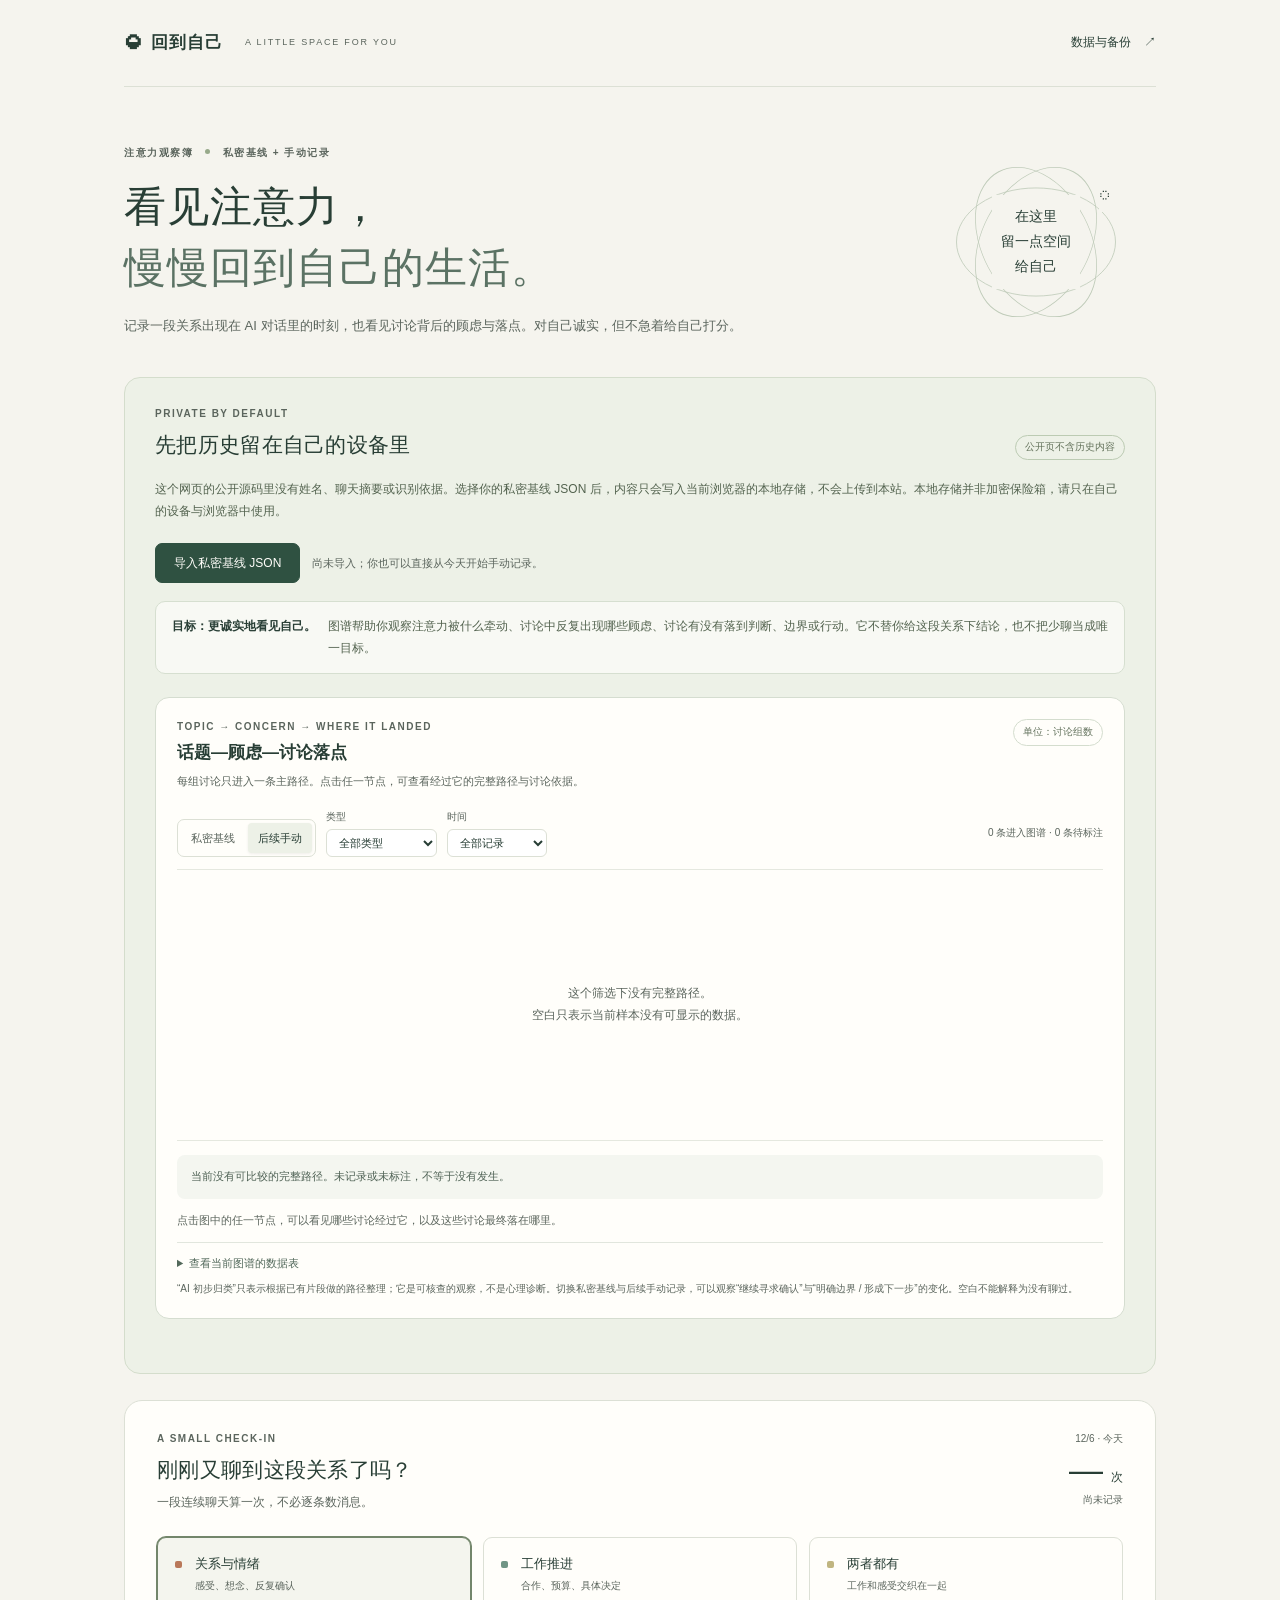
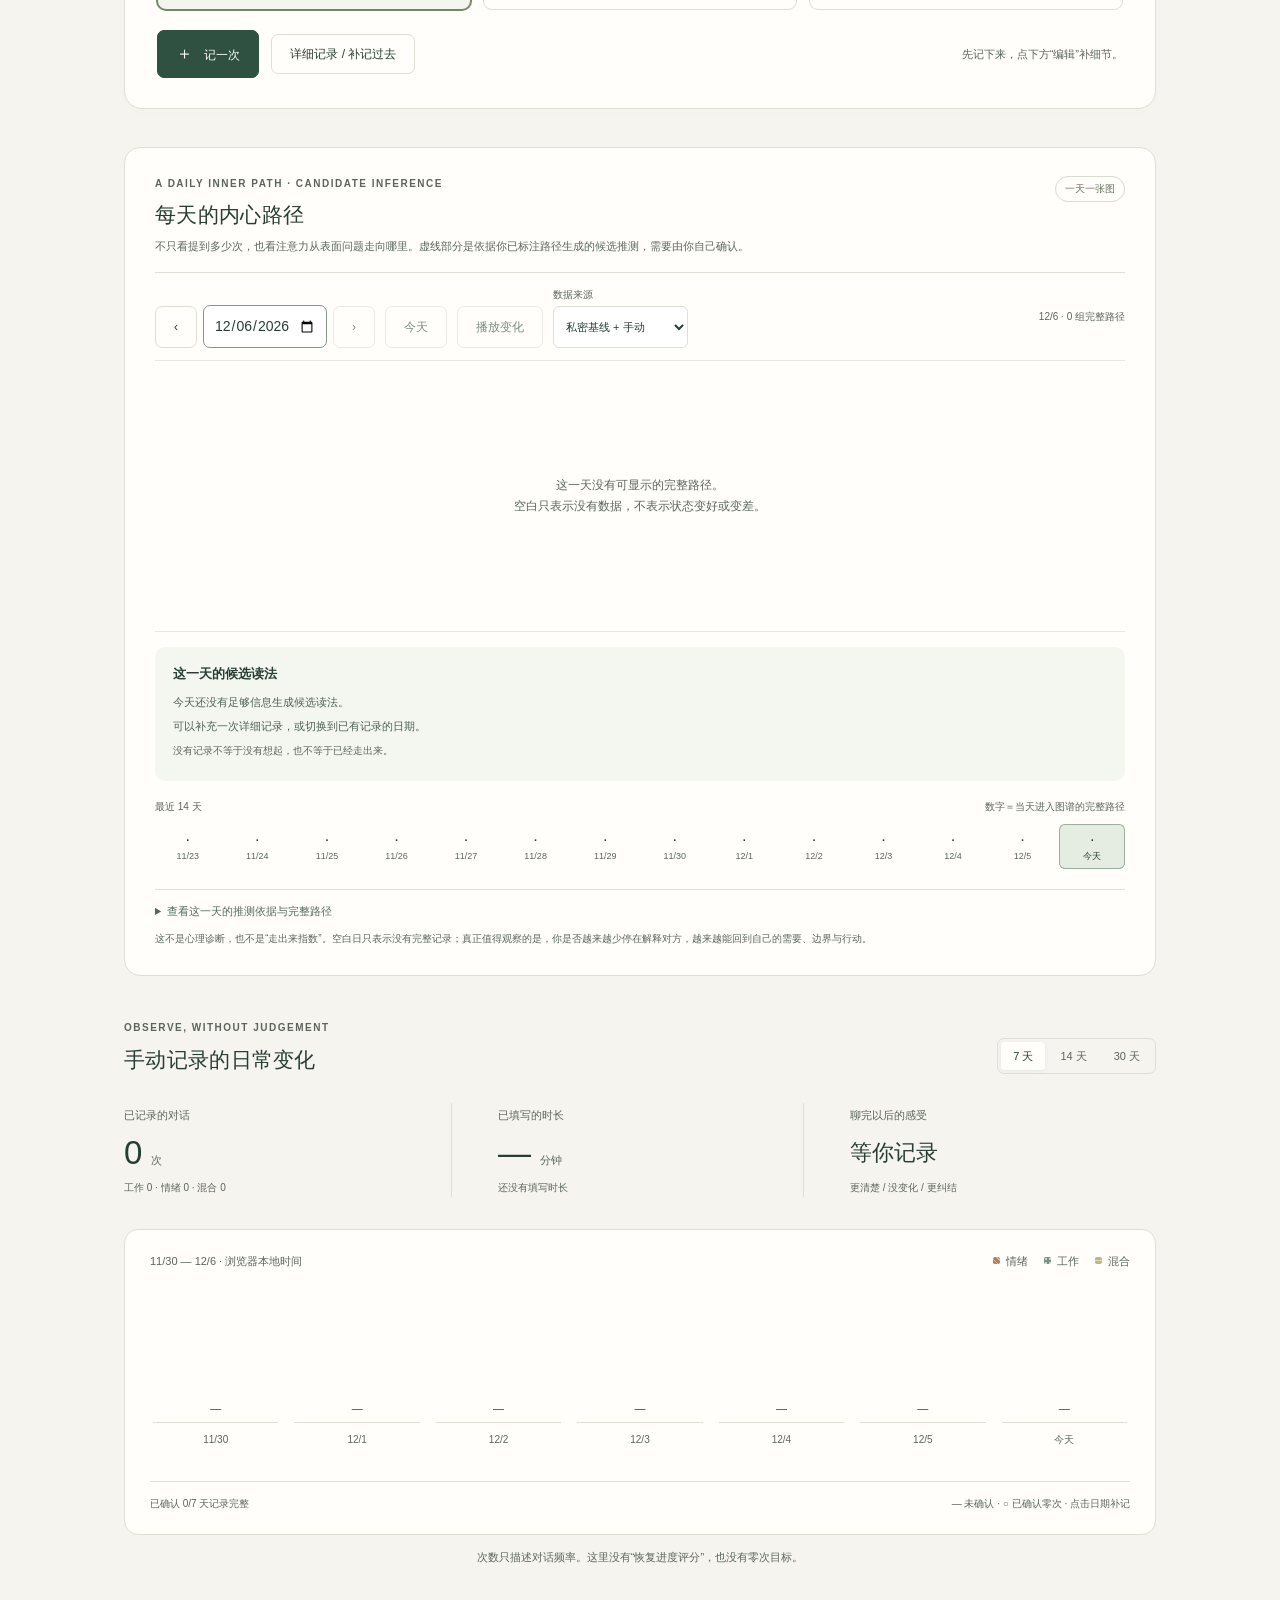
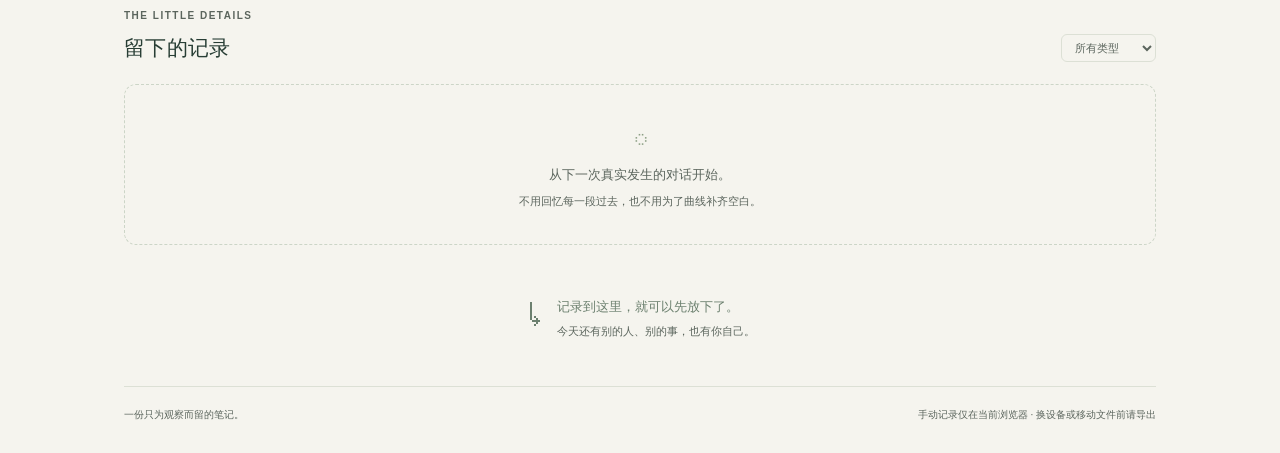
==== commit f5ef15db: "Add daily inner-path visualization" ====
--- a/attention-notebook/index.html
+++ b/attention-notebook/index.html
@@ -13,7 +13,10 @@
 .purpose-note{display:flex;gap:12px;align-items:flex-start;margin:18px 0 22px;padding:14px 16px;background:#f8f9f4;border:1px solid #d6dfd0;border-radius:10px;font-size:12px;line-height:1.8;color:#53634f}.purpose-note strong{flex:0 0 auto;color:var(--ink);font-weight:600}.path-monitor{margin:23px 0 26px;padding:21px;background:#fffefa;border:1px solid #d5ddd0;border-radius:14px}.map-head{display:flex;justify-content:space-between;align-items:flex-start;gap:18px}.map-head h3{font-size:17px;font-weight:600;margin:3px 0 5px}.map-head p{font-size:11px;line-height:1.75;color:var(--muted);margin:0;max-width:590px}.map-unit{font-size:10px;color:#65745f;border:1px solid #d4ddce;border-radius:14px;padding:4px 9px;white-space:nowrap}.map-toolbar{display:flex;flex-wrap:wrap;align-items:end;gap:10px;margin:18px 0 10px}.map-source{display:flex;border:1px solid var(--line);border-radius:7px;padding:3px;gap:3px}.map-source button{border:0;border-radius:4px;background:transparent;color:var(--muted);font-size:11px;padding:6px 10px}.map-source button[aria-pressed=true]{background:#edf1e7;color:var(--ink);box-shadow:0 1px 3px #0001}.map-filter{font-size:10px;color:var(--muted)}.map-filter select{display:block;margin-top:3px;border:1px solid var(--line);background:#fff;color:var(--ink);border-radius:6px;font-size:11px;padding:6px 26px 6px 8px}.map-status{margin-left:auto;align-self:center;font-size:10px;color:var(--muted)}.map-canvas{width:100%;min-height:260px;border-top:1px solid #e5e8df;border-bottom:1px solid #e5e8df;margin-top:12px;padding:10px 0}.map-canvas svg{display:block;width:100%;height:auto;overflow:visible}.map-edge{fill:none;stroke:#92a38d;stroke-linecap:round;opacity:.35;transition:opacity .15s}.map-edge.related{stroke:#587863;opacity:.7}.map-edge.dim{opacity:.07}.map-node{cursor:pointer;transition:opacity .15s}.map-node rect{stroke-width:1.2}.map-node text{pointer-events:none;fill:#30463b;font-size:12px}.map-node .node-count{font-size:10px;fill:#6c776d}.map-node.stage-topic rect{fill:#eef3ed;stroke:#b8cbb9}.map-node.stage-concern rect{fill:#f6f0e6;stroke:#d6c2a7}.map-node.stage-outcome rect{fill:#f1eeea;stroke:#c8bdb2}.map-node.related rect{stroke:#456957;stroke-width:1.8}.map-node.selected rect{fill:#dce9df;stroke:#274d3a;stroke-width:2.4}.map-node:focus-visible{outline:none}.map-node:focus-visible rect{stroke:#1f5538;stroke-width:3;filter:drop-shadow(0 0 2px #fff)}.map-node.dim{opacity:.24}.map-stage-title{font-size:11px;font-weight:600;letter-spacing:.08em;fill:#6b776d}.map-empty{display:grid;place-items:center;min-height:250px;text-align:center;color:var(--muted);font-size:12px;line-height:1.8}.map-insight{margin:14px 0 0;padding:12px 14px;background:#f4f6f0;border-radius:8px;color:#4e6154;font-size:11px;line-height:1.8}.map-selection{margin-top:12px}.map-selection-head{display:flex;align-items:center;justify-content:space-between;gap:12px}.map-selection-head strong{font-size:12px;font-weight:600}.map-selection-head span{font-size:10px;color:var(--muted);margin-left:8px}.map-selection-head button{border:0;background:transparent;color:#55705f;font-size:10px;padding:4px}.map-selection>p{font-size:11px;color:var(--muted);margin:0}.map-selection ul{list-style:none;padding:0;margin:9px 0 0;border-top:1px solid #e1e6dd}.map-selection li{display:grid;grid-template-columns:75px 1fr auto;gap:9px;padding:9px 0;border-bottom:1px solid #e1e6dd;font-size:11px}.map-selection li span{color:var(--muted)}.map-selection li em{font-style:normal;color:#68776b;font-size:10px}.map-selection li p{font-size:10px;line-height:1.6;color:var(--muted);margin:3px 0 0}.map-more{font-size:10px!important;color:var(--muted);margin:8px 0 0!important}.map-data{margin-top:13px;border-top:1px solid #e1e6dd;padding-top:11px}.map-data summary{cursor:pointer;font-size:11px;color:#53695b}.map-table-wrap{overflow:auto;margin-top:10px}.map-table{width:100%;min-width:690px;border-collapse:collapse;font-size:10px}.map-table th,.map-table td{text-align:left;padding:8px 7px;border-bottom:1px solid #e5e8e1;vertical-align:top}.map-table th{color:#68766c;font-weight:550}.path-fields{margin:2px 0 15px;border:1px solid #dce1d8;border-radius:8px;padding:0 12px}.path-fields summary{cursor:pointer;padding:11px 0;font-size:12px}.path-fields summary small{color:var(--muted);font-size:10px;margin-left:4px}.path-fields[open] summary{border-bottom:1px solid #e5e8e1;margin-bottom:13px}.record-path{color:#5e7465!important;font-size:10px!important}.record-path.pending{color:#8a8176!important}.map-note{font-size:10px;color:var(--muted);line-height:1.7;margin:8px 0 0}
 @media(max-width:620px){.purpose-note{display:block}.purpose-note strong{display:block;margin-bottom:3px}.path-monitor{padding:17px 12px}.map-head{display:block}.map-unit{display:inline-block;margin-top:8px}.map-toolbar{align-items:stretch}.map-source{width:100%}.map-source button{flex:1;min-height:44px}.map-filter{flex:1;min-width:120px}.map-filter select{width:100%;min-height:44px}.map-status{width:100%;margin-left:0}.map-canvas{min-height:500px;padding:6px 0}.map-node text{font-size:12.5px}.map-node .node-count{font-size:10.5px}.map-selection li{grid-template-columns:58px 1fr}.map-selection li em{grid-column:2}.form-grid.path-grid{grid-template-columns:1fr}.map-head h3{font-size:16px}.map-table{min-width:0}.map-table thead{position:absolute;width:1px;height:1px;overflow:hidden;clip:rect(0,0,0,0)}.map-table,.map-table tbody,.map-table tr,.map-table td{display:block;width:100%}.map-table tr{padding:9px 0;border-bottom:1px solid #e5e8e1}.map-table td{display:grid;grid-template-columns:76px 1fr;gap:8px;border:0;padding:3px 0}.map-table td:before{content:attr(data-label);color:#68766c;font-weight:550}}
 .baseline-actions{display:flex;flex-wrap:wrap;align-items:center;gap:12px;margin:20px 0 6px}.baseline-actions .file-button{display:inline-flex;align-items:center;margin:0}.baseline-status{font-size:11px;line-height:1.7;color:var(--muted);flex:1;min-width:230px}.baseline-actions .danger{background:transparent}@media(max-width:520px){.baseline-actions{align-items:stretch}.baseline-actions .file-button,.baseline-actions .danger{justify-content:center;min-height:44px}.baseline-status{flex-basis:100%;min-width:0}}
-.map-node .node-count{fill:#53625a}.record-path.pending{color:#665d54!important}.legend .emotion,.stack i.emotion{background-color:var(--emotion);background-image:repeating-linear-gradient(45deg,transparent 0 3px,#fff7 3px 4px)}.legend .work,.stack i.work{background-color:var(--work);background-image:radial-gradient(#fff9 1px,transparent 1px);background-size:4px 4px}.legend .mixed,.stack i.mixed{background-color:var(--mixed);background-image:repeating-linear-gradient(0deg,transparent 0 3px,#fff8 3px 4px)}.stack i{box-shadow:inset 0 0 0 1px #53655a}@media(max-width:520px){.chart.compact{grid-template-columns:repeat(var(--cols),minmax(36px,1fr));overflow-x:auto;overscroll-behavior-x:contain;scrollbar-width:thin;padding-bottom:8px}.chart.compact .chart-day{min-width:36px}.chart.compact .day-tag{display:block}}
+.map-node .node-count{fill:#53625a}.record-path.pending{color:#665d54!important}.legend .emotion,.stack i.emotion{background-color:var(--emotion);background-image:repeating-linear-gradient(45deg,transparent 0 3px,#fff7 3px 4px)}.legend .work,.stack i.work{background-color:var(--work);background-image:radial-gradient(#fff9 1px,transparent 1px);background-size:4px 4px}.legend .mixed,.stack i.mixed{background-color:var(--mixed);background-image:repeating-linear-gradient(0deg,transparent 0 3px,#fff8 3px 4px)}.stack i{box-shadow:inset 0 0 0 1px #53655a}@media(max-width:760px){.chart.compact{grid-template-columns:repeat(var(--cols),minmax(36px,1fr));overflow-x:auto;overscroll-behavior-x:contain;scrollbar-width:thin;padding-bottom:8px}.chart.compact .chart-day{min-width:36px}.chart.compact .day-tag{display:block}}
+
+.inner-daily{margin:38px 0 42px;padding:28px 30px;background:var(--white);border:1px solid var(--line);border-radius:16px}.inner-daily .section-head{align-items:flex-start;margin-bottom:15px}.inner-daily .section-head p{max-width:650px;margin:7px 0 0;color:var(--muted);font-size:11px;line-height:1.8}.inner-controls{display:flex;align-items:end;flex-wrap:wrap;gap:10px;padding:14px 0 12px;border-top:1px solid var(--line)}.inner-date-nav{display:flex;align-items:center;gap:6px}.inner-date-nav button{min-width:42px;min-height:42px;padding:8px 11px}.inner-date-nav input{min-height:42px;border:1px solid #86978b;border-radius:7px;padding:8px 10px;background:white;color:var(--ink)}.inner-controls .map-filter{min-width:112px}.inner-controls .map-filter select{min-height:42px}.inner-controls>.secondary{min-height:42px}.inner-status{margin-left:auto;align-self:center;font-size:10px;color:var(--muted)}.inner-map-canvas{width:100%;min-height:260px;border-top:1px solid #e5e8df;border-bottom:1px solid #e5e8df;padding:10px 0}.inner-map-canvas svg{display:block;width:100%;height:auto;overflow:visible}.inner-edge{fill:none;stroke:#7f9587;stroke-linecap:round;stroke-dasharray:6 5;opacity:.48}.inner-node rect{stroke-width:1.2}.inner-node text{fill:#30463b;font-size:11.5px;pointer-events:none}.inner-node .node-count{font-size:10px;fill:#59685f}.inner-node.stage-topic rect{fill:#eef3ed;stroke:#b8cbb9}.inner-node.stage-care rect{fill:#f6f0e6;stroke:#d6c2a7;stroke-dasharray:4 3}.inner-node.stage-loop rect{fill:#f4ebe7;stroke:#d3b8aa;stroke-dasharray:4 3}.inner-node.stage-need rect{fill:#edf1e8;stroke:#bac9b3;stroke-dasharray:4 3}.inner-node.stage-outcome rect{fill:#f1eeea;stroke:#c8bdb2}.inner-stage-title{font-size:10px;font-weight:600;letter-spacing:.08em;fill:#68766c}.inner-reading{margin:15px 0 0;padding:16px 18px;background:#f4f6f0;border-radius:10px}.inner-reading h3{font-size:13px;font-weight:600;margin:0 0 8px}.inner-reading p{margin:5px 0;color:#4e6154;font-size:11px;line-height:1.8}.inner-reading .inner-disclaimer{color:var(--muted);font-size:10px}.inner-strip-wrap{margin-top:18px}.inner-strip-head{display:flex;justify-content:space-between;gap:12px;margin-bottom:8px;font-size:10px;color:var(--muted)}.inner-strip{display:grid;grid-template-columns:repeat(14,minmax(34px,1fr));gap:4px;overflow-x:auto;padding-bottom:5px}.inner-day{min-width:34px;border:0;border-radius:6px;background:transparent;color:var(--muted);padding:7px 2px 5px;text-align:center}.inner-day:hover{background:#f0f3ec}.inner-day[aria-pressed=true]{background:#e5ece2;color:var(--ink);box-shadow:inset 0 0 0 1px #9daf9c}.inner-day strong{display:block;color:var(--ink);font-size:11px;font-weight:550;min-height:18px}.inner-day span{display:block;font-size:9px;white-space:nowrap}.inner-evidence{margin-top:15px;border-top:1px solid var(--line);padding-top:12px}.inner-evidence summary{cursor:pointer;font-size:11px;color:#53695b}.inner-path-list{list-style:none;padding:0;margin:10px 0 0}.inner-path-list li{padding:10px 0;border-bottom:1px solid #e5e8e1;font-size:11px}.inner-path-list strong{font-weight:550}.inner-path-list p{margin:4px 0 0;color:var(--muted);line-height:1.7}.inner-path-meta{font-size:10px;color:#68776b}.inner-note{margin:10px 0 0;color:var(--muted);font-size:10px;line-height:1.75}.inner-empty{display:grid;place-items:center;min-height:250px;color:var(--muted);text-align:center;font-size:12px;line-height:1.8}.inner-play-active{background:var(--green)!important;color:#fff!important;border-color:var(--green)!important}
+@media(max-width:700px){.inner-daily{padding:22px 16px}.inner-controls{align-items:stretch}.inner-date-nav{width:100%}.inner-date-nav input{flex:1;min-width:0}.inner-controls .map-filter{flex:1 1 100%}.inner-controls .map-filter select{width:100%}.inner-controls>.secondary{flex:1}.inner-status{width:100%;margin-left:0}.inner-map-canvas{min-height:500px}.inner-strip{grid-template-columns:repeat(14,minmax(42px,1fr))}.inner-day{min-width:42px;min-height:44px}.inner-node text{font-size:12px}.inner-node .node-count{font-size:10.5px}}
 
 </style>
 </head>
@@ -28,7 +31,7 @@
 <div class="baseline-actions"><label class="primary file-button" for="import-baseline">导入私密基线 JSON<input type="file" id="import-baseline" class="sr-only" accept="application/json,.json"></label><button type="button" id="remove-baseline" class="danger" hidden>从此浏览器移除基线</button><span id="baseline-status" class="baseline-status" role="status">尚未导入；你也可以直接从今天开始手动记录。</span></div>
 <div class="purpose-note"><strong>目标：更诚实地看见自己。</strong><span>图谱帮助你观察注意力被什么牵动、讨论中反复出现哪些顾虑、讨论有没有落到判断、边界或行动。它不替你给这段关系下结论，也不把少聊当成唯一目标。</span></div>
 <section class="path-monitor" aria-labelledby="map-title">
-  <div class="map-head"><div><div class="eyebrow">TOPIC → CONCERN → WHERE IT LANDED</div><h3 id="map-title">话题—顾虑—讨论落点</h3><p>每组讨论只进入一条主路径。点击任一节点，可查看经过它的完整路径与讨论依据。</p></div><span class="map-unit">单位：讨论组数</span></div>
+  <div class="map-head"><div><div class="eyebrow">TOPIC → CONCERN → WHERE IT LANDED</div><h3 id="map-title" tabindex="-1">话题—顾虑—讨论落点</h3><p>每组讨论只进入一条主路径。点击任一节点，可查看经过它的完整路径与讨论依据。</p></div><span class="map-unit">单位：讨论组数</span></div>
   <div class="map-toolbar">
     <div class="map-source" role="group" aria-label="图谱数据来源"><button type="button" data-map-source="history" aria-pressed="false">私密基线</button><button type="button" data-map-source="manual" aria-pressed="true">后续手动</button></div>
     <label class="map-filter">类型<select id="map-kind"><option value="all">全部类型</option><option value="emotion">关系与情绪</option><option value="work">工作推进</option><option value="mixed">两者都有</option></select></label>
@@ -50,6 +53,21 @@
         </fieldset>
         <div class="quick-actions"><button id="quick-add" class="primary"><span aria-hidden="true">＋</span> 记一次</button><button id="detail-add" class="secondary">详细记录 / 补记过去</button><span class="save-note">先记下来，点下方“编辑”补细节。</span></div>
       </section>
+      <section class="inner-daily" aria-labelledby="inner-title">
+        <div class="section-head"><div><div class="eyebrow">A DAILY INNER PATH · CANDIDATE INFERENCE</div><h2 id="inner-title">每天的内心路径</h2><p>不只看提到多少次，也看注意力从表面问题走向哪里。虚线部分是依据你已标注路径生成的候选推测，需要由你自己确认。</p></div><span class="map-unit">一天一张图</span></div>
+        <div class="inner-controls">
+          <div class="inner-date-nav" role="group" aria-label="切换图谱日期"><button id="inner-prev" class="secondary" type="button" aria-label="前一天">‹</button><input id="inner-date" type="date" aria-label="图谱日期"><button id="inner-next" class="secondary" type="button" aria-label="后一天">›</button></div>
+          <button id="inner-today" class="secondary" type="button">今天</button>
+          <button id="inner-play" class="secondary" type="button" aria-pressed="false">播放变化</button>
+          <label class="map-filter">数据来源<select id="inner-source"><option value="all">私密基线 + 手动</option><option value="history">只看私密基线</option><option value="manual">只看手动记录</option></select></label>
+          <span id="inner-status" class="inner-status" aria-live="polite"></span>
+        </div>
+        <div id="inner-map" class="inner-map-canvas"></div>
+        <div class="inner-reading" aria-live="polite" aria-atomic="true"><h3>这一天的候选读法</h3><p id="inner-reading-main"></p><p id="inner-reading-loop"></p><p id="inner-reading-confidence" class="inner-disclaimer"></p></div>
+        <div class="inner-strip-wrap"><div class="inner-strip-head"><span>最近 14 天</span><span>数字＝当天进入图谱的完整路径</span></div><div id="inner-strip" class="inner-strip" role="group" aria-label="最近十四天的每日路径"></div></div>
+        <details id="inner-evidence" class="inner-evidence"><summary>查看这一天的推测依据与完整路径</summary><div id="inner-path-list"></div></details>
+        <p class="inner-note">这不是心理诊断，也不是“走出来指数”。空白日只表示没有完整记录；真正值得观察的是，你是否越来越少停在解释对方，越来越能回到自己的需要、边界与行动。</p>
+      </section>
       <section class="trends" aria-labelledby="trends-title"><div class="section-head"><div><div class="eyebrow">OBSERVE, WITHOUT JUDGEMENT</div><h2 id="trends-title">手动记录的日常变化</h2></div><div class="range-tabs" role="group" aria-label="趋势时间范围"><button data-range="7" aria-pressed="true">7 天</button><button data-range="14" aria-pressed="false">14 天</button><button data-range="30" aria-pressed="false">30 天</button></div></div>
         <div class="stats"><div><span>已记录的对话</span><strong id="stat-count">0<small>次</small></strong><p id="stat-kinds">工作 0 · 情绪 0 · 混合 0</p></div><div><span>已填写的时长</span><strong id="stat-minutes">—<small>分钟</small></strong><p id="stat-coverage">还没有填写时长</p></div><div><span>聊完以后的感受</span><strong id="stat-feeling" class="feeling-stat">等你记录</strong><p id="stat-feeling-detail">更清楚 / 没变化 / 更纠结</p></div></div>
         <div class="chart-card"><div class="chart-top"><div id="period-label"></div><div class="legend"><span><i class="swatch emotion"></i>情绪</span><span><i class="swatch work"></i>工作</span><span><i class="swatch mixed"></i>混合</span></div></div><div id="chart" class="chart" aria-label="每天记录次数，点击日期可确认记录完整或补记"></div><div class="chart-footer"><span id="complete-summary"></span><span>— 未确认 · ○ 已确认零次 · 点击日期补记</span></div></div>
@@ -61,7 +79,7 @@
   </div>
   <dialog id="record-dialog" aria-labelledby="record-form-title"><form id="record-form"><div class="modal-head"><div><div class="eyebrow">A MOMENT TO NOTICE</div><h2 id="record-form-title">补充这次记录</h2></div><button type="button" class="icon-btn" data-close aria-label="关闭">×</button></div><input type="hidden" id="record-id"><div class="form-grid"><label>日期<input id="record-date" type="date" required></label><label>时间<input id="record-time" type="time" required></label></div><label>这次聊了什么<select id="record-kind"><option value="emotion">关系与情绪</option><option value="work">工作推进</option><option value="mixed">两者都有</option></select></label><div class="form-grid"><label>大约多久 <small>选填</small><div class="input-unit"><input id="record-minutes" type="number" min="1" max="1440" step="1" placeholder="例如 15"><span>分钟</span></div></label><label>聊完之后 <small>选填</small><select id="record-feeling"><option value="">暂不填写</option><option value="clearer">更清楚</option><option value="same">没变化</option><option value="tangled">更纠结</option></select></label></div><label>是什么让你想聊？ <small>选填</small><select id="record-trigger"><option value="">暂不填写</option><option value="contact">刚和 TA 联系</option><option value="work">碰到工作问题</option><option value="memory">突然想起</option><option value="mention">别人提到 TA</option><option value="uncertain">想确认一个答案</option><option value="other">其他</option></select></label><details class="path-fields"><summary>补充“话题 → 顾虑 → 落点” <small>选填，三项填全后进入图谱</small></summary><div class="form-grid path-grid"><label>主要在聊<select id="record-topic"><option value="">暂不标注</option><option value="relationship_state">关系状态</option><option value="person_judgment">我对 TA 的判断</option><option value="collaboration_structure">合作结构</option><option value="product_brand">品牌与产品</option></select></label><label>核心顾虑<select id="record-concern"><option value="">暂不标注</option><option value="attachment">是否仍被牵引</option><option value="relationship_meaning">这段关系是否有真实意义</option><option value="autonomy_motive">我的动机与选择是否自主</option><option value="rights_resources">权责资源是否对等</option><option value="time_responsibility">投入与责任是否失控</option></select></label></div><label>讨论落点<select id="record-outcome"><option value="">暂不标注</option><option value="seeking_confirmation">继续寻求确认</option><option value="formed_judgment">形成判断</option><option value="set_boundary">明确边界</option><option value="next_action">形成下一步</option><option value="unresolved">仍未解决</option></select></label><p class="map-note">请选择最主要的一条路径。旧记录不会被自动猜测，未填全时显示为“待标注”。</p></details><label>留一句话 <small>选填，最多 240 字</small><textarea id="record-note" maxlength="240" rows="3" placeholder="也可以什么都不写。"></textarea></label><p id="form-error" class="error" role="alert"></p><div class="modal-actions"><button type="button" id="delete-record" class="danger" hidden>删除这次</button><button type="submit" class="primary">保存记录</button></div></form></dialog>
   <dialog id="day-dialog" aria-labelledby="day-title"><div class="modal-head"><div><div class="eyebrow">ONE DAY AT A TIME</div><h2 id="day-title"></h2></div><button class="icon-btn" data-close aria-label="关闭">×</button></div><p id="day-description"></p><div id="day-counts" class="day-counts"></div><p id="day-status" class="quiet-note"></p><div class="modal-actions"><button class="secondary" id="day-add">补记一次</button><button class="primary" id="day-complete"></button></div><p class="help">确认表示这天已经记全。未确认的空白日不会算作零次；之后仍可以补记或撤销确认。</p></dialog>
-  <dialog id="backup-dialog" aria-labelledby="backup-title"><div class="modal-head"><div><div class="eyebrow">YOUR NOTES, YOUR CHOICE</div><h2 id="backup-title">数据与备份</h2></div><button class="icon-btn" data-close aria-label="关闭">×</button></div><p>页面不会自动读取 ChatGPT 或其他 AI 的聊天记录，只处理你主动导入或填写的内容。</p><p>私密基线与手动记录都保存在当前设备、当前浏览器中，不会自动同步到其他设备。清理浏览器数据可能会清除它们，换设备前请导出手动记录，并保留你的私密基线文件。</p><div class="backup-actions"><button id="export-json" class="primary">导出手动记录备份</button><button id="export-csv" class="secondary">导出表格 CSV</button><label class="secondary file-button" for="import-json">导入手动备份 JSON<input type="file" id="import-json" class="sr-only" accept="application/json,.json"></label></div><p class="help">手动备份与私密基线是两个独立文件，避免你不小心把历史摘要分享出去。JSON 可以完整恢复手动记录和日期确认状态；CSV 方便在表格中查看。</p><p id="backup-status" role="status"></p><div class="delete-zone"><button id="clear-all" class="danger">清除本浏览器的全部手动记录</button></div></dialog>
+  <dialog id="backup-dialog" aria-labelledby="backup-title"><div class="modal-head"><div><div class="eyebrow">YOUR NOTES, YOUR CHOICE</div><h2 id="backup-title">数据与备份</h2></div><button class="icon-btn" data-close aria-label="关闭">×</button></div><p>页面不会自动读取 ChatGPT 或其他 AI 的聊天记录，只处理你主动导入或填写的内容。</p><p>私密基线与手动记录都保存在当前设备、当前浏览器中，不会自动同步到其他设备。清理浏览器数据可能会清除它们，换设备前请导出手动记录，并保留你的私密基线文件。请避免在同一浏览器的多个标签页里同时编辑。</p><div class="backup-actions"><button id="export-json" class="primary">导出手动记录备份</button><button id="export-csv" class="secondary">导出表格 CSV</button><label class="secondary file-button" for="import-json">导入手动备份 JSON<input type="file" id="import-json" class="sr-only" accept="application/json,.json"></label></div><p class="help">手动备份与私密基线是两个独立文件，避免你不小心把历史摘要分享出去。JSON 可以完整恢复手动记录和日期确认状态；CSV 方便在表格中查看。</p><p id="backup-status" role="status"></p><div class="delete-zone"><button id="clear-all" class="danger">清除本浏览器的全部手动记录</button></div></dialog>
   <div id="toast" class="toast" role="status" hidden><span></span><button hidden></button></div>
   <div id="storage-error" class="storage-error" role="alert" hidden></div>
 <script>'use strict';
@@ -74,6 +92,11 @@
   const topics = {relationship_state:'关系状态',person_judgment:'对 TA 的判断',collaboration_structure:'合作结构',product_brand:'品牌与产品'};
   const concerns = {attachment:'是否仍被牵引',relationship_meaning:'关系是否有真实意义',autonomy_motive:'动机与选择是否自主',rights_resources:'权责资源是否对等',time_responsibility:'投入与责任是否失控'};
   const outcomes = {seeking_confirmation:'继续寻求确认',formed_judgment:'形成判断',set_boundary:'明确边界',next_action:'形成下一步',unresolved:'仍未解决'};
+  const cares = {connection:'情感连接与被选择',meaning:'过去真实且有意义',autonomy:'自主选择与作品归属',fairness:'平等、尊重与回报',sustainability:'时间边界与可持续投入'};
+  const loops = {read_other:'判断对方到底是什么人',seek_signal:'寻找被在意的证据',prove_meaning:'证明过去真实有意义',mix_work:'让工作继续承载关系问题',know_accept:'理智已知，情感仍在追赶',act_boundary:'从解释转向边界和行动',uncertainty:'难以容纳没有最终答案'};
+  const needs = {self_standard:'用自己的标准作决定',hold_feeling:'承接想念，不立刻求证',integrate:'允许有意义，也允许结束',separate:'分开合作条件与情感期待',pace:'允许情感慢一点，执行边界',invest_self:'把注意力投入自己的生活',tolerate:'容纳暂时没有最终答案'};
+  const careByConcern={attachment:'connection',relationship_meaning:'meaning',autonomy_motive:'autonomy',rights_resources:'fairness',time_responsibility:'sustainability'};
+  const needByLoop={read_other:'self_standard',seek_signal:'hold_feeling',prove_meaning:'integrate',mix_work:'separate',know_accept:'pace',act_boundary:'invest_self',uncertainty:'tolerate'};
   const confidenceLabels={high:'较高把握',medium:'中等把握',low:'低把握',self:'本人填写'};
   let historyPaths = [];
   const mapStages=[{key:'topic',title:'主要在聊',labels:topics},{key:'concern',title:'核心顾虑',labels:concerns},{key:'outcome',title:'讨论落点',labels:outcomes}];
@@ -87,7 +110,7 @@
   const validDate = x => typeof x==='string' && /^\d{4}-\d{2}-\d{2}$/.test(x) && !Number.isNaN(Date.parse(x+'T12:00:00Z')) && shift(x,0)===x && x>='2000-01-01' && x<=today();
   const shortDate = date => `${Number(date.slice(5,7))}/${Number(date.slice(8,10))}`;
   const newId = () => crypto.randomUUID ? crypto.randomUUID() : 'r-'+Date.now().toString(36)+'-'+Math.random().toString(36).slice(2);
-  let state={version:1,entries:[],completeDays:[]}, range=7, visible=30, selectedDay=today(), toastTimer, locked=false, mapSource='manual', mapKind='all', mapPeriod='all', mapSelected=null, mapMobile=null, mapResizeTimer, baselineLoadError='', baselineStored=false;
+  let state={version:1,entries:[],completeDays:[]}, range=7, visible=30, selectedDay=today(), toastTimer, locked=false, mapSource='manual', mapKind='all', mapPeriod='all', mapSelected=null, mapMobile=null, mapResizeTimer, baselineLoadError='', baselineStored=false, innerDate=today(), innerSource='all', innerTimer=null, innerMobile=null, innerDateTouched=false;
   function validate(raw){
     if(!raw || raw.version!==1 || !Array.isArray(raw.entries) || !Array.isArray(raw.completeDays) || raw.entries.length>50000 || raw.completeDays.length>20000) throw new Error('备份格式不正确，或文件过大。');
     const seen=new Set();
@@ -145,6 +168,7 @@
     $('complete-summary').textContent=`已确认 ${n}/${range} 天记录完整`;
     renderRecords();
     renderMap();
+    renderInnerDay();
   }
   function renderRecords(){
     const filter=$('record-filter').value;
@@ -155,6 +179,48 @@
     $('record-list').querySelectorAll('[data-edit]').forEach(b=>b.onclick=()=>openRecord(state.entries.find(e=>e.id===b.dataset.edit)));
   }
   function manualPathRows(){return state.entries.filter(e=>e.topic&&e.concern&&e.outcome).map(e=>({...e,source:'manual',title:e.note||`${labels[e.kind]}记录`,classification:'user_confirmed',confidence:'self',evidence:e.note||triggers[e.trigger]||'本人手动记录'}));}
+  function inferLoop(e){
+    if((e.outcome==='set_boundary'||e.outcome==='next_action'))return 'act_boundary';
+    if(e.kind==='mixed'&&['collaboration_structure','product_brand'].includes(e.topic))return 'mix_work';
+    if(e.topic==='person_judgment'&&e.outcome==='seeking_confirmation')return 'read_other';
+    if(e.concern==='attachment'&&e.outcome==='seeking_confirmation')return 'seek_signal';
+    if(e.concern==='relationship_meaning'&&e.outcome==='seeking_confirmation')return 'prove_meaning';
+    if(e.outcome==='formed_judgment')return 'know_accept';
+    if(e.outcome==='unresolved'||e.outcome==='seeking_confirmation')return 'uncertainty';
+    return 'know_accept';
+  }
+  function innerPathRow(e){const loop=inferLoop(e);return {...e,care:careByConcern[e.concern],loop,need:needByLoop[loop]};}
+  function allInnerRows(){return [...historyPaths,...manualPathRows()].filter(e=>e.topic&&e.concern&&e.outcome).map(innerPathRow);}
+  function scopedInnerRows(){return allInnerRows().filter(e=>innerSource==='all'||e.source===innerSource);}
+  const innerStages=[{key:'topic',title:'表面在聊',labels:topics},{key:'care',title:'可能在意',labels:cares},{key:'loop',title:'卡点 / 当前过渡',labels:loops},{key:'need',title:'可能需要',labels:needs},{key:'outcome',title:'当天走向',labels:outcomes}];
+  function dominantKeys(rows,key,limit=2){const c=mapCount(rows,key),max=Math.max(0,...Object.values(c));return {keys:Object.keys(c).filter(k=>c[k]===max&&max>0).slice(0,limit),count:max};}
+  function innerNodePositions(rows,mobile){
+    const measured=$('inner-map').clientWidth||0,width=mobile?Math.max(240,Math.min(640,Math.round(measured||320))):1100,positions={};
+    if(mobile){let cursor=8;for(const stage of innerStages){const keys=Object.keys(stage.labels).filter(k=>rows.some(e=>e[stage.key]===k)),start=cursor+31,nodeW=width-20;keys.forEach((key,i)=>{const x=10,y=start+i*55;positions[stage.key+':'+key]={x,y,w:nodeW,h:44,cx:x+nodeW/2,cy:y+22};});cursor=start+Math.max(1,keys.length)*55+47;}return {positions,width,height:Math.max(500,cursor-20)};}
+    const nodeW=180,xs=[10,235,460,685,910],maxKeys=Math.max(1,...innerStages.map(stage=>Object.keys(stage.labels).filter(k=>rows.some(e=>e[stage.key]===k)).length)),height=Math.max(270,73+maxKeys*54);innerStages.forEach((stage,si)=>{const keys=Object.keys(stage.labels).filter(k=>rows.some(e=>e[stage.key]===k)),total=keys.length*44+Math.max(0,keys.length-1)*10,start=52+(height-72-total)/2;keys.forEach((key,i)=>{const x=xs[si],y=start+i*54;positions[stage.key+':'+key]={x,y,w:nodeW,h:44,cx:x+nodeW/2,cy:y+22};});});return {positions,width,height};
+  }
+  function renderInnerSvg(rows){
+    if(!rows.length)return '<div class="inner-empty"><span>这一天没有可显示的完整路径。<br>空白只表示没有数据，不表示状态变好或变差。</span></div>';
+    const mobile=window.matchMedia?.('(max-width:700px)').matches??false,{positions,width,height}=innerNodePositions(rows,mobile);innerMobile=mobile;
+    let edges='';for(let i=0;i<innerStages.length-1;i++){const a=innerStages[i],b=innerStages[i+1],pairs={};rows.forEach(e=>{const key=e[a.key]+'|'+e[b.key];pairs[key]=(pairs[key]||0)+1;});Object.entries(pairs).forEach(([pair,count])=>{const [from,to]=pair.split('|'),p1=positions[a.key+':'+from],p2=positions[b.key+':'+to];if(!p1||!p2)return;let d;if(mobile){const y1=p1.y+p1.h,y2=p2.y,mid=(y1+y2)/2;d=`M ${p1.cx} ${y1} C ${p1.cx} ${mid}, ${p2.cx} ${mid}, ${p2.cx} ${y2}`;}else{const x1=p1.x+p1.w,x2=p2.x,mid=(x1+x2)/2;d=`M ${x1} ${p1.cy} C ${mid} ${p1.cy}, ${mid} ${p2.cy}, ${x2} ${p2.cy}`;}edges+=`<path class="inner-edge" d="${d}" stroke-width="${Math.min(9,Math.max(1.5,count*2.2))}" aria-hidden="true"><title>${count} 组：${esc(a.labels[from])} → ${esc(b.labels[to])}</title></path>`;});}
+    let nodes='';innerStages.forEach((stage,si)=>{const keys=Object.keys(stage.labels).filter(k=>positions[stage.key+':'+k]);if(mobile){const ys=keys.map(k=>positions[stage.key+':'+k].y);nodes+=`<text class="inner-stage-title" x="10" y="${Math.min(...ys)-13}">${stage.title}</text>`;}else nodes+=`<text class="inner-stage-title" x="${[10,235,460,685,910][si]}" y="25">${stage.title}</text>`;const counts=mapCount(rows,stage.key);keys.forEach(key=>{const p=positions[stage.key+':'+key];nodes+=`<g class="inner-node stage-${stage.key}" aria-label="${stage.title}：${esc(stage.labels[key])}，${counts[key]} 组"><rect x="${p.x}" y="${p.y}" width="${p.w}" height="${p.h}" rx="8"></rect><text x="${p.x+10}" y="${p.cy+4}">${esc(stage.labels[key])}</text><text class="node-count" text-anchor="end" x="${p.x+p.w-9}" y="${p.cy+4}">${counts[key]}</text></g>`;});});
+    return `<svg viewBox="0 0 ${width} ${height}" role="img" aria-labelledby="inner-svg-title inner-svg-desc"><title id="inner-svg-title">${esc(innerDate)} 的每日内心路径</title><desc id="inner-svg-desc">${rows.length} 组路径，从表面话题经过可能在意、卡点或过渡、可能需要，走向当天讨论落点。中间三层是候选推测。</desc>${edges}${nodes}</svg>`;
+  }
+  function stopInnerPlay(){if(innerTimer){clearInterval(innerTimer);innerTimer=null;}const b=$('inner-play');if(b){b.textContent='播放变化';b.setAttribute('aria-pressed','false');b.classList.remove('inner-play-active');}}
+  function setInnerDate(date,{keepPlaying=false}={}){if(!validDate(date))return;if(!keepPlaying)stopInnerPlay();innerDate=date;innerDateTouched=true;renderInnerDay();}
+  function renderInnerDay(){
+    const sourceRows=scopedInnerRows(),dates=[...new Set(sourceRows.map(e=>e.date))].sort();if(!innerDateTouched&&dates.length)innerDate=dates[dates.length-1];if(!validDate(innerDate))innerDate=today();
+    const rows=sourceRows.filter(e=>e.date===innerDate),pending=(innerSource==='history'?0:state.entries.filter(e=>e.date===innerDate&&!(e.topic&&e.concern&&e.outcome)).length);
+    $('inner-date').min='2000-01-01';$('inner-date').max=today();$('inner-date').value=innerDate;$('inner-prev').disabled=innerDate<='2000-01-01';$('inner-next').disabled=innerDate>=today();$('inner-today').disabled=innerDate===today();$('inner-source').value=innerSource;
+    $('inner-status').textContent=`${shortDate(innerDate)} · ${rows.length} 组完整路径${pending?` · ${pending} 条待标注`:''}`;$('inner-map').innerHTML=renderInnerSvg(rows);
+    if(!rows.length){$('inner-reading-main').textContent='今天还没有足够信息生成候选读法。';$('inner-reading-loop').textContent='可以补充一次详细记录，或切换到已有记录的日期。';$('inner-reading-confidence').textContent='没有记录不等于没有想起，也不等于已经走出来。';}
+    else{const topicTop=dominantKeys(rows,'topic'),careTop=dominantKeys(rows,'care'),loopTop=dominantKeys(rows,'loop'),needTop=dominantKeys(rows,'need'),topicText=topicTop.keys.map(k=>topics[k]).join('」和「'),careText=careTop.keys.map(k=>cares[k]).join('」和「'),loopText=loopTop.keys.map(k=>loops[k]).join('」和「'),needText=needTop.keys.map(k=>needs[k]).join('」和「'),onlyAction=loopTop.keys.every(k=>k==='act_boundary');$('inner-reading-main').textContent=`表面上，这一天更常在聊「${topicText}」。你可能更在意「${careText}」。`;$('inner-reading-loop').textContent=onlyAction?`这一天的主要过渡是「${loopText}」；当下可能更需要「${needText}」。`:`目前容易卡在「${loopText}」；当下可能更需要「${needText}」。`;
+      const cumulative=sourceRows.filter(e=>e.date<=innerDate),repeated=cumulative.filter(e=>e.loop!=='act_boundary'),repeatTop=dominantKeys(repeated,'loop',1),actionCount=cumulative.filter(e=>e.outcome==='set_boundary'||e.outcome==='next_action').length,repeatLine=repeatTop.count>=2?`截至这天，较常重复的候选循环是「${loops[repeatTop.keys[0]]}」（${repeatTop.count} 组）`:'截至这天，还没有足够重复样本判断“总在绕什么”',confidence=rows.length>=2&&loopTop.count>=2?'中等把握':'低把握';$('inner-reading-confidence').textContent=`${repeatLine}；同时有 ${actionCount} 组讨论已经落到边界或下一步。基于当天 ${rows.length} 组记录，候选推测为${confidence}，不是事实结论或心理诊断。`;
+    }
+    const stripDates=Array.from({length:14},(_,i)=>shift(innerDate,i-13));$('inner-strip').innerHTML=stripDates.map(d=>{const n=sourceRows.filter(e=>e.date===d).length;return `<button type="button" class="inner-day" data-inner-date="${d}" aria-pressed="${d===innerDate}" aria-label="${d}，${n?n+' 组完整路径':'没有完整路径'}"><strong>${n||'·'}</strong><span>${d===today()?'今天':shortDate(d)}</span></button>`;}).join('');$('inner-strip').querySelectorAll('[data-inner-date]').forEach(b=>b.onclick=()=>setInnerDate(b.dataset.innerDate));
+    const evidence=$('inner-evidence');if(evidence.open)$('inner-path-list').innerHTML=rows.length?`<ol class="inner-path-list">${rows.map(e=>`<li><div class="inner-path-meta">${esc(labels[e.kind])} · ${e.source==='history'?`AI 初步归类，${confidenceLabels[e.confidence]}`:'本人填写路径'} · 内心三段为候选推测</div><strong>${esc(e.title)}</strong><p>${esc(topics[e.topic])} → ${esc(cares[e.care])} → ${esc(loops[e.loop])} → ${esc(needs[e.need])} → ${esc(outcomes[e.outcome])}</p>${e.evidence?`<p>依据：${esc(e.evidence)}</p>`:''}</li>`).join('')}</ol>`:'<p class="quiet-note">这一天没有可列出的完整路径。</p>';else $('inner-path-list').innerHTML='<p class="quiet-note">展开后才会显示标题、路径与依据。</p>';
+    const play=$('inner-play');play.disabled=dates.length<2;play.textContent=innerTimer?'暂停播放':'播放变化';play.setAttribute('aria-pressed',String(Boolean(innerTimer)));play.classList.toggle('inner-play-active',Boolean(innerTimer));
+  }
   function mapPeriodMatch(e){if(mapPeriod==='all')return true;if(mapSource==='history')return e.date===mapPeriod;const days=Number(mapPeriod);return e.date>=shift(today(),1-days)&&e.date<=today();}
   function scopedMapEntries(includePending=false){const rows=mapSource==='history'?historyPaths:(includePending?state.entries:manualPathRows());return rows.filter(e=>(mapKind==='all'||e.kind===mapKind)&&mapPeriodMatch(e));}
   function syncMapPeriodOptions(){const select=$('map-period');const dates=[...new Set(historyPaths.map(x=>x.date))].sort();const options=mapSource==='history'?[['all','全部样本'],...dates.map(d=>[d,shortDate(d)])]:[['all','全部记录'],['7','近 7 天'],['30','近 30 天']];if(!options.some(([v])=>v===mapPeriod))mapPeriod='all';select.innerHTML=options.map(([v,t])=>`<option value="${v}"${v===mapPeriod?' selected':''}>${t}</option>`).join('');}
@@ -187,8 +253,8 @@
     const feedback=rows.filter(e=>e.feeling),fc=feedback.reduce((a,e)=>(a[e.feeling]++,a),{clearer:0,same:0,tangled:0}),feelLine=mapSource==='manual'&&feedback.length?`；${feedback.length} 条填写了聊后感受：更清楚 ${fc.clearer}、没变化 ${fc.same}、更纠结 ${fc.tangled}`:'';
     $('map-insight').textContent=rows.length?`本次样本中，连接最多的核心顾虑是「${leaders.join('」和「')}」（${max} 组），讨论最常落在「${landing.join('」和「')}」（${omax} 组）${feelLine}。这些只描述当前讨论重心，不替你下结论。`:'当前没有可比较的完整路径。未记录或未标注，不等于没有发生。';
     if(mapSelected){const stage=mapStages.find(x=>x.key===mapSelected.stage);$('map-selection').innerHTML=`<div class="map-selection-head"><div><strong>${stage.title}：${esc(stage.labels[mapSelected.key])}</strong><span>${selectedRows.length} 组</span></div><button type="button" id="map-clear">取消选择</button></div><ul>${selectedRows.slice(0,20).map(e=>`<li><span>${esc(shortDate(e.date))} · ${esc(labels[e.kind])}</span><div><strong>${esc(e.title)}</strong><p>${esc(e.evidence)}</p></div><em>${e.classification==='ai_inferred'?`AI 初步归类 · ${confidenceLabels[e.confidence]}`:'本人填写'}</em></li>`).join('')}</ul>${selectedRows.length>20?`<p class="map-more">另有 ${selectedRows.length-20} 组，请在下方数据表查看。</p>`:''}`;}else $('map-selection').innerHTML='<p>点击图中的任一节点，可以看见哪些讨论经过它，以及这些讨论最终落在哪里。</p>';
-    const tableRows=mapSelected?selectedRows:rows;$('map-data-table').innerHTML=$('map-data').open?(tableRows.length?`<table class="map-table"><caption class="sr-only">当前图谱中的讨论路径</caption><thead><tr><th>日期</th><th>讨论</th><th>依据</th><th>类型</th><th>主要在聊</th><th>核心顾虑</th><th>讨论落点</th><th>归类</th></tr></thead><tbody>${tableRows.map(e=>`<tr><td data-label="日期">${esc(e.date)}</td><td data-label="讨论">${esc(e.title)}</td><td data-label="依据">${esc(e.evidence)}</td><td data-label="类型">${esc(labels[e.kind])}</td><td data-label="主要在聊">${esc(topics[e.topic])}</td><td data-label="核心顾虑">${esc(concerns[e.concern])}</td><td data-label="讨论落点">${esc(outcomes[e.outcome])}</td><td data-label="归类">${e.classification==='ai_inferred'?`AI 初步归类 · ${confidenceLabels[e.confidence]}`:'本人填写'}</td></tr>`).join('')}</tbody></table>`:'<p class="quiet-note">当前没有可列出的完整路径。</p>'):'<p class="quiet-note">展开后才会在页面中显示讨论标题与依据。</p>';
-    $('attention-map').querySelectorAll('[data-map-stage]').forEach(node=>{const activate=()=>{const stage=node.dataset.mapStage,key=node.dataset.mapKey,same=mapSelected?.stage===stage&&mapSelected.key===key;mapSelected=same?null:{stage,key};renderMap();const restore=()=>[...$('attention-map').querySelectorAll('[data-map-stage]')].find(n=>n.dataset.mapStage===stage&&n.dataset.mapKey===key)?.focus();(window.requestAnimationFrame||setTimeout)(restore);};node.onclick=activate;node.onkeydown=ev=>{if(ev.key==='Enter'||ev.key===' '){ev.preventDefault();activate();}};});$('map-clear')?.addEventListener('click',()=>{mapSelected=null;renderMap();});
+    const tableRows=mapSelected?selectedRows:rows,visibleTableRows=tableRows.slice(0,500),tableMore=tableRows.length>500?`<p class="map-more">为保持页面流畅，这里先显示 500 组；完整记录仍保留在本地数据中。</p>`:'';$('map-data-table').innerHTML=$('map-data').open?(tableRows.length?`<table class="map-table"><caption class="sr-only">当前图谱中的讨论路径</caption><thead><tr><th>日期</th><th>讨论</th><th>依据</th><th>类型</th><th>主要在聊</th><th>核心顾虑</th><th>讨论落点</th><th>归类</th></tr></thead><tbody>${visibleTableRows.map(e=>`<tr><td data-label="日期">${esc(e.date)}</td><td data-label="讨论">${esc(e.title)}</td><td data-label="依据">${esc(e.evidence)}</td><td data-label="类型">${esc(labels[e.kind])}</td><td data-label="主要在聊">${esc(topics[e.topic])}</td><td data-label="核心顾虑">${esc(concerns[e.concern])}</td><td data-label="讨论落点">${esc(outcomes[e.outcome])}</td><td data-label="归类">${e.classification==='ai_inferred'?`AI 初步归类 · ${confidenceLabels[e.confidence]}`:'本人填写'}</td></tr>`).join('')}</tbody></table>${tableMore}`:'<p class="quiet-note">当前没有可列出的完整路径。</p>'):'<p class="quiet-note">展开后才会在页面中显示讨论标题与依据。</p>';
+    $('attention-map').querySelectorAll('[data-map-stage]').forEach(node=>{const activate=()=>{const stage=node.dataset.mapStage,key=node.dataset.mapKey,same=mapSelected?.stage===stage&&mapSelected.key===key;mapSelected=same?null:{stage,key};renderMap();const restore=()=>[...$('attention-map').querySelectorAll('[data-map-stage]')].find(n=>n.dataset.mapStage===stage&&n.dataset.mapKey===key)?.focus();(window.requestAnimationFrame||setTimeout)(restore);};node.onclick=activate;node.onkeydown=ev=>{if(ev.key==='Enter'||ev.key===' '){ev.preventDefault();activate();}};});$('map-clear')?.addEventListener('click',()=>{mapSelected=null;renderMap();(window.requestAnimationFrame||setTimeout)(()=>$('map-title').focus?.());});
   }
   function openRecord(e=null,date=today()){
     $('record-form').reset();$('form-error').textContent='';
@@ -219,17 +285,20 @@
   document.querySelectorAll('[data-map-source]').forEach(b=>b.onclick=()=>{mapSource=b.dataset.mapSource;mapPeriod='all';mapSelected=null;renderMap();});
   $('map-kind').onchange=ev=>{mapKind=ev.target.value;mapSelected=null;renderMap();};$('map-period').onchange=ev=>{mapPeriod=ev.target.value;mapSelected=null;renderMap();};
   $('map-data').addEventListener('toggle',()=>renderMap());
-  window.addEventListener('resize',()=>{clearTimeout(mapResizeTimer);mapResizeTimer=setTimeout(()=>renderMap(),120);});
-  $('import-baseline').onchange=async ev=>{const file=ev.target.files[0];if(!file)return;try{if(file.size>2*1024*1024)throw new Error('文件过大，请使用 2 MB 以内的私密基线。');const paths=validateBaseline(JSON.parse(await file.text()));localStorage.setItem(BASELINE_KEY,JSON.stringify(baselinePayload(paths)));historyPaths=paths;baselineStored=true;baselineLoadError='';mapSource='history';mapPeriod='all';mapSelected=null;renderMap();toast(`已在此浏览器载入 ${paths.length} 组私密路径。`);}catch(err){baselineLoadError=err instanceof SyntaxError?'无法读取这个 JSON 文件。请确认选择的是私密基线。':err.message;renderBaselineStatus();}finally{ev.target.value='';}};
-  $('remove-baseline').onclick=()=>{if(!confirm('确定从这个浏览器移除私密基线吗？原始 JSON 文件不会被删除。'))return;try{localStorage.removeItem(BASELINE_KEY);historyPaths=[];baselineStored=false;baselineLoadError='';mapSource='manual';mapPeriod='all';mapSelected=null;renderMap();toast('已从此浏览器移除私密基线。');}catch{baselineLoadError='暂时无法移除私密基线，请稍后再试。';renderBaselineStatus();}};
+  $('inner-date').onchange=ev=>setInnerDate(ev.target.value);$('inner-prev').onclick=()=>setInnerDate(shift(innerDate,-1));$('inner-next').onclick=()=>setInnerDate(shift(innerDate,1));$('inner-today').onclick=()=>setInnerDate(today());
+  $('inner-source').onchange=ev=>{stopInnerPlay();innerSource=ev.target.value;innerDateTouched=false;renderInnerDay();};$('inner-evidence').addEventListener('toggle',()=>renderInnerDay());
+  $('inner-play').onclick=()=>{if(innerTimer){stopInnerPlay();renderInnerDay();return;}const dates=[...new Set(scopedInnerRows().map(e=>e.date))].sort();if(dates.length<2)return;let idx=dates.indexOf(innerDate);if(idx<0||idx>=dates.length-1)idx=-1;const advance=()=>{idx++;if(idx>=dates.length){stopInnerPlay();renderInnerDay();return;}innerDate=dates[idx];innerDateTouched=true;renderInnerDay();};innerTimer=setInterval(advance,1400);advance();};
+  window.addEventListener('resize',()=>{clearTimeout(mapResizeTimer);mapResizeTimer=setTimeout(()=>{renderMap();renderInnerDay();},120);});
+  $('import-baseline').onchange=async ev=>{const file=ev.target.files[0];if(!file)return;try{if(file.size>2*1024*1024)throw new Error('文件过大，请使用 2 MB 以内的私密基线。');const paths=validateBaseline(JSON.parse(await file.text()));localStorage.setItem(BASELINE_KEY,JSON.stringify(baselinePayload(paths)));historyPaths=paths;baselineStored=true;baselineLoadError='';mapSource='history';mapPeriod='all';mapSelected=null;innerDateTouched=false;stopInnerPlay();renderMap();renderInnerDay();toast(`已在此浏览器载入 ${paths.length} 组私密路径。`);}catch(err){baselineLoadError=err instanceof SyntaxError?'无法读取这个 JSON 文件。请确认选择的是私密基线。':err.message;renderBaselineStatus();}finally{ev.target.value='';}};
+  $('remove-baseline').onclick=()=>{if(!confirm('确定从这个浏览器移除私密基线吗？原始 JSON 文件不会被删除。'))return;try{localStorage.removeItem(BASELINE_KEY);historyPaths=[];baselineStored=false;baselineLoadError='';mapSource='manual';mapPeriod='all';mapSelected=null;innerDateTouched=false;stopInnerPlay();renderMap();renderInnerDay();toast('已从此浏览器移除私密基线。');}catch{baselineLoadError='暂时无法移除私密基线，请稍后再试。';renderBaselineStatus();}};
   $('backup-open').onclick=()=>{$('backup-status').textContent='';$('backup-dialog').showModal();};
   function download(text,name,mime){const url=URL.createObjectURL(new Blob([text],{type:mime}));const a=document.createElement('a');a.href=url;a.download=name;document.body.append(a);a.click();a.remove();setTimeout(()=>URL.revokeObjectURL(url),1500);}
   $('export-json').onclick=()=>{if(locked){try{const raw=localStorage.getItem(KEY);if(raw)download(raw,`attention-recovery-${today()}.json`,'application/json');else $('backup-status').textContent='未能读取原始数据。';}catch{$('backup-status').textContent='浏览器暂时不允许访问存储。';}return;}download(JSON.stringify({...state,exportedAt:new Date().toISOString(),timeZone:Intl.DateTimeFormat().resolvedOptions().timeZone||'local'},null,2),`attention-backup-${today()}.json`,'application/json');$('backup-status').textContent='已发起完整备份下载。';};
   $('export-csv').onclick=()=>{if(locked){$('backup-status').textContent='请先导出完整备份，当前无法读取记录。';return;}const csvCell=v=>{let s=String(v??'');if(/^[\s]*[=+\-@]/.test(s))s="'"+s;return '"'+s.replaceAll('"','""')+'"';};const rows=[['日期（浏览器本地时间）','时间','类型','分钟（空白表示未填）','聊后感受','触发','主要在聊','核心顾虑','讨论落点','备注','更新时间'],...state.entries.slice().sort((a,b)=>(a.date+a.time).localeCompare(b.date+b.time)).map(e=>[e.date,e.time,labels[e.kind],e.minutes,feelings[e.feeling]||'',triggers[e.trigger]||'',topics[e.topic]||'',concerns[e.concern]||'',outcomes[e.outcome]||'',e.note,e.updatedAt||''])];download('\ufeff'+rows.map(r=>r.map(csvCell).join(',')).join('\r\n'),`attention-records-${today()}.csv`,'text/csv;charset=utf-8');$('backup-status').textContent='已发起表格下载。';};
   $('import-json').onchange=async ev=>{const file=ev.target.files[0];if(!file)return;try{if(file.size>10*1024*1024)throw new Error('文件过大，请使用 10 MB 以内的备份。');const data=validate(JSON.parse(await file.text())),incoming=new Map(data.entries.map(e=>[e.id,e])),ids=new Set(state.entries.map(e=>e.id));let updated=0;const merged=state.entries.map(local=>{const other=incoming.get(local.id);if(!other)return local;const newer=other.updatedAt&&(!local.updatedAt||Date.parse(other.updatedAt)>Date.parse(local.updatedAt)),fillsPath=!(local.topic&&local.concern&&local.outcome)&&(other.topic&&other.concern&&other.outcome);if(newer){updated++;return other;}if(fillsPath){updated++;return {...local,topic:other.topic,concern:other.concern,outcome:other.outcome,updatedAt:other.updatedAt||local.updatedAt};}return local;});const added=data.entries.filter(e=>!ids.has(e.id));const days=new Set([...state.completeDays,...data.completeDays]);const localKnown=new Set([...state.completeDays,...state.entries.map(e=>e.date)]);const importedKnown=new Set([...data.completeDays,...data.entries.map(e=>e.date)]);importedKnown.forEach(d=>{if(localKnown.has(d)){const localIds=state.entries.filter(e=>e.date===d).map(e=>e.id).sort().join('|');const importedIds=data.entries.filter(e=>e.date===d).map(e=>e.id).sort().join('|');if(localIds!==importedIds)days.delete(d);}});if(save({...state,entries:[...merged,...added],completeDays:[...days]})){const skipped=data.entries.length-added.length-updated;$('backup-status').textContent=`已新增 ${added.length} 条、更新 ${updated} 条记录，跳过 ${Math.max(0,skipped)} 条相同或较旧记录。两份记录数量不一致的日期，请重新确认记全。`;}}catch(err){$('backup-status').textContent=err instanceof SyntaxError?'无法读取这个 JSON 文件，请选择导出的完整备份。':err.message;}finally{ev.target.value='';}};
   $('clear-all').onclick=()=>{if(!confirm('确定清除这个浏览器里的全部手动记录吗？私密基线不会被移除。建议先导出手动备份；此操作无法撤销。'))return;if(locked){try{localStorage.removeItem(KEY);locked=false;$('storage-error').hidden=true;}catch{$('backup-status').textContent='暂时无法清除数据。';return;}}if(save({version:1,entries:[],completeDays:[]}))$('backup-status').textContent='本浏览器的手动记录已清除；私密基线仍保留。';};
-  window.addEventListener('storage',ev=>{if(ev.key===KEY){try{state=ev.newValue?validate(JSON.parse(ev.newValue)):{version:1,entries:[],completeDays:[]};render();}catch{locked=true;$('storage-error').hidden=false;$('storage-error').textContent='其他窗口更新的数据无法读取，已暂停保存。请在“数据与备份”导出原始数据。';toast('数据无法读取，已暂停保存。');}}if(ev.key===BASELINE_KEY){baselineStored=Boolean(ev.newValue);try{historyPaths=ev.newValue?validateBaseline(JSON.parse(ev.newValue)):[];baselineLoadError='';if(!historyPaths.length&&mapSource==='history')mapSource='manual';mapPeriod='all';mapSelected=null;renderMap();}catch{baselineLoadError='其他窗口更新的私密基线无法读取。请重新导入原文件，或从此浏览器移除它。';renderBaselineStatus();}}});
-  document.addEventListener('visibilitychange',()=>{if(!document.hidden)render();});
+  window.addEventListener('storage',ev=>{if(ev.key===KEY){try{state=ev.newValue?validate(JSON.parse(ev.newValue)):{version:1,entries:[],completeDays:[]};render();}catch{locked=true;$('storage-error').hidden=false;$('storage-error').textContent='其他窗口更新的数据无法读取，已暂停保存。请在“数据与备份”导出原始数据。';toast('数据无法读取，已暂停保存。');}}if(ev.key===BASELINE_KEY){baselineStored=Boolean(ev.newValue);try{historyPaths=ev.newValue?validateBaseline(JSON.parse(ev.newValue)):[];baselineLoadError='';if(!historyPaths.length&&mapSource==='history')mapSource='manual';mapPeriod='all';mapSelected=null;innerDateTouched=false;stopInnerPlay();renderMap();renderInnerDay();}catch{baselineLoadError='其他窗口更新的私密基线无法读取。请重新导入原文件，或从此浏览器移除它。';renderBaselineStatus();}}});
+  document.addEventListener('visibilitychange',()=>{if(document.hidden)stopInnerPlay();else render();});
   render();
 })();
 </script></body></html>
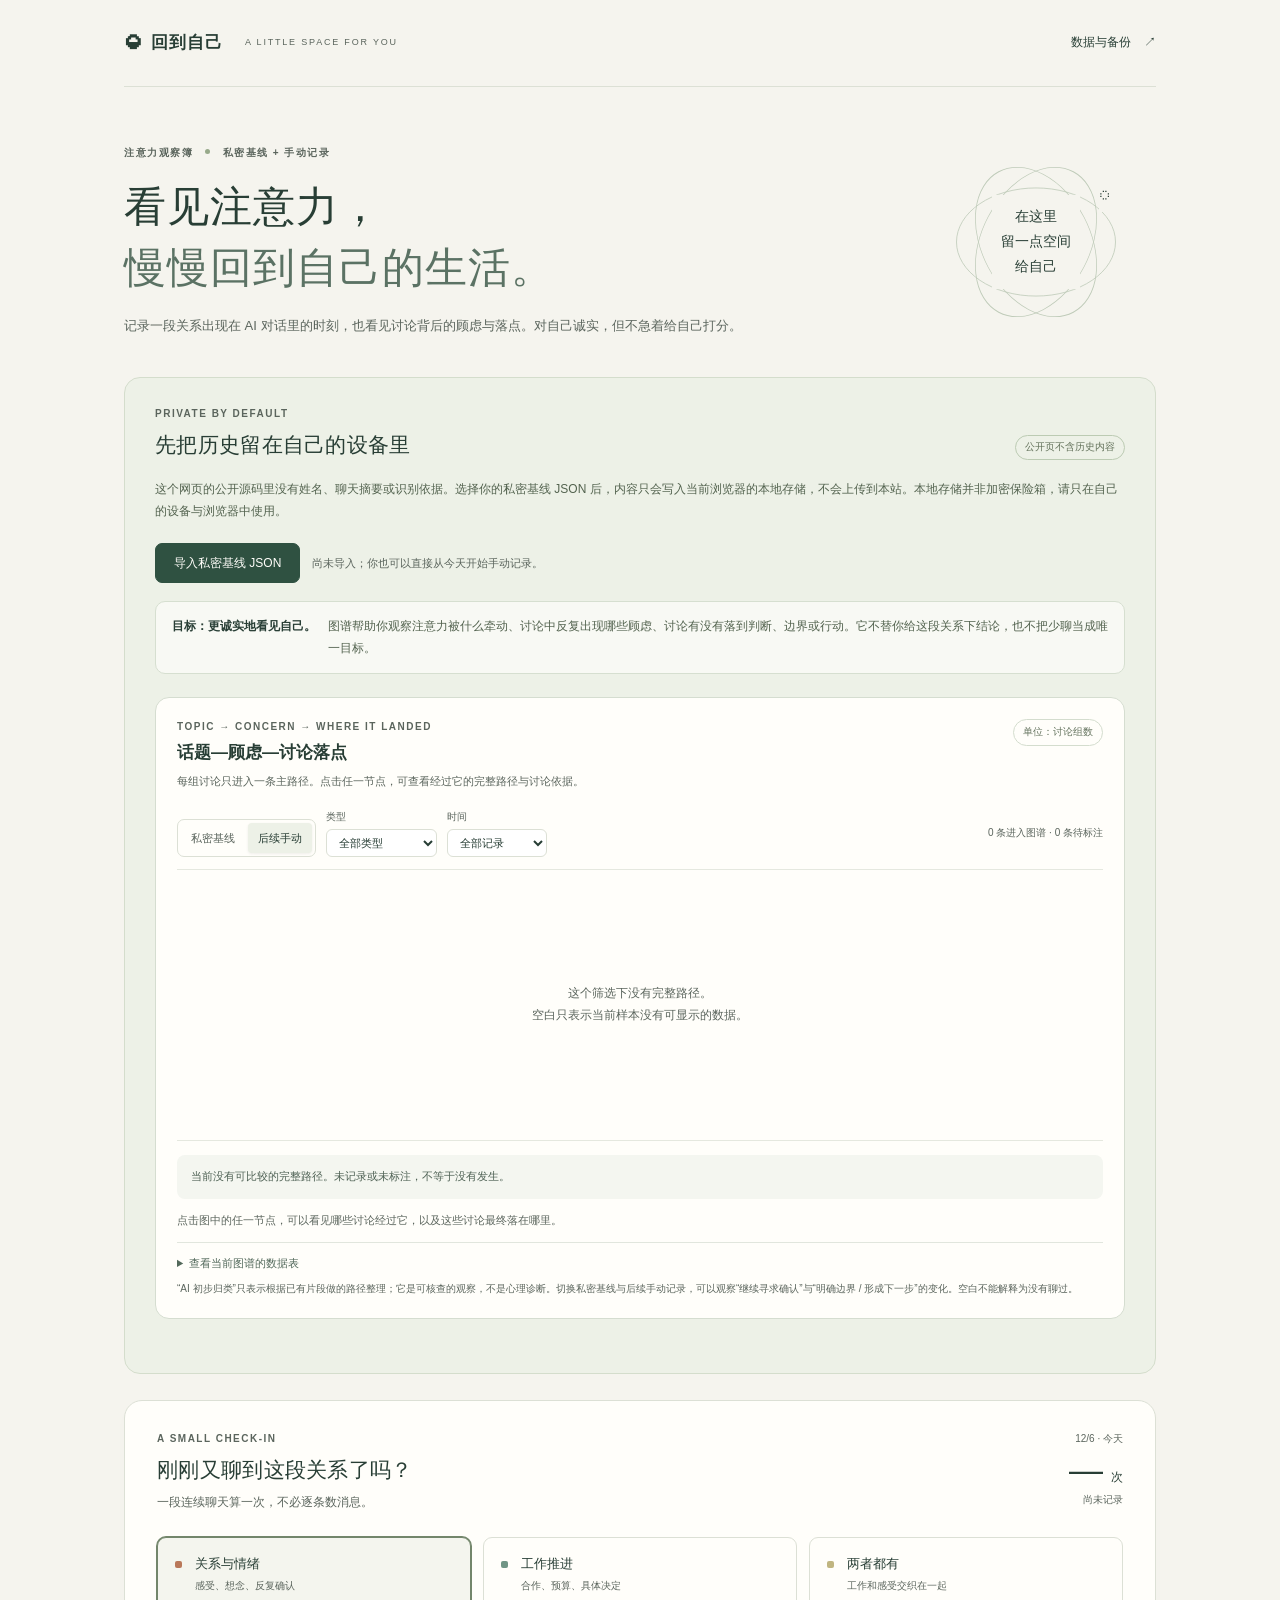
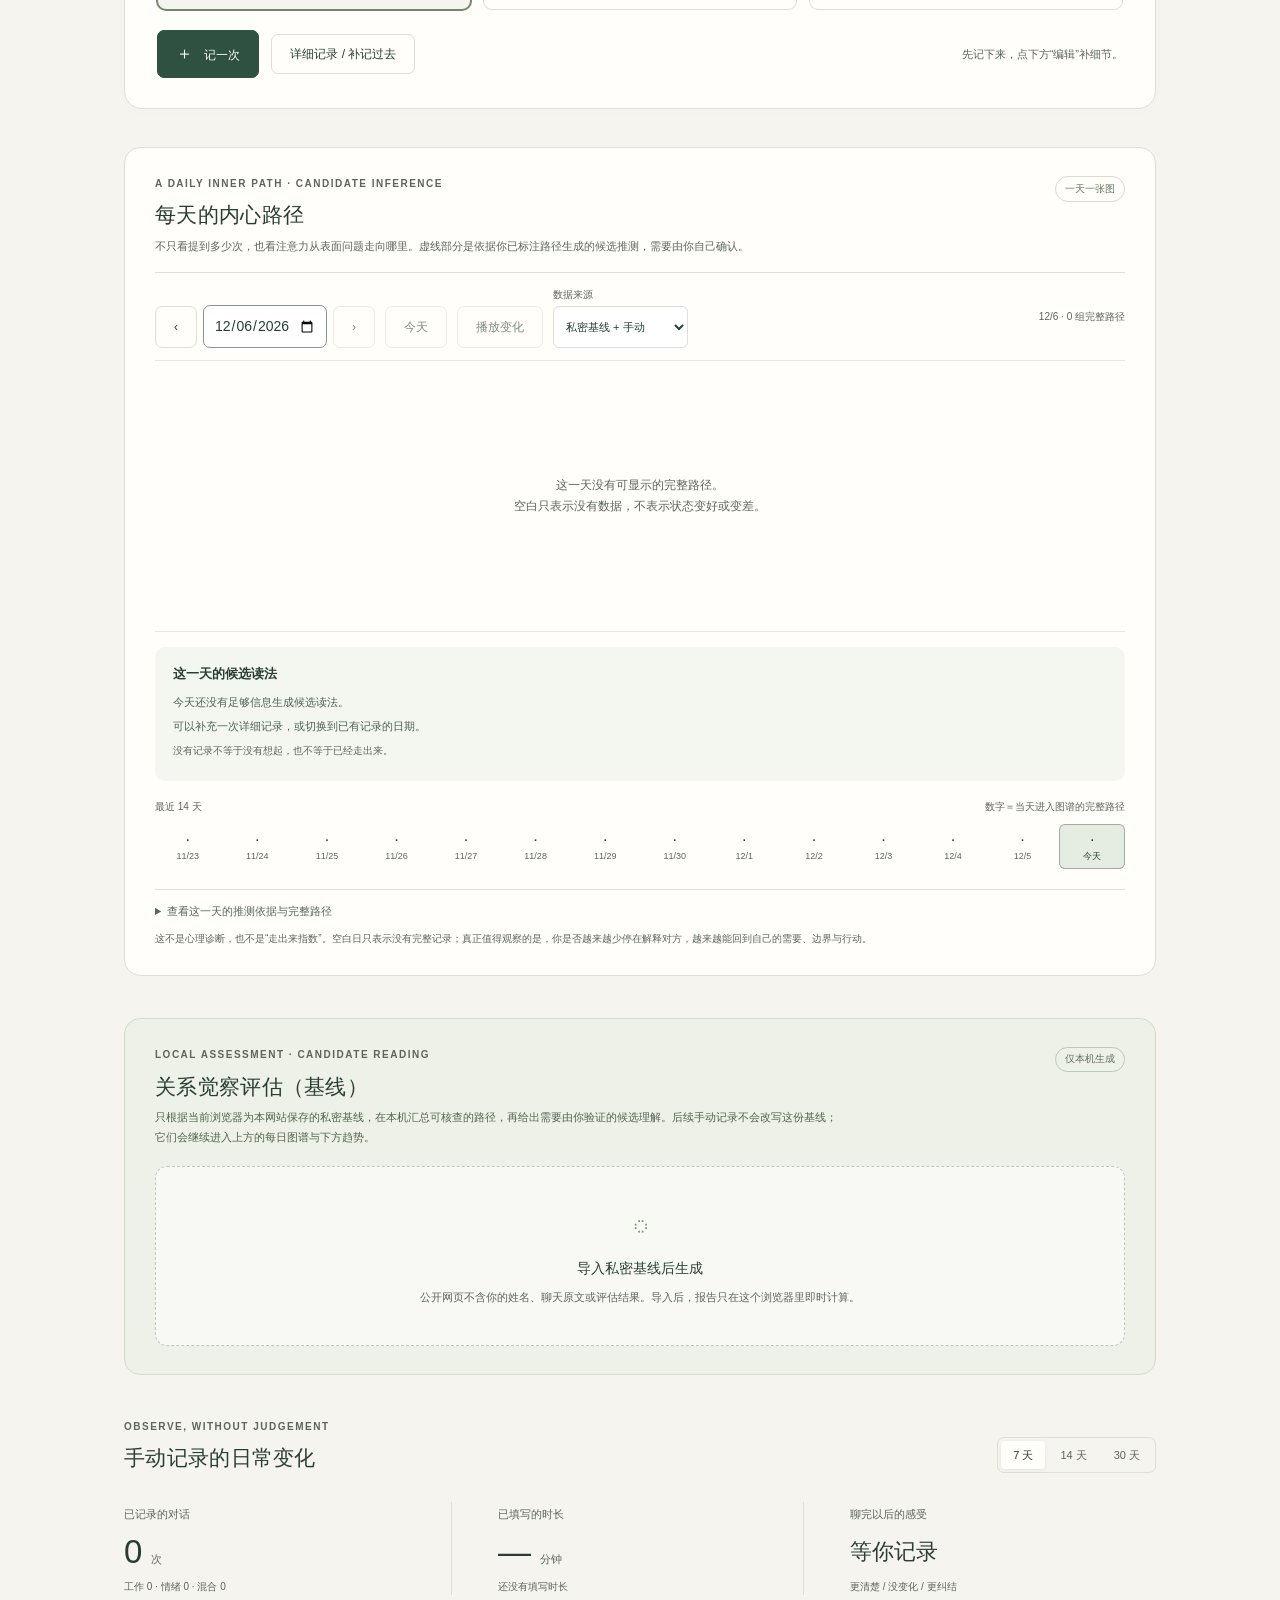
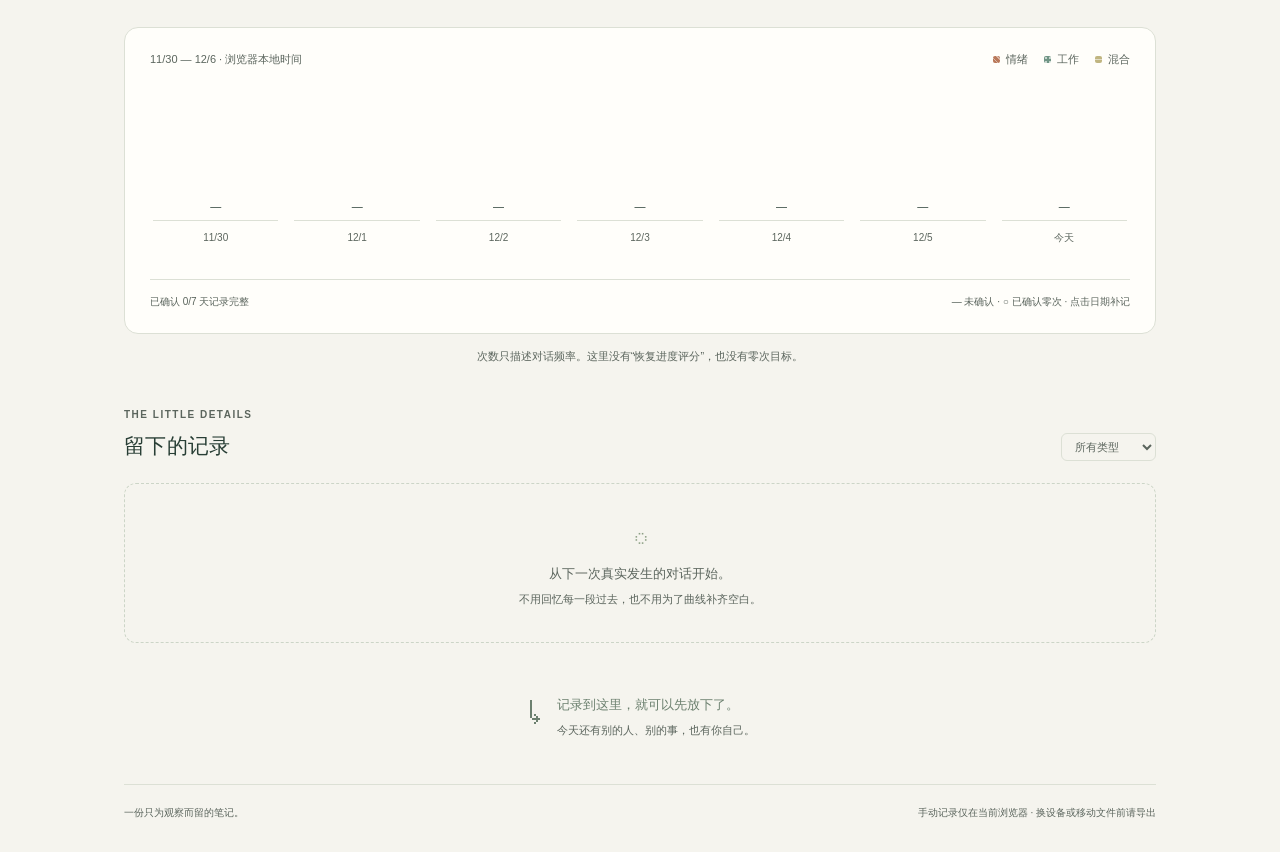
==== commit 9b0db13d: "Add local relationship assessment report" ====
--- a/attention-notebook/index.html
+++ b/attention-notebook/index.html
@@ -17,6 +17,8 @@
 
 .inner-daily{margin:38px 0 42px;padding:28px 30px;background:var(--white);border:1px solid var(--line);border-radius:16px}.inner-daily .section-head{align-items:flex-start;margin-bottom:15px}.inner-daily .section-head p{max-width:650px;margin:7px 0 0;color:var(--muted);font-size:11px;line-height:1.8}.inner-controls{display:flex;align-items:end;flex-wrap:wrap;gap:10px;padding:14px 0 12px;border-top:1px solid var(--line)}.inner-date-nav{display:flex;align-items:center;gap:6px}.inner-date-nav button{min-width:42px;min-height:42px;padding:8px 11px}.inner-date-nav input{min-height:42px;border:1px solid #86978b;border-radius:7px;padding:8px 10px;background:white;color:var(--ink)}.inner-controls .map-filter{min-width:112px}.inner-controls .map-filter select{min-height:42px}.inner-controls>.secondary{min-height:42px}.inner-status{margin-left:auto;align-self:center;font-size:10px;color:var(--muted)}.inner-map-canvas{width:100%;min-height:260px;border-top:1px solid #e5e8df;border-bottom:1px solid #e5e8df;padding:10px 0}.inner-map-canvas svg{display:block;width:100%;height:auto;overflow:visible}.inner-edge{fill:none;stroke:#7f9587;stroke-linecap:round;stroke-dasharray:6 5;opacity:.48}.inner-node rect{stroke-width:1.2}.inner-node text{fill:#30463b;font-size:11.5px;pointer-events:none}.inner-node .node-count{font-size:10px;fill:#59685f}.inner-node.stage-topic rect{fill:#eef3ed;stroke:#b8cbb9}.inner-node.stage-care rect{fill:#f6f0e6;stroke:#d6c2a7;stroke-dasharray:4 3}.inner-node.stage-loop rect{fill:#f4ebe7;stroke:#d3b8aa;stroke-dasharray:4 3}.inner-node.stage-need rect{fill:#edf1e8;stroke:#bac9b3;stroke-dasharray:4 3}.inner-node.stage-outcome rect{fill:#f1eeea;stroke:#c8bdb2}.inner-stage-title{font-size:10px;font-weight:600;letter-spacing:.08em;fill:#68766c}.inner-reading{margin:15px 0 0;padding:16px 18px;background:#f4f6f0;border-radius:10px}.inner-reading h3{font-size:13px;font-weight:600;margin:0 0 8px}.inner-reading p{margin:5px 0;color:#4e6154;font-size:11px;line-height:1.8}.inner-reading .inner-disclaimer{color:var(--muted);font-size:10px}.inner-strip-wrap{margin-top:18px}.inner-strip-head{display:flex;justify-content:space-between;gap:12px;margin-bottom:8px;font-size:10px;color:var(--muted)}.inner-strip{display:grid;grid-template-columns:repeat(14,minmax(34px,1fr));gap:4px;overflow-x:auto;padding-bottom:5px}.inner-day{min-width:34px;border:0;border-radius:6px;background:transparent;color:var(--muted);padding:7px 2px 5px;text-align:center}.inner-day:hover{background:#f0f3ec}.inner-day[aria-pressed=true]{background:#e5ece2;color:var(--ink);box-shadow:inset 0 0 0 1px #9daf9c}.inner-day strong{display:block;color:var(--ink);font-size:11px;font-weight:550;min-height:18px}.inner-day span{display:block;font-size:9px;white-space:nowrap}.inner-evidence{margin-top:15px;border-top:1px solid var(--line);padding-top:12px}.inner-evidence summary{cursor:pointer;font-size:11px;color:#53695b}.inner-path-list{list-style:none;padding:0;margin:10px 0 0}.inner-path-list li{padding:10px 0;border-bottom:1px solid #e5e8e1;font-size:11px}.inner-path-list strong{font-weight:550}.inner-path-list p{margin:4px 0 0;color:var(--muted);line-height:1.7}.inner-path-meta{font-size:10px;color:#68776b}.inner-note{margin:10px 0 0;color:var(--muted);font-size:10px;line-height:1.75}.inner-empty{display:grid;place-items:center;min-height:250px;color:var(--muted);text-align:center;font-size:12px;line-height:1.8}.inner-play-active{background:var(--green)!important;color:#fff!important;border-color:var(--green)!important}
 @media(max-width:700px){.inner-daily{padding:22px 16px}.inner-controls{align-items:stretch}.inner-date-nav{width:100%}.inner-date-nav input{flex:1;min-width:0}.inner-controls .map-filter{flex:1 1 100%}.inner-controls .map-filter select{width:100%}.inner-controls>.secondary{flex:1}.inner-status{width:100%;margin-left:0}.inner-map-canvas{min-height:500px}.inner-strip{grid-template-columns:repeat(14,minmax(42px,1fr))}.inner-day{min-width:42px;min-height:44px}.inner-node text{font-size:12px}.inner-node .node-count{font-size:10.5px}}
+
+.assessment-report{margin:0 0 42px;padding:28px 30px;background:#edf1e7;border:1px solid #d4ddcc;border-radius:16px}.assessment-report .section-head{align-items:flex-start;margin-bottom:18px}.assessment-report .section-head p{max-width:690px;margin:7px 0 0;color:#53634f;font-size:11px;line-height:1.8}.assessment-empty{display:grid;place-items:center;min-height:180px;padding:28px;border:1px dashed #bccbb3;border-radius:12px;background:#f8f9f4;text-align:center;color:var(--muted)}.assessment-empty span{font-size:28px;color:#789071}.assessment-empty strong{display:block;margin-top:7px;font-size:14px;font-weight:550;color:var(--ink)}.assessment-empty p{max-width:520px;margin:7px 0 0;font-size:11px;line-height:1.8}.assessment-stage{padding:22px 24px;border-radius:13px;background:var(--green);color:#fffefa}.assessment-stage>span{font-size:9px;letter-spacing:1.2px;color:#dce8de}.assessment-stage h3{margin:7px 0 8px;font-family:"Songti SC","STSong",serif;font-size:24px;line-height:1.45;font-weight:500}.assessment-stage p{max-width:760px;margin:0;color:#edf3ee;font-size:11px;line-height:1.85}.assessment-metrics{display:grid;grid-template-columns:repeat(4,1fr);gap:1px;margin:14px 0 0;overflow:hidden;border:1px solid #d4ddcc;border-radius:11px;background:#d4ddcc}.assessment-metrics>div{min-width:0;padding:16px 17px;background:#fffefa}.assessment-metrics span{display:block;color:var(--muted);font-size:10px}.assessment-metrics strong{display:block;margin-top:2px;font-size:25px;line-height:1.35;font-weight:500;font-variant-numeric:tabular-nums}.assessment-metrics small{font-size:10px;font-weight:400;color:var(--muted);margin-left:5px}.assessment-observation{margin:14px 0 0;padding:14px 16px;border-left:3px solid #789071;background:#f8f9f4;border-radius:0 9px 9px 0}.assessment-observation span{display:block;font-size:9px;font-weight:650;letter-spacing:1px;color:#64755f}.assessment-observation p{margin:5px 0 0;color:#45594a;font-size:11px;line-height:1.85}.assessment-grid{display:grid;grid-template-columns:repeat(2,minmax(0,1fr));gap:12px;margin-top:14px}.assessment-card{min-width:0;padding:18px;background:#fffefa;border:1px solid #d4ddcc;border-radius:11px}.assessment-label{display:block;margin-bottom:8px;font-size:9px;font-weight:650;letter-spacing:1px;color:#6b7967}.assessment-card h3{margin:0 0 7px;font-size:14px;line-height:1.55;font-weight:600}.assessment-card p{margin:0;color:var(--muted);font-size:11px;line-height:1.8}.assessment-list{list-style:none;padding:0;margin:0}.assessment-list li{display:flex;justify-content:space-between;gap:12px;padding:7px 0;border-bottom:1px solid #e5e8df;color:#405448;font-size:11px}.assessment-list li:last-child{border-bottom:0}.assessment-list em{flex:0 0 auto;font-style:normal;color:var(--muted);font-size:10px}.assessment-question{margin-top:14px;padding:18px 20px;background:#f8f9f4;border:1px solid #d4ddcc;border-radius:11px}.assessment-question blockquote{margin:7px 0 0;color:#334a3d;font-family:"Songti SC","STSong",serif;font-size:17px;line-height:1.75}.assessment-watch{margin-top:14px;padding:18px 20px;background:#fffefa;border:1px solid #d4ddcc;border-radius:11px}.assessment-watch ul{display:grid;grid-template-columns:repeat(2,minmax(0,1fr));gap:8px 24px;margin:9px 0 0;padding:0;list-style:none}.assessment-watch li{position:relative;padding-left:16px;color:#4f6155;font-size:11px;line-height:1.7}.assessment-watch li:before{content:"○";position:absolute;left:0;color:#789071}.assessment-note{margin:11px 0 0;color:var(--muted);font-size:10px;line-height:1.75}.assessment-note strong{color:#53634f;font-weight:600}@media(max-width:700px){.assessment-report{padding:22px 16px}.assessment-stage{padding:19px 18px}.assessment-stage h3{font-size:21px}.assessment-metrics{grid-template-columns:repeat(2,minmax(0,1fr))}.assessment-grid{grid-template-columns:1fr}.assessment-watch ul{grid-template-columns:1fr}.assessment-question blockquote{font-size:16px}.assessment-card,.assessment-question,.assessment-watch{overflow-wrap:anywhere}}
 
 </style>
 </head>
@@ -68,6 +70,29 @@
         <details id="inner-evidence" class="inner-evidence"><summary>查看这一天的推测依据与完整路径</summary><div id="inner-path-list"></div></details>
         <p class="inner-note">这不是心理诊断，也不是“走出来指数”。空白日只表示没有完整记录；真正值得观察的是，你是否越来越少停在解释对方，越来越能回到自己的需要、边界与行动。</p>
       </section>
+      <section class="assessment-report" aria-labelledby="assessment-title">
+        <div class="section-head"><div><div class="eyebrow">LOCAL ASSESSMENT · CANDIDATE READING</div><h2 id="assessment-title">关系觉察评估（基线）</h2><p>只根据当前浏览器为本网站保存的私密基线，在本机汇总可核查的路径，再给出需要由你验证的候选理解。后续手动记录不会改写这份基线；它们会继续进入上方的每日图谱与下方趋势。</p></div><span class="snapshot-badge">仅本机生成</span></div>
+        <div id="assessment-empty" class="assessment-empty"><div><span aria-hidden="true">◌</span><strong>导入私密基线后生成</strong><p>公开网页不含你的姓名、聊天原文或评估结果。导入后，报告只在这个浏览器里即时计算。</p></div></div>
+        <div id="assessment-content" hidden>
+          <div class="assessment-stage"><span id="assessment-period"></span><h3 id="assessment-stage-title"></h3><p id="assessment-stage-note"></p></div>
+          <div class="assessment-metrics" aria-label="基线数字概览">
+            <div><span>完整路径</span><strong id="assessment-total"></strong></div>
+            <div><span>继续寻求确认</span><strong id="assessment-confirm"></strong></div>
+            <div><span>边界或下一步</span><strong id="assessment-agency"></strong></div>
+            <div><span>其他落点</span><strong id="assessment-other"></strong></div>
+          </div>
+          <div class="assessment-observation"><span>可核查观察</span><p id="assessment-observation"></p></div>
+          <div class="assessment-grid">
+            <article class="assessment-card"><span class="assessment-label">可能在意 · 候选推测</span><ul id="assessment-cares" class="assessment-list"></ul></article>
+            <article class="assessment-card"><span class="assessment-label">可能卡住 · 候选推测</span><h3 id="assessment-loop-title"></h3><p id="assessment-loop-note"></p></article>
+            <article class="assessment-card"><span class="assessment-label">当前过渡</span><h3 id="assessment-transition-title"></h3><p id="assessment-transition-note"></p></article>
+            <article class="assessment-card"><span class="assessment-label">可能需要 · 候选推测</span><h3 id="assessment-need-title"></h3><p id="assessment-need-note"></p></article>
+          </div>
+          <div class="assessment-question"><span class="assessment-label">当前最值得验证的问题</span><blockquote>如果我不再需要先证明 TA 是谁、这段关系是什么，我今天会怎样安排自己的时间、作品和边界？</blockquote></div>
+          <div class="assessment-watch"><span class="assessment-label">接下来两周，比单一次数更值得观察</span><ul><li>求证类路径是否减少</li><li>边界与行动是否跨天持续</li><li>相同问题的重复间隔是否拉长</li><li>聊完后是否更快回到自己的生活</li><li>工作决定是否更少依赖对方的反应</li><li>生活、作品与其他关系是否重新展开</li></ul></div>
+          <p class="assessment-note"><strong>边界说明：</strong>这是候选理解，不是心理诊断，也不是“走出来指数”。浏览器存储不是加密保险箱，请不要在他人的设备上导入私密基线。</p>
+        </div>
+      </section>
       <section class="trends" aria-labelledby="trends-title"><div class="section-head"><div><div class="eyebrow">OBSERVE, WITHOUT JUDGEMENT</div><h2 id="trends-title">手动记录的日常变化</h2></div><div class="range-tabs" role="group" aria-label="趋势时间范围"><button data-range="7" aria-pressed="true">7 天</button><button data-range="14" aria-pressed="false">14 天</button><button data-range="30" aria-pressed="false">30 天</button></div></div>
         <div class="stats"><div><span>已记录的对话</span><strong id="stat-count">0<small>次</small></strong><p id="stat-kinds">工作 0 · 情绪 0 · 混合 0</p></div><div><span>已填写的时长</span><strong id="stat-minutes">—<small>分钟</small></strong><p id="stat-coverage">还没有填写时长</p></div><div><span>聊完以后的感受</span><strong id="stat-feeling" class="feeling-stat">等你记录</strong><p id="stat-feeling-detail">更清楚 / 没变化 / 更纠结</p></div></div>
         <div class="chart-card"><div class="chart-top"><div id="period-label"></div><div class="legend"><span><i class="swatch emotion"></i>情绪</span><span><i class="swatch work"></i>工作</span><span><i class="swatch mixed"></i>混合</span></div></div><div id="chart" class="chart" aria-label="每天记录次数，点击日期可确认记录完整或补记"></div><div class="chart-footer"><span id="complete-summary"></span><span>— 未确认 · ○ 已确认零次 · 点击日期补记</span></div></div>
@@ -97,6 +122,8 @@
   const needs = {self_standard:'用自己的标准作决定',hold_feeling:'承接想念，不立刻求证',integrate:'允许有意义，也允许结束',separate:'分开合作条件与情感期待',pace:'允许情感慢一点，执行边界',invest_self:'把注意力投入自己的生活',tolerate:'容纳暂时没有最终答案'};
   const careByConcern={attachment:'connection',relationship_meaning:'meaning',autonomy_motive:'autonomy',rights_resources:'fairness',time_responsibility:'sustainability'};
   const needByLoop={read_other:'self_standard',seek_signal:'hold_feeling',prove_meaning:'integrate',mix_work:'separate',know_accept:'pace',act_boundary:'invest_self',uncertainty:'tolerate'};
+  const loopReadings={read_other:'也许会等待更确定地理解对方以后，才允许自己作出决定。',seek_signal:'也许仍会通过寻找被在意的证据，确认这段关系与自己的投入是否真实。',prove_meaning:'也许会觉得必须先证明过去有意义，才允许它结束。',mix_work:'也许还需要区分：事情本身的价值，和通过事情维持的连接。',know_accept:'理智上的判断可能已经形成，感受还没有完全同步。',act_boundary:'注意力正在从解释转向自己能决定的边界与行动。',uncertainty:'也许真正困难的是：在没有最终答案时，仍然为自己作决定。'};
+  const needReadings={self_standard:'把判断标准收回到自己的体验、价值和边界，而不是继续等待对方被彻底解释。',hold_feeling:'允许想念或牵引存在，但不急着把感受变成新的求证。',integrate:'允许一段经历曾经有意义，也允许它不再继续。',separate:'分别判断合作是否值得、关系是否适合，不让其中一个替另一个作答。',pace:'允许情绪比行动慢一点，同时继续执行已经确认的边界。',invest_self:'把时间和注意力投入自己的生活、作品与其他连接。',tolerate:'练习容纳暂时没有完整结论，把决定权留在自己手里。'};
   const confidenceLabels={high:'较高把握',medium:'中等把握',low:'低把握',self:'本人填写'};
   let historyPaths = [];
   const mapStages=[{key:'topic',title:'主要在聊',labels:topics},{key:'concern',title:'核心顾虑',labels:concerns},{key:'outcome',title:'讨论落点',labels:outcomes}];
@@ -221,6 +248,27 @@
     const evidence=$('inner-evidence');if(evidence.open)$('inner-path-list').innerHTML=rows.length?`<ol class="inner-path-list">${rows.map(e=>`<li><div class="inner-path-meta">${esc(labels[e.kind])} · ${e.source==='history'?`AI 初步归类，${confidenceLabels[e.confidence]}`:'本人填写路径'} · 内心三段为候选推测</div><strong>${esc(e.title)}</strong><p>${esc(topics[e.topic])} → ${esc(cares[e.care])} → ${esc(loops[e.loop])} → ${esc(needs[e.need])} → ${esc(outcomes[e.outcome])}</p>${e.evidence?`<p>依据：${esc(e.evidence)}</p>`:''}</li>`).join('')}</ol>`:'<p class="quiet-note">这一天没有可列出的完整路径。</p>';else $('inner-path-list').innerHTML='<p class="quiet-note">展开后才会显示标题、路径与依据。</p>';
     const play=$('inner-play');play.disabled=dates.length<2;play.textContent=innerTimer?'暂停播放':'播放变化';play.setAttribute('aria-pressed',String(Boolean(innerTimer)));play.classList.toggle('inner-play-active',Boolean(innerTimer));
   }
+  function rankedKeys(rows,key,limit=3,excluded=[]){return Object.entries(mapCount(rows,key)).filter(([name])=>!excluded.includes(name)).sort((a,b)=>b[1]-a[1]).slice(0,limit);}
+  function replaceAssessmentList(id,items){const list=$(id);list.replaceChildren(...items.map(([label,count])=>{const item=document.createElement('li'),name=document.createElement('span'),amount=document.createElement('em');name.textContent=label;amount.textContent=`${count} 组`;item.append(name,amount);return item;}));}
+  function clearAssessment(){['assessment-period','assessment-stage-title','assessment-stage-note','assessment-total','assessment-confirm','assessment-agency','assessment-other','assessment-observation','assessment-loop-title','assessment-loop-note','assessment-transition-title','assessment-transition-note','assessment-need-title','assessment-need-note'].forEach(id=>$(id).textContent='');$('assessment-cares').replaceChildren();}
+  function renderAssessment(){
+    const rows=historyPaths.filter(e=>e.topic&&e.concern&&e.outcome).map(innerPathRow),empty=$('assessment-empty'),content=$('assessment-content');
+    empty.hidden=rows.length>0;content.hidden=rows.length===0;if(!rows.length){clearAssessment();return;}
+    const confirmation=rows.filter(e=>e.outcome==='seeking_confirmation').length,agency=rows.filter(e=>e.outcome==='set_boundary'||e.outcome==='next_action').length,other=rows.length-confirmation-agency,dates=rows.map(e=>e.date).sort(),period=dates[0]===dates[dates.length-1]?shortDate(dates[0]):`${shortDate(dates[0])}—${shortDate(dates[dates.length-1])}`;
+    let stageTitle,stageNote,transitionTitle,transitionNote;
+    if(rows.length<3){stageTitle='样本还少，先不做阶段判断。';stageNote='先把它当作一张起点快照，等记录跨过更多日子后再看方向。';transitionTitle='先积累跨天记录';transitionNote='少量记录很容易被某一天的情绪或事件放大。';}
+    else if(confirmation>agency){stageTitle='目前仍较多停在确认与解释。';stageNote='这不等于没有变化，只说明当前样本里，想弄清关系或对方的路径仍多于边界与行动。';transitionTitle='从确认慢慢走向决定';transitionNote='观察同一个问题是否开始带来新的边界或下一步，而不只是再次求证。';}
+    else if(agency>confirmation&&confirmation>0){stageTitle='边界与行动已经出现，确认也还没有完全退场。';stageNote='当前样本同时有两种方向：一部分讨论已经回到自己能决定的事，另一部分仍想获得更确定的解释。';transitionTitle='从解释转向边界和行动';transitionNote='方向变化已经出现；是否稳定，需要用接下来几周的跨天记录验证。';}
+    else if(agency>0&&confirmation===0){stageTitle='当前样本更多落在边界与行动。';stageNote='这是一种积极方向，但仍要看它能否持续，以及情绪被触发时是否依然有效。';transitionTitle='让行动跨天持续';transitionNote='真正的变化不是某一天很清楚，而是之后仍能保护自己的时间与边界。';}
+    else{stageTitle='确认与行动正在并存。';stageNote='当前还没有一个方向明显占上风，先继续观察而不急着给自己下结论。';transitionTitle='允许过渡存在';transitionNote='不必等感受完全消失，才开始做保护自己的决定。';}
+    $('assessment-period').textContent=`${period} · 基于本机 ${rows.length} 组完整路径`;$('assessment-stage-title').textContent=stageTitle;$('assessment-stage-note').textContent=stageNote;$('assessment-total').textContent=rows.length;$('assessment-confirm').textContent=confirmation;$('assessment-agency').textContent=agency;$('assessment-other').textContent=other;
+    const topicTop=rankedKeys(rows,'topic',2),concernTop=rankedKeys(rows,'concern',2),emotionRows=rows.filter(e=>e.kind==='emotion'),workRows=rows.filter(e=>e.kind==='work'),emotionConfirmation=emotionRows.filter(e=>e.outcome==='seeking_confirmation').length,workAgency=workRows.filter(e=>e.outcome==='set_boundary'||e.outcome==='next_action').length;
+    let observation=`较常出现的话题是「${topicTop.map(([key])=>topics[key]).join('」和「')}」；较常出现的核心顾虑是「${concernTop.map(([key])=>concerns[key]).join('」和「')}」。`;
+    if(emotionRows.length&&workRows.length)observation+=` 关系与情绪类路径有 ${emotionConfirmation}/${emotionRows.length} 落在继续确认；工作推进类路径有 ${workAgency}/${workRows.length} 落在边界或下一步。`;
+    $('assessment-observation').textContent=observation;
+    const careRanks=rankedKeys(rows,'care',3);replaceAssessmentList('assessment-cares',careRanks.map(([key,count])=>[cares[key],count]));
+    const loopRank=rankedKeys(rows,'loop',1,['act_boundary'])[0]||rankedKeys(rows,'loop',1)[0],needRank=rankedKeys(rows,'need',1)[0];$('assessment-loop-title').textContent=loopRank?loops[loopRank[0]]:'还没有足够样本';$('assessment-loop-note').textContent=loopRank?loopReadings[loopRank[0]]:'继续记录后再看是否有重复循环。';$('assessment-transition-title').textContent=transitionTitle;$('assessment-transition-note').textContent=transitionNote;$('assessment-need-title').textContent=needRank?needs[needRank[0]]:'先积累更多记录';$('assessment-need-note').textContent=needRank?needReadings[needRank[0]]:'暂时不从少量样本推测需要。';
+  }
   function mapPeriodMatch(e){if(mapPeriod==='all')return true;if(mapSource==='history')return e.date===mapPeriod;const days=Number(mapPeriod);return e.date>=shift(today(),1-days)&&e.date<=today();}
   function scopedMapEntries(includePending=false){const rows=mapSource==='history'?historyPaths:(includePending?state.entries:manualPathRows());return rows.filter(e=>(mapKind==='all'||e.kind===mapKind)&&mapPeriodMatch(e));}
   function syncMapPeriodOptions(){const select=$('map-period');const dates=[...new Set(historyPaths.map(x=>x.date))].sort();const options=mapSource==='history'?[['all','全部样本'],...dates.map(d=>[d,shortDate(d)])]:[['all','全部记录'],['7','近 7 天'],['30','近 30 天']];if(!options.some(([v])=>v===mapPeriod))mapPeriod='all';select.innerHTML=options.map(([v,t])=>`<option value="${v}"${v===mapPeriod?' selected':''}>${t}</option>`).join('');}
@@ -254,7 +302,7 @@
     $('map-insight').textContent=rows.length?`本次样本中，连接最多的核心顾虑是「${leaders.join('」和「')}」（${max} 组），讨论最常落在「${landing.join('」和「')}」（${omax} 组）${feelLine}。这些只描述当前讨论重心，不替你下结论。`:'当前没有可比较的完整路径。未记录或未标注，不等于没有发生。';
     if(mapSelected){const stage=mapStages.find(x=>x.key===mapSelected.stage);$('map-selection').innerHTML=`<div class="map-selection-head"><div><strong>${stage.title}：${esc(stage.labels[mapSelected.key])}</strong><span>${selectedRows.length} 组</span></div><button type="button" id="map-clear">取消选择</button></div><ul>${selectedRows.slice(0,20).map(e=>`<li><span>${esc(shortDate(e.date))} · ${esc(labels[e.kind])}</span><div><strong>${esc(e.title)}</strong><p>${esc(e.evidence)}</p></div><em>${e.classification==='ai_inferred'?`AI 初步归类 · ${confidenceLabels[e.confidence]}`:'本人填写'}</em></li>`).join('')}</ul>${selectedRows.length>20?`<p class="map-more">另有 ${selectedRows.length-20} 组，请在下方数据表查看。</p>`:''}`;}else $('map-selection').innerHTML='<p>点击图中的任一节点，可以看见哪些讨论经过它，以及这些讨论最终落在哪里。</p>';
     const tableRows=mapSelected?selectedRows:rows,visibleTableRows=tableRows.slice(0,500),tableMore=tableRows.length>500?`<p class="map-more">为保持页面流畅，这里先显示 500 组；完整记录仍保留在本地数据中。</p>`:'';$('map-data-table').innerHTML=$('map-data').open?(tableRows.length?`<table class="map-table"><caption class="sr-only">当前图谱中的讨论路径</caption><thead><tr><th>日期</th><th>讨论</th><th>依据</th><th>类型</th><th>主要在聊</th><th>核心顾虑</th><th>讨论落点</th><th>归类</th></tr></thead><tbody>${visibleTableRows.map(e=>`<tr><td data-label="日期">${esc(e.date)}</td><td data-label="讨论">${esc(e.title)}</td><td data-label="依据">${esc(e.evidence)}</td><td data-label="类型">${esc(labels[e.kind])}</td><td data-label="主要在聊">${esc(topics[e.topic])}</td><td data-label="核心顾虑">${esc(concerns[e.concern])}</td><td data-label="讨论落点">${esc(outcomes[e.outcome])}</td><td data-label="归类">${e.classification==='ai_inferred'?`AI 初步归类 · ${confidenceLabels[e.confidence]}`:'本人填写'}</td></tr>`).join('')}</tbody></table>${tableMore}`:'<p class="quiet-note">当前没有可列出的完整路径。</p>'):'<p class="quiet-note">展开后才会在页面中显示讨论标题与依据。</p>';
-    $('attention-map').querySelectorAll('[data-map-stage]').forEach(node=>{const activate=()=>{const stage=node.dataset.mapStage,key=node.dataset.mapKey,same=mapSelected?.stage===stage&&mapSelected.key===key;mapSelected=same?null:{stage,key};renderMap();const restore=()=>[...$('attention-map').querySelectorAll('[data-map-stage]')].find(n=>n.dataset.mapStage===stage&&n.dataset.mapKey===key)?.focus();(window.requestAnimationFrame||setTimeout)(restore);};node.onclick=activate;node.onkeydown=ev=>{if(ev.key==='Enter'||ev.key===' '){ev.preventDefault();activate();}};});$('map-clear')?.addEventListener('click',()=>{mapSelected=null;renderMap();(window.requestAnimationFrame||setTimeout)(()=>$('map-title').focus?.());});
+    $('attention-map').querySelectorAll('[data-map-stage]').forEach(node=>{const activate=()=>{const stage=node.dataset.mapStage,key=node.dataset.mapKey,same=mapSelected?.stage===stage&&mapSelected.key===key;mapSelected=same?null:{stage,key};renderMap();const restore=()=>[...$('attention-map').querySelectorAll('[data-map-stage]')].find(n=>n.dataset.mapStage===stage&&n.dataset.mapKey===key)?.focus();(window.requestAnimationFrame||setTimeout)(restore);};node.onclick=activate;node.onkeydown=ev=>{if(ev.key==='Enter'||ev.key===' '){ev.preventDefault();activate();}};});$('map-clear')?.addEventListener('click',()=>{mapSelected=null;renderMap();(window.requestAnimationFrame||setTimeout)(()=>$('map-title').focus?.());});renderAssessment();
   }
   function openRecord(e=null,date=today()){
     $('record-form').reset();$('form-error').textContent='';
